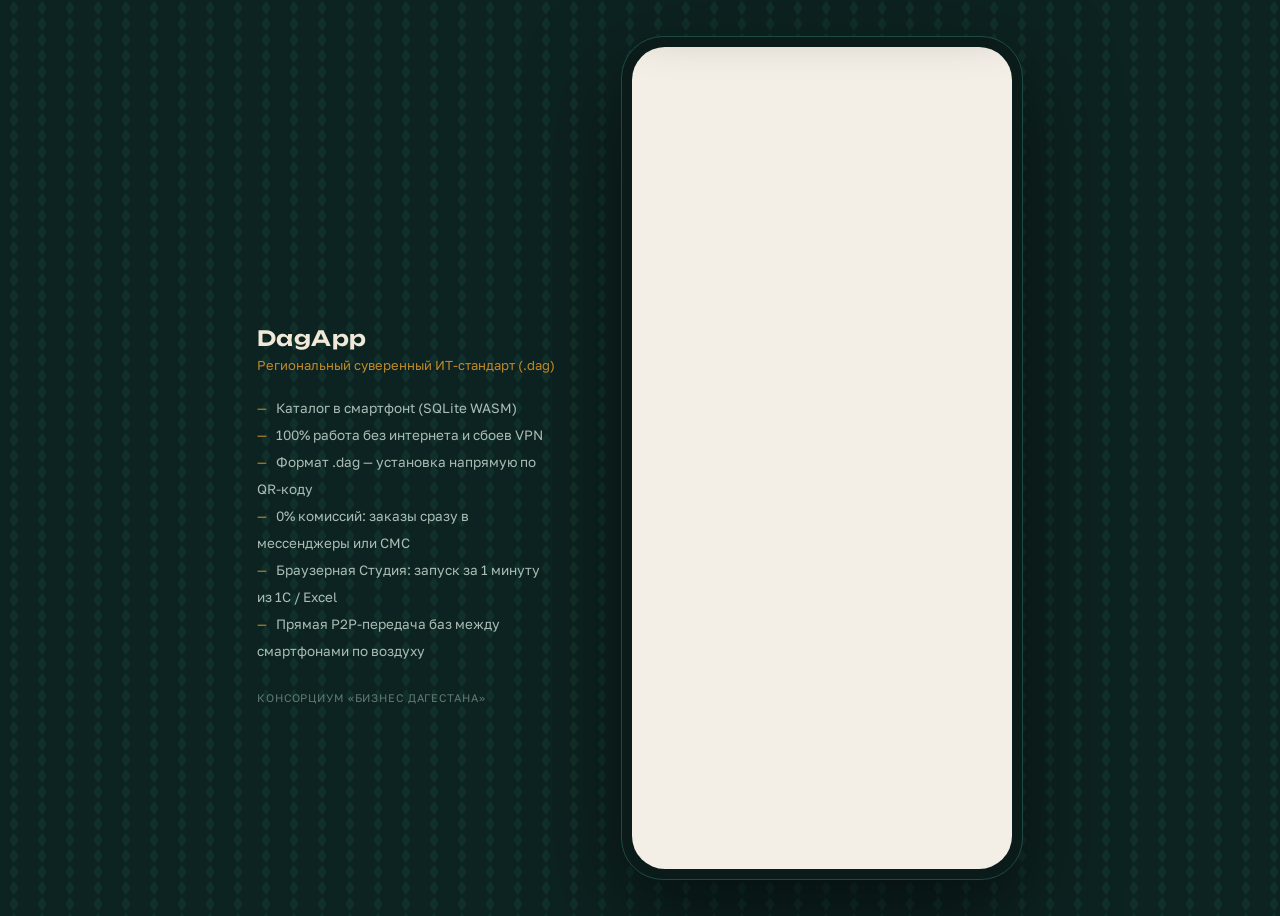
==== dagapp.html @ 2db1cb8d "Add files via upload" ====
<!DOCTYPE html><html lang=ru><head><meta charset=UTF-8><meta name=viewport content="width=device-width,initial-scale=1,viewport-fit=cover"><meta name=theme-color content=#123736><title>ДагМаркет · Приложения</title><link rel=preconnect href=https://fonts.googleapis.com><link rel=preconnect href=https://fonts.gstatic.com crossorigin><link href="https://fonts.googleapis.com/css2?family=Unbounded:wght@500;600;700&family=Golos+Text:wght@400;500;600&display=swap" rel=stylesheet><style>*{box-sizing:border-box;margin:0;padding:0}body,html{height:100%}body{font-family:'Golos Text',system-ui,sans-serif;color:#1c2a26;background:#0d2321;-webkit-font-smoothing:antialiased;background-image:url("data:image/svg+xml,%3Csvg xmlns='http://www.w3.org/2000/svg' width='28' height='16'%3E%3Cpath d='M14 1 18.5 8 14 15 9.5 8Z' fill='%23174137' fill-opacity='.45'/%3E%3C/svg%3E")}button{font:inherit;color:inherit;background:0 0;border:none;cursor:pointer}input,select,textarea{font:inherit;color:inherit}.ic{width:20px;height:20px;flex:none;fill:none;stroke:currentColor;stroke-width:1.7;stroke-linecap:round;stroke-linejoin:round;vertical-align:-4px}.ic.s{width:16px;height:16px}.ic.xs{width:14px;height:14px}.stage{min-height:100dvh;display:flex;align-items:center;justify-content:center;gap:64px;padding:36px}.stage-brand{max-width:300px;color:#8fa79f}.stage-brand .crest{width:86px;height:86px;margin-bottom:22px}.stage-brand h2{font-family:Unbounded;font-weight:600;font-size:21px;color:#f0e9d8;letter-spacing:.02em;margin-bottom:6px}.stage-brand .sub{font-size:13px;color:#c08a28;margin-bottom:22px}.stage-brand ul{list-style:none;font-size:13.5px;line-height:2;color:#a9bdb5}.stage-brand li::before{content:"—";color:#c08a28;margin-right:9px}.stage-brand .foot{margin-top:26px;font-size:11px;color:#5f7a72;letter-spacing:.08em;text-transform:uppercase}.phone{width:402px;height:856px;max-height:calc(100dvh - 56px);border-radius:42px;padding:10px;background:#0a1b19;border:1px solid #1e4a44;box-shadow:0 34px 90px rgba(0,0,0,.55);flex:none}#app{position:relative;height:100%;border-radius:33px;overflow:hidden;display:flex;flex-direction:column;background:var(--bg);transition:background .35s}@media (max-width:1080px){.stage-brand{display:none}}@media (max-width:560px){.stage{padding:0}.phone{width:100%;height:100dvh;max-height:none;border-radius:0;padding:0;border:none;box-shadow:none}#app{border-radius:0}}#app[data-theme=teal_gold]{--hd:#123736;--hd-ink:#F2ECDC;--hd-sub:#9DB8AF;--hd-line:rgba(255,255,255,.14);--accent:#C08A28;--accent-ink:#231607;--bg:#F3EFE6;--surface:#fffdf7;--ink:#1C2A26;--muted:#71807A;--line:#E4DFD2;--chip:#fffdf7;--accent-dim:#a85a2a;--accent-glow:rgba(255,138,61,0.35)}#app[data-theme=dark_amber]{--hd:#0E1318;--hd-ink:#F5F3EF;--hd-sub:#8E9BAE;--hd-line:rgba(255,255,255,.12);--accent:#E58C43;--accent-ink:#1A0D02;--bg:#141920;--surface:#1D242E;--ink:#F1F3F5;--muted:#8B97A8;--line:#2B3543;--chip:#252E3B;--accent-dim:#964b18;--accent-glow:rgba(229,140,67,0.35)}#app[data-theme=clean_white]{--hd:#FFFFFF;--hd-ink:#111827;--hd-sub:#6B7280;--hd-line:#E5E7EB;--accent:#2563EB;--accent-ink:#FFFFFF;--bg:#F9FAFB;--surface:#FFFFFF;--ink:#111827;--muted:#6B7280;--line:#E5E7EB;--chip:#F3F4F6;--accent-dim:#1d4ed8;--accent-glow:rgba(37,99,235,0.35)}#app[data-theme=stone_nord]{--hd:#2D251E;--hd-ink:#FAF5ED;--hd-sub:#A89B8C;--hd-line:rgba(255,255,255,.14);--accent:#C45A33;--accent-ink:#FFFFFF;--bg:#F5EFEB;--surface:#FFFFFF;--ink:#2A2018;--muted:#827364;--line:#E3D8CE;--chip:#EAE1D7;--accent-dim:#8b3b1e;--accent-glow:rgba(196,90,51,0.35)}.scr{position:absolute;inset:0;display:flex;flex-direction:column;opacity:0;pointer-events:none;transform:translateY(10px);transition:opacity .3s,transform .3s}.scr.on{opacity:1;pointer-events:auto;transform:none}#scr-connect{background:#123736;color:#ede6d2;padding:30px 22px;overflow-y:auto}.crest-wrap{display:flex;flex-direction:column;align-items:center;text-align:center;margin:14px 0 26px}.crest-wrap .crest{width:92px;height:92px}.crest-wrap h1{font-family:Unbounded;font-weight:600;font-size:22px;color:#f0e9d8;margin-top:16px;letter-spacing:.02em}.crest-wrap .tag{font-size:12px;color:#c08a28;letter-spacing:.14em;text-transform:uppercase;margin-top:7px}.crest-wrap p{font-size:13px;color:#9db8af;margin-top:12px;line-height:1.55;max-width:290px}.dom-row{display:flex;align-items:center;background:rgba(255,255,255,.06);border:1px solid rgba(192,138,40,.28);border-radius:14px;padding:10px 12px;margin-top:12px;transition:.18s}.dom-row:active{transform:scale(.985);background:rgba(255,255,255,.11)}.dom-row .mini{width:44px;height:44px;flex:none;margin-right:12px}.dom-row b{display:block;font-size:14px;font-weight:600;color:#f0e9d8}.dom-row span{display:block;font-size:11.5px;color:#9db8af;margin-top:2px}.dom-row .cnt{margin-left:auto;font-size:11.5px;color:#c08a28;white-space:nowrap}.dom-label{font-size:11px;letter-spacing:.12em;text-transform:uppercase;color:#7e9c92;margin-top:26px;margin-bottom:2px}.sub-input{display:flex;align-items:center;background:rgba(255,255,255,.07);border:1px solid rgba(192,138,40,.35);border-radius:13px;padding:0 14px;height:50px;margin-top:8px}.sub-input input{flex:1;min-width:0;background:0 0;border:none;outline:0;color:#f0e9d8;font-size:15px;font-weight:500}.sub-input input::placeholder{color:#6e8d84}.sub-input .zone{font-size:14px;color:#c08a28;white-space:nowrap}.sub-input .go{width:38px;height:38px;border-radius:10px;background:#c08a28;color:#231607;display:flex;align-items:center;justify-content:center;margin-left:10px}.sub-err{font-size:12px;color:#e8a65b;margin-top:7px;min-height:16px}.connect-foot{margin-top:auto;padding-top:26px;text-align:center;font-size:11px;color:#5f7a72}.orn-deco{height:5px;background:#c08a28;margin:4px 40px 0;-webkit-mask:url("data:image/svg+xml,%3Csvg xmlns='http://www.w3.org/2000/svg' width='10' height='6'%3E%3Cpath d='M5 0 7.2 3 5 6 2.8 3Z' fill='black'/%3E%3C/svg%3E") repeat-x center/10px 5px;mask:url("data:image/svg+xml,%3Csvg xmlns='http://www.w3.org/2000/svg' width='10' height='6'%3E%3Cpath d='M5 0 7.2 3 5 6 2.8 3Z' fill='black'/%3E%3C/svg%3E") repeat-x center/10px 5px}#scr-sync{background:#123736;color:#ede6d2;align-items:center;justify-content:center;padding:34px}.sync-card{width:100%;max-width:330px}.sync-card .mini{width:56px;height:56px;margin-bottom:18px}#sync-title{font-family:Unbounded;font-weight:600;font-size:17px;color:#f0e9d8}#sync-sub{font-size:12.5px;color:#c08a28;margin-top:5px;margin-bottom:22px}#synclog{display:flex;flex-direction:column;gap:11px}.srow{font-size:13px;color:#b9cbc3;display:flex;flex-direction:column;gap:5px;animation:fadein .3s}.srow .s-h{display:flex;justify-content:space-between;align-items:baseline;gap:12px}.srow .s-t{color:#c9d8d0}.srow .s-s{color:#c08a28;white-space:nowrap;font-size:12px}.pbar{height:4px;background:rgba(255,255,255,.12);border-radius:3px;overflow:hidden}.pbar i{display:block;height:100%;width:0;background:#c08a28;border-radius:3px;transition:width .1s linear}.pbytes{font-size:11px;color:#7e9c92;font-variant-numeric:tabular-nums}@keyframes fadein{from{opacity:0;transform:translateY(4px)}to{opacity:1}}#scr-main{background:var(--bg)}.hdr{background:var(--hd);color:var(--hd-ink);padding:12px 14px 10px;flex:none;transition:background .35s}.hdr-top{display:flex;align-items:center;gap:10px}.hdr .badge-svg{width:38px;height:38px;flex:none;display:flex;align-items:center;justify-content:center}.hdr-brand{min-width:0;flex:1}.hdr-brand h1{font-family:inherit;font-weight:800;font-size:15px;line-height:1.25;color:var(--hd-ink);white-space:nowrap;overflow:hidden;text-overflow:ellipsis;margin:0}.hdr-brand .dom{font-size:11px;color:var(--hd-sub);margin-top:2px;white-space:nowrap;overflow:hidden;text-overflow:ellipsis}.hdr-act{display:flex;align-items:center;gap:6px;flex:none}.hdr-meta{display:flex;align-items:center;gap:6px;font-size:10.5px;color:var(--hd-sub);margin-top:8px;opacity:.9}.hdr-meta .dot{width:6px;height:6px;border-radius:50%;background:#3da968;flex:none}.store-quick-actions{display:grid;grid-template-columns:repeat(4,1fr);gap:8px;margin-bottom:12px}.quick-action-btn{background:#fff;border:1px solid var(--line);border-radius:12px;padding:8px 4px;display:flex;flex-direction:column;align-items:center;gap:4px;color:#1c2a26;text-decoration:none;font-size:10px;font-weight:700;cursor:pointer;box-shadow:0 1px 4px rgba(0,0,0,.06);transition:transform .1s,border-color .15s}.quick-action-btn i{font-size:15px;color:var(--accent)}.quick-action-btn:active{transform:scale(.96);border-color:var(--accent)}.rbtn{width:38px;height:38px;border-radius:11px;background:rgba(255,255,255,.1);display:flex;align-items:center;justify-content:center;color:var(--hd-ink);transition:.18s;position:relative}#app[data-theme=clean_white] .rbtn,#app[data-theme=stone_nord] .rbtn{background:rgba(0,0,0,.06)}.rbtn:active{transform:scale(.92)}.rbtn.warn{background:var(--accent);color:var(--accent-ink)}.rbtn.spin .ic{animation:rot .8s linear infinite}@keyframes rot{to{transform:rotate(360deg)}}.hdr-meta{display:flex;align-items:center;gap:7px;font-size:11px;color:var(--hd-sub);margin-top:11px}.hdr-meta .dot{width:7px;height:7px;border-radius:50%;background:#3da968;flex:none}#app.off .hdr-meta .dot{background:#d89a3e}.ornament{height:5px;background:var(--accent);flex:none;-webkit-mask:url("data:image/svg+xml,%3Csvg xmlns='http://www.w3.org/2000/svg' width='10' height='6'%3E%3Cpath d='M5 0 7.2 3 5 6 2.8 3Z' fill='black'/%3E%3C/svg%3E") repeat-x center/10px 5px;mask:url("data:image/svg+xml,%3Csvg xmlns='http://www.w3.org/2000/svg' width='10' height='6'%3E%3Cpath d='M5 0 7.2 3 5 6 2.8 3Z' fill='black'/%3E%3C/svg%3E") repeat-x center/10px 5px}#netbar{display:none;align-items:center;gap:9px;background:#4a3a17;color:#f2d9a6;font-size:12px;padding:8px 16px;flex:none}#app.off #netbar{display:flex}#view{flex:1;overflow-y:auto;overscroll-behavior:contain;scrollbar-width:thin}#view::-webkit-scrollbar{width:0}.tabbar{flex:none;display:flex;background:var(--surface);border-top:1px solid var(--line);padding:7px 6px calc(9px + env(safe-area-inset-bottom))}.tb{flex:1;display:flex;flex-direction:column;align-items:center;gap:4px;padding:6px 0;color:var(--muted);font-size:10px;font-weight:500;position:relative;border-radius:10px;transition:.15s}.tb .ic{width:21px;height:21px}.tb.on{color:var(--ink)}.tb.on .ic{color:var(--accent)}.tb .n{position:absolute;top:1px;left:calc(50% + 8px);min-width:16px;height:16px;padding:0 4px;border-radius:8px;background:var(--accent);color:var(--accent-ink);font-size:10px;font-weight:600;display:flex;align-items:center;justify-content:center}.pad{padding:14px 14px 26px}.searchbar{display:flex;align-items:center;gap:9px;background:var(--surface);border:1px solid var(--line);border-radius:13px;height:46px;padding:0 13px}.searchbar .ic{color:var(--muted)}.searchbar input{flex:1;min-width:0;border:none;outline:0;background:0 0;font-size:14.5px}.searchbar input::placeholder{color:var(--muted)}.chips{display:flex;gap:7px;overflow-x:auto;padding:11px 2px 2px;scrollbar-width:none}.chips::-webkit-scrollbar{display:none}.chip{flex:none;height:32px;padding:0 13px;border-radius:16px;background:var(--chip);color:var(--ink);font-size:12.5px;font-weight:500;display:flex;align-items:center;gap:6px;transition:.15s}.chip b{font-weight:600;color:var(--muted);font-size:11px}.chip.on{background:var(--hd);color:var(--hd-ink)}.chip.on b{color:var(--hd-sub)}.toolbar{display:flex;align-items:center;gap:8px;margin-top:11px;position:relative}.pill{height:36px;padding:0 12px;border-radius:11px;border:1px solid var(--line);background:var(--surface);font-size:12.5px;font-weight:500;display:flex;align-items:center;gap:6px;transition:.15s}.pill:active{transform:scale(.96)}.pill.on{border-color:var(--accent);color:var(--accent)}.pill .n{min-width:16px;height:16px;padding:0 4px;border-radius:8px;background:var(--accent);color:var(--accent-ink);font-size:10px;font-weight:600;display:flex;align-items:center;justify-content:center}.seg{margin-left:auto;display:flex;background:var(--surface);border:1px solid var(--line);border-radius:11px;overflow:hidden}.seg button{width:40px;height:34px;display:flex;align-items:center;justify-content:center;color:var(--muted)}.seg button.on{background:var(--hd);color:var(--hd-ink)}.dropdown{position:absolute;top:42px;left:0;background:var(--surface);border:1px solid var(--line);border-radius:13px;box-shadow:0 14px 34px rgba(15,25,22,.16);padding:6px;min-width:170px;z-index:20;display:none}.dropdown.on{display:block;animation:fadein .15s}.dropdown button{width:100%;text-align:left;padding:10px 12px;border-radius:9px;font-size:13px;display:flex;align-items:center;gap:8px}.dropdown button:hover{background:var(--chip)}.dropdown button.on{color:var(--accent);font-weight:600}.fpanel{display:none;background:var(--surface);border:1px solid var(--line);border-radius:14px;padding:14px;margin-top:10px}.fpanel.on{display:block;animation:fadein .2s}.frow{display:flex;gap:9px;margin-bottom:10px}.frow .field{flex:1}.field{display:flex;flex-direction:column;gap:5px}.field label{font-size:11px;letter-spacing:.06em;text-transform:uppercase;color:var(--muted);font-weight:500}.field input,.field select,.field textarea{height:42px;border:1px solid var(--line);border-radius:11px;background:var(--bg);padding:0 11px;outline:0;font-size:14px;width:100%}.field textarea{height:auto;padding:10px 11px;resize:vertical;line-height:1.5}.field input:focus,.field select:focus,.field textarea:focus{border-color:var(--accent)}.fcheck{display:flex;align-items:center;gap:9px;font-size:13.5px;padding:4px 0 12px;color:var(--ink)}.fcheck input{width:17px;height:17px;accent-color:var(--accent)}.fbtns{display:flex;gap:9px}.fbtns .btn{flex:1;height:42px}.flist{margin-top:13px}.statline{font-size:12px;color:var(--muted);margin:11px 2px 0}.card{display:flex;gap:12px;background:var(--surface);border:1px solid var(--line);border-radius:15px;padding:11px;margin-bottom:10px;transition:.15s}.card:active{transform:scale(.985)}.card.top{border-color:var(--accent);box-shadow:inset 3px 0 0 var(--accent)}.card .thumb{width:92px;height:92px;border-radius:11px;overflow:hidden;flex:none;position:relative}.card .thumb .prev,.card .thumb img{width:100%;height:100%;object-fit:cover;display:flex}.card-add-btn{width:32px;height:32px;border-radius:9px;background:var(--chip);border:1px solid var(--line);color:var(--ink);display:inline-flex;align-items:center;justify-content:center;gap:2px;cursor:pointer;transition:transform .1s,background .15s;font-family:inherit;font-size:11px;font-weight:700;flex:none}.card-add-btn:active,.insta-btn:active,.tadd:active{transform:scale(.92)}.card-add-btn.in-cart,.insta-btn.in-cart,.tadd.in-cart{background:#164a3c!important;color:#fff!important;border-color:var(--accent)!important}.card-add-btn.in-cart .ic,.insta-btn.in-cart .ic,.tadd.in-cart .ic{color:var(--accent)}.insta-btn.tg{color:#2aabee}#app{--dm-card-radius:15px;--dm-card-gap:12px;--dm-card-pad:11px;--dm-thumb-size:92px;--dm-thumb-height:158px;--dm-title-size:14.5px;--dm-price-size:15px;--dm-card-bg:var(--surface)}#app[data-card-size=small]{--dm-card-radius:12px;--dm-card-gap:9px;--dm-card-pad:8px;--dm-thumb-size:76px;--dm-thumb-height:132px;--dm-title-size:13px;--dm-price-size:13.5px}#app[data-card-size=medium]{--dm-card-radius:15px;--dm-card-gap:12px;--dm-card-pad:11px;--dm-thumb-size:92px;--dm-thumb-height:158px;--dm-title-size:14.5px;--dm-price-size:15px}#app[data-card-size=large]{--dm-card-radius:18px;--dm-card-gap:14px;--dm-card-pad:14px;--dm-thumb-size:112px;--dm-thumb-height:190px;--dm-title-size:15.5px;--dm-price-size:16px}#app[data-density=compact]{--dm-card-gap:8px;--dm-card-pad:8px}#app[data-density=comfortable]{--dm-card-gap:12px;--dm-card-pad:11px}#app[data-density=spacious]{--dm-card-gap:15px;--dm-card-pad:14px}#app[data-image-ratio=square] .card .thumb{aspect-ratio:1/1;height:auto}#app[data-image-ratio=landscape] .card .thumb{aspect-ratio:4/3;height:auto}#app[data-image-ratio=portrait] .card .thumb{aspect-ratio:4/5;height:auto}#app[data-image-ratio=wide] .card .thumb{aspect-ratio:16/9;height:auto}#app .card{border-radius:var(--dm-radius);padding:var(--dm-card-pad);gap:var(--dm-card-gap)}#app .card .thumb{width:var(--dm-thumb-size);aspect-ratio:var(--dm-image-ratio);height:auto}#app .card-b h3{font-size:var(--dm-title-size)}#app .cprice{font-size:var(--dm-price-size)}#app[data-card-style=classic] .card{border:1px solid var(--line);box-shadow:none}#app[data-card-style=elevated] .card{border-color:transparent;box-shadow:0 6px 22px rgba(15,25,22,.09)}#app[data-card-style=soft] .card{border-color:transparent;background:var(--chip)}#app[data-card-style=accent] .card{border:1.5px solid var(--accent)}#app[data-card-style=soft] .card{border-color:transparent;background:var(--chip)}#app[data-card-style=soft] .card .thumb{border-radius:calc(var(--dm-card-radius) + 1px)}#app[data-card-style=bordered] .card{border:1.5px solid var(--accent);box-shadow:none}#app[data-card-style=bordered] .card.top{box-shadow:none}.design-editor{display:flex;flex-direction:column;gap:18px;padding-bottom:8px}.design-hero{padding:4px 0 2px}.design-hero h3{margin-bottom:5px;font-size:18px}.design-hero p{margin:0;font-size:12.5px;color:var(--muted);line-height:1.5}.design-section{border-top:1px solid var(--line);padding-top:15px}.design-section-title{font-size:10.5px;font-weight:800;letter-spacing:.1em;text-transform:uppercase;color:var(--muted);margin-bottom:10px}.design-options{display:grid;grid-template-columns:repeat(2,1fr);gap:8px}.design-option{display:flex;flex-direction:column;align-items:flex-start;gap:7px;border:1px solid var(--line);background:var(--surface);border-radius:13px;padding:10px;text-align:left;transition:.18s}.design-option:active{transform:scale(.98)}.design-option.on{border-color:var(--accent);box-shadow:inset 0 0 0 1px var(--accent)}.design-option b{font-size:12.5px}.design-option span{font-size:10.5px;color:var(--muted);line-height:1.35}.design-option-preview{width:100%;height:48px;border-radius:9px;background:var(--chip);position:relative;overflow:hidden}.design-option-preview .d-thumb{position:absolute;left:7px;top:7px;bottom:7px;width:34px;border-radius:7px;background:linear-gradient(135deg,var(--accent),var(--hd))}.design-option-preview .d-lines{position:absolute;left:49px;right:8px;top:11px}.design-option-preview .d-lines i{display:block;height:5px;border-radius:5px;background:var(--line);margin-bottom:5px}.design-option-preview .d-lines i:first-child{width:75%;background:var(--ink);opacity:.75}.design-option-preview .d-lines i:last-child{width:42%}.design-color-row{display:flex;align-items:center;gap:10px}.design-color-input{width:48px!important;height:42px!important;padding:3px!important;border-radius:11px!important;cursor:pointer}.design-color-value{flex:1;height:42px;display:flex;align-items:center;padding:0 11px;border:1px solid var(--line);border-radius:11px;background:var(--bg);font-family:ui-monospace,monospace;font-size:12px}.design-preview{border:1px solid var(--line);background:var(--bg);border-radius:15px;padding:10px}.design-preview-head{display:flex;justify-content:space-between;align-items:center;gap:8px;margin-bottom:9px}.design-preview-head b{font-size:11px}.design-preview-head span{font-size:10px;color:var(--muted)}.design-mini-card{display:flex;gap:9px;background:var(--surface);border:1px solid var(--line);border-radius:var(--dm-card-radius);padding:var(--dm-card-pad)}.design-mini-thumb{width:var(--dm-thumb-size);min-width:48px;aspect-ratio:1/1;border-radius:calc(var(--dm-card-radius) - 4px);background:linear-gradient(135deg,var(--accent),var(--hd))}.design-mini-body{min-width:0;flex:1}.design-mini-body strong{display:block;font-size:var(--dm-title-size);line-height:1.25;margin-bottom:8px}.design-mini-body div{font-family:Unbounded;font-size:var(--dm-price-size)}.design-actions{display:flex;gap:8px}.design-actions .btn{flex:1;height:43px}.card.big{flex-direction:column;padding:0;overflow:hidden}.card.big .thumb{width:100%;height:158px;border-radius:0}.badge-top{position:absolute;top:8px;left:8px;background:var(--accent);color:var(--accent-ink);font-size:10px;font-weight:700;letter-spacing:.08em;padding:4px 8px;border-radius:7px}.card-b{flex:1;min-width:0;display:flex;flex-direction:column;padding:2px 0}.card-b.big{padding:12px 13px}.cmeta{font-size:11px;color:var(--muted);display:flex;gap:5px;align-items:center;flex-wrap:wrap}.card-b h3{font-size:14.5px;font-weight:600;line-height:1.32;margin:4px 0 auto;display:-webkit-box;-webkit-line-clamp:3;-webkit-box-orient:vertical;overflow:hidden}.cprice{font-family:Unbounded;font-weight:600;font-size:15px;letter-spacing:.01em;margin-top:5px}.cprice .u{font-family:'Golos Text';font-size:11px;font-weight:500;color:var(--muted);margin-left:4px}.cfoot{display:flex;align-items:center;margin-top:7px}.cfoot .t{font-size:11px;color:var(--muted);display:flex;align-items:center;gap:4px}.favbtn{margin-left:auto;width:32px;height:32px;border-radius:9px;display:flex;align-items:center;justify-content:center;color:var(--muted)}.favbtn.on{color:var(--accent)}.favbtn.on .ic{fill:var(--accent)}.prev{background:#e9e0cb;align-items:center;justify-content:center;font-family:Unbounded;font-weight:600;font-size:14px;color:rgba(30,40,36,.4)}.thead{display:flex;font-size:10.5px;letter-spacing:.09em;text-transform:uppercase;color:var(--muted);padding:13px 4px 8px;gap:8px}.trow{display:flex;align-items:center;gap:11px;background:var(--surface);border:1px solid var(--line);border-radius:13px;padding:9px 11px;margin-bottom:8px}.trow.top{border-color:var(--accent);box-shadow:inset 3px 0 0 var(--accent)}.trow .mini-th{width:42px;height:42px;border-radius:9px;overflow:hidden;flex:none}.trow .mini-th .prev,.trow .mini-th img{width:100%;height:100%;object-fit:cover;display:flex}.trow .t-main{flex:1;min-width:0;cursor:pointer}.trow b{display:block;font-size:13.5px;font-weight:600;white-space:nowrap;overflow:hidden;text-overflow:ellipsis}.trow .t-sub{font-size:11px;color:var(--muted);margin-top:2px;white-space:nowrap;overflow:hidden;text-overflow:ellipsis}.trow .t-price{font-family:Unbounded;font-weight:600;font-size:13px;text-align:right;white-space:nowrap}.trow .t-price .u{font-family:'Golos Text';font-size:10.5px;color:var(--muted);font-weight:500}.tadd{width:34px;height:34px;border-radius:10px;background:var(--accent);color:var(--accent-ink);display:flex;align-items:center;justify-content:center;flex:none}.tadd:active{transform:scale(.9)}.pager{text-align:center;margin-top:14px}.pager .cnt{font-size:12px;color:var(--muted);display:block;margin-bottom:10px}.btn{height:46px;border-radius:12px;font-weight:600;font-size:14.5px;display:flex;align-items:center;justify-content:center;gap:8px;transition:.15s;width:100%}.btn:active{transform:scale(.98)}.btn-acc{background:var(--accent);color:var(--accent-ink)}.btn-dark{background:var(--hd);color:var(--hd-ink)}.btn-line{border:1.5px solid var(--line);background:var(--surface);color:var(--ink)}.btn-wa{background:#1e9e52;color:#fff}.btn-tg{background:#2aabee;color:#fff}.btn-danger{background:#b3392b;color:#fff}.empty{text-align:center;padding:56px 20px;color:var(--muted)}.empty .ic{width:42px;height:42px;stroke-width:1.3;margin-bottom:14px;color:var(--line)}.empty b{display:block;color:var(--ink);font-size:15px;margin-bottom:6px}.empty p{font-size:13px;line-height:1.55}mark{background:0 0;color:var(--accent);font-weight:700}#sheet{position:absolute;inset:0;z-index:60;pointer-events:none}#sheet.on{pointer-events:auto}.sheet-ov{position:absolute;inset:0;background:rgba(9,19,17,.48);opacity:0;transition:.3s}#sheet.on .sheet-ov{opacity:1}.sheet{position:absolute;left:0;right:0;bottom:0;max-height:90%;transform:translateY(104%);transition:transform .34s cubic-bezier(.32,.72,.28,1);background:var(--surface);border-radius:22px 22px 0 0;display:flex;flex-direction:column}#sheet.on .sheet{transform:none}.grab{width:40px;height:4px;border-radius:3px;background:var(--line);margin:10px auto 0;flex:none}.sheet-in{overflow-y:auto;padding:0 17px 26px;scrollbar-width:thin;overscroll-behavior-y:contain}.gal{position:relative;height:auto;border-radius:15px;overflow:hidden;margin-top:10px;background:var(--chip)}.gal img{width:100%;height:100%;object-fit:contain;max-height:340px}.gal .prev{width:100%;height:100%;flex-direction:column;gap:10px;font-size:22px}.gal .prev small{font-family:'Golos Text';font-size:11.5px;color:rgba(30,40,36,.5);max-width:210px;text-align:center;line-height:1.45}.gal .garr{position:absolute;top:50%;transform:translateY(-50%);width:34px;height:34px;border-radius:50%;background:rgba(12,25,22,.55);color:#fff;display:flex;align-items:center;justify-content:center}.gal .gl{left:9px}.gal .gr{right:9px}.gal .gnum{position:absolute;bottom:9px;right:9px;background:rgba(12,25,22,.55);color:#fff;font-size:11px;padding:4px 9px;border-radius:8px}.sh-badges{display:flex;gap:7px;margin-top:14px}.sh-cat{font-size:11px;font-weight:600;letter-spacing:.07em;text-transform:uppercase;color:var(--accent)}.sh-top{font-size:10px;font-weight:700;letter-spacing:.08em;background:var(--accent);color:var(--accent-ink);padding:3px 8px;border-radius:6px}.sheet-in h2{font-size:19px;font-weight:600;line-height:1.3;margin-top:7px}.sh-price{font-family:Unbounded;font-weight:700;font-size:23px;margin-top:9px}.sh-price .u{font-family:'Golos Text';font-size:13px;font-weight:500;color:var(--muted)}.sh-price .deal{font-family:'Golos Text';font-size:14px;color:var(--muted);font-weight:500}.c-actions{display:inline-flex;gap:8px;margin-top:15px}.cbtn{flex:1;height:40px;width:40px;border-radius:12px;font-size:12.5px;font-weight:600;display:flex;align-items:center;justify-content:center;gap:6px;text-decoration:none;min-width:0}.cbtn .ic{width:17px;height:17px}.c-actions2{display:flex;gap:8px;margin-top:8px}.c-actions2 .btn{height:42px;font-size:13.5px}.c-actions2 .btn.onfav{border-color:var(--accent);color:var(--accent)}.kv-grid{display:grid;grid-template-columns:1fr 1fr;gap:8px;margin-top:15px}.kv{background:var(--bg);border:1px solid var(--line);border-radius:11px;padding:9px 11px}.kv span{display:block;font-size:10.5px;letter-spacing:.05em;text-transform:uppercase;color:var(--muted)}.kv b{display:block;font-size:13.5px;margin-top:3px;font-weight:600}.sh-desc{font-size:14px;line-height:1.6;color:var(--ink);margin-top:15px}.sh-foot{font-size:11.5px;color:var(--muted);margin-top:18px;padding-top:13px;border-top:1px dashed var(--line)}.sh-title-s{font-size:11px;letter-spacing:.1em;text-transform:uppercase;color:var(--muted);font-weight:600;margin-top:17px}.h-page{font-family:Unbounded;font-weight:600;font-size:18px;padding:18px 16px 4px}.h-page small{display:block;font-family:'Golos Text';font-weight:500;font-size:12px;color:var(--muted);margin-top:6px;letter-spacing:.01em}.statgrid{display:flex;margin:13px 16px 0;background:var(--surface);border:1px solid var(--line);border-radius:14px;padding:13px 0}.statgrid>div{flex:1;text-align:center;border-right:1px solid var(--line)}.statgrid>div:last-child{border:none}.statgrid b{display:block;font-family:Unbounded;font-weight:600;font-size:16px}.statgrid span{display:block;font-size:10.5px;color:var(--muted);margin-top:4px;letter-spacing:.04em}.lrow{display:flex;align-items:center;gap:12px;background:var(--surface);border:1px solid var(--line);border-radius:14px;padding:13px 14px;margin:0 14px 9px;transition:.15s}.lrow:active{transform:scale(.985)}.lrow .l-main{flex:1;min-width:0}.lrow b{font-size:14px;font-weight:600}.lrow .bar{height:4px;border-radius:3px;background:var(--chip);margin-top:8px;overflow:hidden}.lrow .bar i{display:block;height:100%;background:var(--accent);border-radius:3px}.lrow .cnt{font-family:Unbounded;font-weight:600;font-size:14px;flex:none}.lrow .cnt small{font-family:'Golos Text';font-size:10px;color:var(--muted);font-weight:500;display:block;text-align:right}.erow{background:var(--surface);border:1px solid var(--line);border-radius:14px;padding:12px 13px;margin:0 14px 9px}.erow .e-top{display:flex;justify-content:space-between;gap:10px}.erow b{font-size:13.5px;font-weight:600;line-height:1.35}.erow .e-p{font-size:12px;color:var(--muted);margin-top:3px}.erow .e-bot{display:flex;align-items:center;margin-top:11px}.step{display:flex;align-items:center;gap:2px}.step button{width:32px;height:32px;border-radius:9px;background:var(--chip);display:flex;align-items:center;justify-content:center}.step button:active{transform:scale(.9)}.step b{width:40px;text-align:center;font-family:Unbounded;font-weight:600;font-size:14px}.erow .e-sum{margin-left:auto;font-family:Unbounded;font-weight:600;font-size:14px}.etotal{display:flex;justify-content:space-between;align-items:baseline;margin:16px 16px 0;padding:15px 16px;background:var(--hd);color:var(--hd-ink);border-radius:15px}.etotal span{font-size:12.5px;opacity:.75}.etotal b{font-family:Unbounded;font-weight:700;font-size:20px}.eprev{margin:12px 14px 0;background:var(--hd);color:var(--hd-ink);border-radius:14px;padding:14px 15px;font-size:12.5px;line-height:1.6;white-space:pre-wrap;word-break:break-word;overflow-x:hidden}.eprev .cap{font-size:10px;letter-spacing:.12em;text-transform:uppercase;opacity:.6;display:block;margin-bottom:8px}.ebtns{display:flex;flex-direction:column;gap:9px;margin:13px 14px 0}.block{background:var(--surface);border:1px solid var(--line);border-radius:15px;padding:4px 14px;margin:13px 14px 0}.block-t{font-size:11px;letter-spacing:.11em;text-transform:uppercase;color:var(--muted);font-weight:600;padding:13px 0 4px}.brow{display:flex;align-items:center;gap:10px;padding:11px 0;border-bottom:1px solid var(--line);font-size:13.5px}.brow:last-child{border-bottom:none}.brow .bi{color:var(--muted);display:flex}.brow .b-main{flex:1;min-width:0}.brow .b-main small{display:block;font-size:11px;color:var(--muted);margin-top:2px}.brow b{font-weight:600}.brow .b-v{color:var(--muted);font-size:12.5px;text-align:right}.switch{width:44px;height:26px;border-radius:14px;background:var(--chip);position:relative;flex:none;transition:.2s}.switch::after{content:"";position:absolute;top:3px;left:3px;width:20px;height:20px;border-radius:50%;background:#fff;box-shadow:0 1px 4px rgba(0,0,0,.25);transition:.2s}.switch.on{background:var(--accent)}.switch.on::after{left:21px}.btn-sm{height:38px;border-radius:11px;font-size:13px;padding:0 15px;width:auto;display:inline-flex}.t-row{display:flex;align-items:center;gap:11px;padding:11px 0;border-bottom:1px solid var(--line);cursor:pointer}.t-row:last-child{border-bottom:none}.t-row .mini{width:40px;height:40px;flex:none}.t-row .tr-main{flex:1;min-width:0}.t-row b{font-size:13.5px;font-weight:600;display:block}.t-row span{font-size:11px;color:var(--muted)}.t-row .now{font-size:10.5px;font-weight:600;color:var(--accent);letter-spacing:.06em;text-transform:uppercase}.did{font-family:ui-monospace,Menlo,monospace;font-size:12px;background:var(--bg);border:1px solid var(--line);border-radius:10px;padding:9px 11px;margin:10px 0 12px;word-break:break-all}.adm-hdr{background:var(--hd);color:var(--hd-ink);padding:16px 16px 13px;flex:none;display:flex;align-items:center;gap:12px;margin-top:40px}.adm-hdr h2{font-family:Unbounded;font-size:15px;font-weight:600;flex:1}.adm-tabs{display:flex;gap:7px;padding:12px 14px 2px;flex:none}.atab{flex:none;height:34px;padding:0 13px;border-radius:17px;background:var(--chip);font-size:12.5px;font-weight:500;display:flex;align-items:center;gap:6px}.atab.on{background:var(--hd);color:var(--hd-ink)}.arow{display:flex;align-items:center;gap:10px;background:var(--surface);border:1px solid var(--line);border-radius:13px;padding:10px 11px;margin:0 14px 8px}.arow .a-main{flex:1;min-width:0}.arow b{display:block;font-size:13px;font-weight:600;white-space:nowrap;overflow:hidden;text-overflow:ellipsis}.arow .a-sub{font-size:11px;color:var(--muted);margin-top:2px}.arow .a-sub .st{color:#b3392b;font-weight:600}.arow .a-acts{display:flex;gap:6px}.abtn{width:32px;height:32px;border-radius:9px;border:1px solid var(--line);display:flex;align-items:center;justify-content:center;color:var(--muted)}.abtn.on{background:var(--accent);border-color:var(--accent);color:var(--accent-ink)}.abtn.ok{border-color:#3da968;color:#3da968}.abtn.no{border-color:#b3392b;color:#b3392b}.form-wrap{padding:12px 14px 30px}#modal{position:absolute;inset:0;z-index:80;display:none;align-items:flex-end;justify-content:center}#modal.on{display:flex}.m-ov{position:absolute;inset:0;background:rgba(9,19,17,.5)}.m-card{position:relative;width:100%;background:var(--surface);border-radius:20px 20px 0 0;padding:20px 18px calc(20px + env(safe-area-inset-bottom));animation:mup .28s cubic-bezier(.32,.72,.28,1);max-height:86%;overflow-y:auto}@keyframes mup{from{transform:translateY(40px);opacity:0}}.m-card h3{font-size:16.5px;font-weight:600;margin-bottom:7px}.m-card p{font-size:13.5px;color:var(--muted);line-height:1.55}.m-btns{display:flex;gap:9px;margin-top:17px}.m-btns .btn{flex:1;height:44px;font-size:14px}.m-close{position:absolute;top:14px;right:14px;width:32px;height:32px;border-radius:9px;display:flex;align-items:center;justify-content:center;color:var(--muted)}.pindots{display:flex;gap:12px;justify-content:center;margin:20px 0 6px}.pindots span{width:16px;height:16px;border-radius:50%;border:1.5px solid var(--line);background:var(--bg)}.pindots span.f{background:var(--accent);border-color:var(--accent)}.pinzone{position:relative;margin-top:14px}.pinzone input{position:absolute;inset:0;opacity:0;font-size:16px}.pinhint{text-align:center;font-size:12px;color:var(--muted);margin-top:8px}#toasts{position:absolute;left:0;right:0;bottom:78px;z-index:90;display:flex;flex-direction:column;align-items:center;gap:8px;pointer-events:none;padding:0 16px}.toast{pointer-events:auto;display:flex;align-items:center;gap:9px;background:#152723;color:#ede6d2;font-size:13px;padding:11px 15px;border-radius:13px;box-shadow:0 10px 30px rgba(0,0,0,.35);animation:fadein .2s;max-width:100%}.toast .ic{width:17px;height:17px;color:#c08a28;flex:none}.toast button{color:#c08a28;font-weight:600;font-size:13px;margin-left:6px;white-space:nowrap}.btn-scroll-top{position:absolute;right:16px;bottom:74px;width:42px;height:42px;border-radius:50%;background:var(--hd);color:var(--accent);border:1px solid var(--line);box-shadow:0 6px 20px rgba(0,0,0,.25);display:flex;align-items:center;justify-content:center;z-index:55;opacity:0;pointer-events:none;transform:translateY(12px) scale(.85);transition:opacity .25s cubic-bezier(.2, .8, .2, 1),transform .25s cubic-bezier(.2, .8, .2, 1);cursor:pointer}.btn-scroll-top.on{opacity:1;pointer-events:auto;transform:translateY(0) scale(1)}.btn-scroll-top:active{transform:scale(.9)}.btn-scroll-top .ic{width:20px;height:20px;stroke-width:2.2}.f-params-grid{display:grid;grid-template-columns:repeat(auto-fill,minmax(130px,1fr));gap:12px 10px;max-height:240px;overflow-y:auto;margin-bottom:14px;padding-right:6px;scrollbar-width:thin;scrollbar-color:var(--line) transparent}.f-params-grid::-webkit-scrollbar{width:5px}.f-params-grid::-webkit-scrollbar-thumb{background:var(--line);border-radius:3px}.f-params-grid .field{margin-bottom:0}.f-params-grid .field select{height:38px;font-size:13px}.store-discounts-section{padding:12px 14px 4px 0}.store-discounts-header{display:flex;justify-content:space-between;align-items:center;margin-bottom:8px}.store-discounts-title{font-size:11px;font-weight:800;text-transform:uppercase;letter-spacing:.06em;color:var(--muted);display:flex;align-items:center;gap:5px}.store-discounts-title i{color:var(--accent)}.store-discounts-slider{display:flex;gap:8px;overflow-x:auto;padding-bottom:6px;scrollbar-width:none;-webkit-overflow-scrolling:touch}.store-discounts-slider::-webkit-scrollbar{display:none}.store-discount-card{flex:0 0 auto;width:140px;background:var(--surface);border:1.5px solid var(--line);border-radius:13px;padding:9px 10px;display:flex;flex-direction:column;justify-content:space-between;gap:6px;cursor:pointer;transition:transform .15s,border-color .15s;box-shadow:0 2px 8px rgba(0,0,0,.03)}.store-discount-card:active{transform:scale(.96);border-color:var(--accent)}.sd-top{display:flex;align-items:center;justify-content:space-between;gap:4px}.sd-icon{font-size:16px}.sd-badge{background:var(--accent);color:var(--accent-ink);font-size:10px;font-weight:900;padding:2px 6px;border-radius:6px;font-family:monospace;letter-spacing:.02em}.sd-name{font-size:11.5px;font-weight:700;line-height:1.25;color:var(--ink);white-space:nowrap;overflow:hidden;text-overflow:ellipsis}.sd-sub{font-size:9.5px;color:var(--muted);display:flex;align-items:center;gap:3px}.cashier-active-bar{background:#27ae60;color:#fff;padding:7px 14px;font-size:11px;font-weight:800;display:none;justify-content:space-between;align-items:center;z-index:60;flex:none}.cashier-toggle-btn{background:rgba(255,255,255,.12);border:1px solid var(--hd-line);color:var(--hd-ink);padding:4px 8px;border-radius:8px;font-size:10px;font-weight:800;cursor:pointer;display:inline-flex;align-items:center;gap:4px;transition:.15s}.cashier-toggle-btn:active{transform:scale(.95);background:var(--accent);color:var(--accent-ink)}.store-quick-actions{display:grid;grid-template-columns:repeat(4,1fr);gap:6px;margin-top:10px}.quick-action-btn{border-radius:10px;padding:6px 4px;display:flex;flex-direction:column;align-items:center;background:var(--surface);border:1px solid var(--line);color:var(--ink);gap:3px;text-decoration:none;font-size:9.5px;font-weight:700;cursor:pointer}.quick-action-btn:active{background:rgba(255,255,255,.15)}.quick-action-btn i{font-size:12px;color:var(--accent)}.appstore-install-banner{background:linear-gradient(135deg,var(--hd),#081a17);color:var(--hd-ink);border:1.5px solid var(--accent);border-radius:16px;padding:14px;margin:12px 14px 4px;display:none;align-items:center;gap:12px;box-shadow:0 4px 16px rgba(0,0,0,.15)}.appstore-install-btn{background:var(--accent);color:var(--accent-ink);border:none;padding:8px 14px;border-radius:10px;font-size:11.5px;font-weight:800;cursor:pointer;white-space:nowrap}#pos-scanner-container{display:none;position:fixed;inset:0;background:rgba(0,0,0,.92);z-index:99999;flex-direction:column;align-items:center;justify-content:center}#pos-reader{width:min(300px,80vw)!important;height:min(300px,80vw)!important;background:#000;border-radius:20px;overflow:hidden;border:2px solid var(--accent)}#pos-reader video{width:100%!important;height:100%!important;object-fit:cover!important}@media print{body *{visibility:hidden!important}#printStickerArea,#printStickerArea *{visibility:visible!important}#printStickerArea{position:fixed;inset:0;background:#fff;display:flex!important}}#pos-scanner-container{display:none;position:fixed;inset:0;background:rgba(0,0,0,.94);z-index:99999;flex-direction:column;align-items:center;justify-content:center}#posManualInput{margin:0 0 0;background:#091513;border:1px solid rgba(255,255,255,.1);border-radius:12px;padding:10px 12px;font-family:ui-monospace,Menlo,monospace;font-size:10px;color:#27ae60;word-break:break-all;line-height:1.45}.studio-stage{display:none;animation:studioFadeIn .2s ease-out forwards}.studio-stage.active{display:block}@keyframes studioFadeIn{from{opacity:0;transform:translateY(4px)}to{opacity:1;transform:translateY(0)}}.studio-step{flex:1;min-width:0;border:none;background:0 0;padding:8px 4px;font-size:11px;font-weight:800;border-radius:8px;cursor:pointer;color:var(--muted);text-align:center;white-space:nowrap;transition:all .15s ease}.studio-step.active{background:var(--hd)!important;color:var(--hd-ink)!important;box-shadow:0 2px 8px rgba(0,0,0,.15)}.studio-step.done{color:#27ae60!important}.tablewrap{overflow-x:auto;border-radius:12px;border:1px solid var(--line);background:var(--surface);margin-bottom:12px;scrollbar-width:thin;-webkit-overflow-scrolling:touch}.tablewrap table{width:100%;border-collapse:collapse;font-size:12px}.tablewrap td,.tablewrap th{padding:10px 12px;border-bottom:1px solid var(--line);border-right:1px solid var(--line);white-space:nowrap;text-align:left}.tablewrap td:last-child,.tablewrap th:last-child{border-right:none}.tablewrap thead th{background:var(--chip);color:var(--ink);font-weight:800;text-transform:uppercase;font-size:10.5px;letter-spacing:.5px}.tablewrap tbody tr:hover{background:rgba(0,0,0,.02)}.tablewrap td{color:var(--ink);font-family:ui-monospace,Menlo,monospace;max-width:220px;overflow:hidden;text-overflow:ellipsis}.dropzone{border:2px dashed var(--line);border-radius:16px;padding:26px 14px;text-align:center;background:var(--surface);cursor:pointer;transition:border-color .2s,background .2s}.dropzone.drag,.dropzone:hover{border-color:var(--accent);background:var(--chip)}.filepill{display:inline-flex;align-items:center;gap:8px;background:var(--surface);border:1px solid var(--line);border-radius:10px;padding:8px 12px;font-family:monospace;font-size:11.5px;color:var(--ink);max-width:100%}.filepill .x{cursor:pointer;color:var(--muted);font-weight:700;padding:0 4px}.filepill .x:hover{color:#b3392b}.studio-tablewrap{overflow-x:auto;border-radius:12px;border:1px solid var(--line);background:var(--surface);scrollbar-width:thin;margin-bottom:10px}.studio-tablewrap table{width:100%;border-collapse:collapse;font-size:11.5px}.studio-tablewrap td,.studio-tablewrap th{padding:8px 10px;border-bottom:1px solid var(--line);border-right:1px solid var(--line);white-space:nowrap;text-align:left}.studio-tablewrap td:last-child,.studio-tablewrap th:last-child{border-right:none}.studio-tablewrap thead th{background:var(--chip);color:var(--muted);font-weight:700;text-transform:uppercase;font-size:10px;letter-spacing:.5px}.studio-tablewrap td{color:var(--ink);font-family:monospace;max-width:160px;overflow:hidden;text-overflow:ellipsis}select.mapsel{width:100%;min-width:130px;background:var(--bg);color:var(--ink);border:1.5px solid var(--line);border-radius:8px;padding:6px 8px;font-size:11.5px;font-weight:700;margin-top:6px;outline:0;cursor:pointer}select.mapsel:focus{border-color:var(--accent)}.statgrid,.studio-statgrid{display:grid;grid-template-columns:repeat(2,1fr);gap:8px;margin:12px 0}.statcard,.studio-statcard{border:1.5px solid var(--line);border-radius:14px;padding:12px 14px;background:var(--surface);text-align:left;box-shadow:0 2px 6px rgba(0,0,0,.02)}.statcard .val,.studio-statcard .val{font-family:Unbounded,monospace,sans-serif;font-size:18px;font-weight:800;color:var(--ink)}.statcard .lbl,.studio-statcard .lbl{font-size:10px;font-weight:700;color:var(--muted);text-transform:uppercase;margin-top:4px;letter-spacing:.5px}.statcard.good .val,.studio-statcard.good .val{color:#27ae60}.statcard.warn .val,.studio-statcard.warn .val{color:var(--accent)}.statcard.bad .val,.studio-statcard.bad .val{color:#b3392b}.studio-btn-row{display:flex;gap:10px;width:100%;margin-top:14px}.studio-btn-row .btn{height:46px;font-size:13.5px;font-weight:700;white-space:nowrap}.studio-btn-row .btn-back{width:100px;flex:none}.studio-btn-row .btn-next{flex:1;min-width:0}.studio-grid-header{outline:0;cursor:text;border-bottom:1.5px dashed var(--accent)!important;transition:background .15s ease,color .15s ease;user-select:text}.studio-grid-header:hover{background:rgba(200,149,47,.12)!important}.studio-grid-header:focus{background:#fff!important;color:#10251f!important;box-shadow:inset 0 0 0 2px var(--accent)!important;border-radius:4px}.studio-grid-cell{outline:0;min-width:80px;cursor:text;transition:background .15s ease,box-shadow .15s ease;padding:6px 8px!important}.studio-grid-cell:hover{background:rgba(200,149,47,.08)}.studio-grid-cell:focus{background:#fff!important;color:#10251f!important;box-shadow:inset 0 0 0 2px var(--accent)!important;border-radius:4px}.studio-del-row-btn{width:26px;height:26px;border-radius:6px;border:1px solid rgba(231,76,60,.25);background:rgba(231,76,60,.06);color:#e74c3c;display:inline-flex;align-items:center;justify-content:center;cursor:pointer;font-size:11px}.studio-del-row-btn:active{transform:scale(.9)}.buildlog{font-family:ui-monospace,Menlo,monospace;font-size:11px;background:#0d1615;color:#a9bdb5;border:1px solid var(--line);border-radius:10px;padding:10px;max-height:140px;overflow-y:auto;line-height:1.5}.buildlog .ln{margin-bottom:2px}.buildlog .ln.ok{color:#33d488;font-weight:600}.buildlog .ln.warn{color:var(--accent)}.buildlog .ln.err{color:#ff5c6c;font-weight:700}.buildlog .t{color:#5f7a72;margin-right:6px;font-size:10px}.resultcard{border:1.5px solid var(--line);border-radius:16px;padding:14px;background:var(--surface);display:flex;flex-direction:column;gap:12px;margin-bottom:10px;box-shadow:0 2px 8px rgba(0,0,0,.02)}.resultcard.public{border-color:#27ae60;box-shadow:0 4px 14px rgba(39,174,96,.12)}.resultcard .meta .name{font-family:inherit;font-weight:800;font-size:13.5px;color:var(--ink);word-break:break-word;line-height:1.35}.resultcard .meta .sub{font-size:11px;color:var(--muted);margin-top:4px;line-height:1.4}.resultcard-actions{display:flex;gap:8px;width:100%}.resultcard-actions .btn{height:42px;font-size:12.5px;white-space:nowrap}.resultcard-actions .btn-mount{flex:1.5;font-weight:800}.resultcard-actions .btn-dl{flex:1}.btn-primary{background:linear-gradient(180deg,var(--accent),var(--accent-dim));border-color:var(--accent-dim);color:#1a0f06;box-shadow:0 2px 14px -4px var(--accent-glow)}.badge{font-family:var(--mono);font-size:10px;padding:2px 7px;border-radius:20px;border:1px solid var(--border);color:var(--text-dim);text-transform:uppercase}.design-toggle-btn{background:rgba(36,129,204,.14);border:1px solid rgba(36,129,204,.38);color:var(--hd-ink);padding:4px 9px;border-radius:8px;font-size:10px;font-weight:800;cursor:pointer;display:inline-flex;align-items:center;gap:4px;transition:.18s;white-space:nowrap}.design-toggle-btn:hover{background:rgba(36,129,204,.24)}.design-toggle-btn:active{transform:scale(.95);background:var(--accent);color:var(--accent-ink)}#designDrawer{position:absolute;inset:0;z-index:150;pointer-events:none}#designDrawer.on{pointer-events:auto}.design-drawer-overlay{position:absolute;inset:0;background:rgba(8,18,17,.48);opacity:0;transition:opacity .25s ease}#designDrawer.on .design-drawer-overlay{opacity:1}.design-drawer-panel{position:absolute;top:0;left:0;right:0;max-height:92%;background:var(--surface);border-radius:0 0 22px 22px;transform:translateY(-105%);transition:transform .34s cubic-bezier(.32,.72,.28,1);box-shadow:0 18px 50px rgba(0,0,0,.28);display:flex;flex-direction:column;overflow:hidden}#designDrawer.on .design-drawer-panel{transform:translateY(0)}.design-drawer-head{display:flex;align-items:center;gap:11px;padding:14px 16px 12px;border-bottom:1px solid var(--line);flex:none}.design-drawer-head-main{flex:1;min-width:0}.design-drawer-head h3{font-size:16px;font-weight:700;margin:0}.design-drawer-head p{margin:4px 0 0;color:var(--muted);font-size:11px}.design-drawer-close{width:34px;height:34px;border-radius:10px;border:1px solid var(--line);display:flex;align-items:center;justify-content:center;background:var(--bg);color:var(--muted)}.design-drawer-scroll{flex:1;overflow-y:auto;padding:14px 14px 22px;overscroll-behavior:contain}.design-section-box{background:var(--surface);border:1px solid var(--line);border-radius:15px;padding:12px;margin-bottom:10px}.design-section-title{font-size:10px;font-weight:800;letter-spacing:.1em;text-transform:uppercase;color:var(--muted);margin-bottom:10px}.design-choice-grid{display:grid;grid-template-columns:repeat(2,1fr);gap:8px}.design-choice{position:relative;min-height:65px;padding:10px;text-align:left;background:var(--bg);border:1px solid var(--line);border-radius:12px;transition:.16s}.design-choice:active{transform:scale(.98)}.design-choice.active{border-color:var(--accent);box-shadow:inset 0 0 0 1px var(--accent);background:var(--surface)}.design-choice b{display:block;font-size:12.5px;margin-bottom:4px}.design-choice span{display:block;font-size:10.5px;line-height:1.35;color:var(--muted)}.design-choice-mark{position:absolute;top:8px;right:8px;width:18px;height:18px;border-radius:50%;background:var(--accent);color:var(--accent-ink);display:none;align-items:center;justify-content:center;font-size:10px;font-weight:800}.design-choice.active .design-choice-mark{display:flex}.design-color-row{display:flex;align-items:center;gap:9px}.design-color-input{width:48px;height:42px;padding:3px;border:1px solid var(--line);border-radius:10px;background:var(--bg);cursor:pointer}.design-color-text{flex:1;height:42px;display:flex;align-items:center;padding:0 11px;border:1px solid var(--line);border-radius:10px;background:var(--bg);font-family:ui-monospace,Menlo,monospace;font-size:12px}.design-preview{border:1px solid var(--line);background:var(--bg);border-radius:14px;overflow:hidden}.design-preview-header{padding:11px 12px;display:flex;align-items:center;background:var(--hd);color:var(--hd-ink)}.design-preview-logo{width:28px;height:28px;border-radius:8px;background:var(--accent);color:var(--accent-ink);display:flex;align-items:center;justify-content:center;font-size:11px;font-weight:800;margin-right:8px}.design-preview-title{font-size:11px;font-weight:700}.design-preview-body{padding:10px}.design-preview-card{display:flex;gap:9px;padding:9px;background:var(--surface);border:1px solid var(--line);border-radius:var(--dm-preview-radius,14px);box-shadow:var(--dm-preview-shadow,none)}.design-preview-thumb{width:58px;aspect-ratio:var(--dm-preview-ratio,1/1);flex:none;border-radius:10px;background:linear-gradient(135deg,var(--accent),var(--hd))}.design-preview-info{min-width:0;flex:1}.design-preview-info b{display:block;font-size:11.5px;line-height:1.3;margin-bottom:8px}.design-preview-price{font-family:Unbounded;font-size:12px;font-weight:600}.design-range-row{display:flex;align-items:center;gap:10px}.design-range-row input[type=range]{flex:1;accent-color:var(--accent)}.design-range-value{width:54px;text-align:right;font-size:11px;font-weight:700;color:var(--accent)}.design-drawer-footer{flex:none;padding:10px 14px calc(10px + env(safe-area-inset-bottom));border-top:1px solid var(--line);display:flex;gap:8px;background:var(--surface)}.design-drawer-footer .btn{flex:1;height:44px}.insta-card{background:var(--surface);border:1px solid var(--line);border-radius:var(--dm-radius,16px);margin-bottom:14px;overflow:hidden;display:flex;flex-direction:column;transition:transform .15s,box-shadow .15s}.insta-card:active{transform:scale(.99)}.insta-card.top{border-color:var(--accent)}.insta-header{display:flex;align-items:center;gap:10px;padding:10px 12px}.insta-avatar{width:32px;height:32px;border-radius:50%;background:var(--hd);color:var(--accent);display:flex;align-items:center;justify-content:center;font-family:Unbounded,sans-serif;font-weight:700;font-size:13px;border:1.5px solid var(--accent);flex:none}.insta-meta{flex:1;min-width:0}.insta-meta b{display:block;font-size:12.5px;font-weight:600;color:var(--ink);white-space:nowrap;overflow:hidden;text-overflow:ellipsis}.insta-meta span{display:block;font-size:10.5px;color:var(--muted)}.badge-top-insta{background:var(--accent);color:var(--accent-ink);font-size:9px;font-weight:800;padding:3px 7px;border-radius:6px;letter-spacing:.04em}.insta-media{width:100%;aspect-ratio:var(--dm-image-ratio,1/1);background:var(--chip);position:relative;overflow:hidden}.insta-media img{width:100%;height:100%;object-fit:cover;display:block}.insta-actions{display:flex;align-items:center;gap:8px;padding:10px 12px 4px}.insta-btn{width:36px;height:36px;border-radius:10px;display:flex;align-items:center;justify-content:center;color:var(--ink);background:var(--bg);border:1px solid var(--line);transition:transform .12s,color .12s;text-decoration:none}.insta-btn:active{transform:scale(.92)}.insta-btn.favbtn.on{color:var(--accent);border-color:var(--accent)}.insta-btn.favbtn.on .ic{fill:var(--accent)}.insta-btn.wa{color:#1e9e52}.insta-btn.tel{color:var(--accent)}.insta-price{margin-left:auto;font-family:Unbounded,sans-serif;font-weight:700;font-size:15px;color:var(--ink)}.insta-price .u{font-family:'Golos Text',sans-serif;font-size:11px;color:var(--muted);font-weight:500;margin-left:3px}.insta-body{padding:4px 12px 14px}.insta-body h3{font-size:14.5px;font-weight:600;color:var(--ink);line-height:1.35;margin-top:4px}.insta-desc{font-size:12px;color:var(--muted);line-height:1.45;margin-top:6px;display:-webkit-box;-webkit-line-clamp:2;-webkit-box-orient:vertical;overflow:hidden}:root{--store-gold:#c8952f;--store-gold-dark:#ab791c;--store-gold-text:#ffffff;--store-gold-glow:rgba(200, 149, 47, 0.28);--store-gold-gradient:linear-gradient(135deg, #d3a038 0%, #ab791c 100%);--store-green:#184b45;--store-green-dark:#0e2f2b;--store-green-text:#ffffff;--store-green-glow:rgba(24, 75, 69, 0.28);--store-green-gradient:linear-gradient(135deg, #205c55 0%, #0e2f2b 100%);--store-amber:#d97706;--store-amber-dark:#b45309;--store-amber-text:#ffffff;--store-amber-glow:rgba(217, 119, 6, 0.28);--store-amber-gradient:linear-gradient(135deg, #ea8a14 0%, #b45309 100%);--store-blue:#1472ea;--store-blue-dark:#122037;--store-blue-text:#ffffff;--store-blue-glow:rgba(6, 93, 217, 0.28);--store-blue-gradient:linear-gradient(135deg, #1472ea 0%, #122037 100%)}#scr-store{--store-bg:#f3efe4;--store-bg-top:#f8f4ea;--store-card:#ffffff;--store-card-subtle:#fbf9f4;--store-card-chip:#f3ead8;--store-line:rgba(22, 60, 54, 0.10);--store-line-strong:rgba(200, 149, 47, 0.35);--store-text:#10251f;--store-muted:#6e6556;--store-faint:#968c7c;--store-gold:#c8952f;--store-gold-dark:#ab791c;--store-gold-hover:#9e6e16;--store-gold-text:#ffffff;--store-gold-glow:rgba(200, 149, 47, 0.28);--store-gold-border:rgba(200, 149, 47, 0.50);--store-gold-gradient:linear-gradient(135deg, #d3a038 0%, #ab791c 100%);--store-green:#184b45;--store-green-dark:#0e2f2b;--store-green-hover:#0a2522;--store-green-text:#ffffff;--store-green-glow:rgba(24, 75, 69, 0.28);--store-green-gradient:linear-gradient(135deg, #205c55 0%, #0e2f2b 100%);--store-amber:#d97706;--store-amber-dark:#b45309;--store-amber-text:#ffffff;--store-amber-glow:rgba(217, 119, 6, 0.28);--store-amber-gradient:linear-gradient(135deg, #ea8a14 0%, #b45309 100%);--store-blue:#126fb9;--store-blue-hover:#0f5c9a;--store-blue-text:#ffffff;--store-blue-glow:rgba(18, 111, 185, 0.22);--store-shadow-sm:0 1px 3px rgba(40, 32, 18, 0.05),0 1px 2px rgba(40, 32, 18, 0.03);--store-shadow-md:0 4px 16px rgba(40, 32, 18, 0.07),0 1px 3px rgba(40, 32, 18, 0.04);--store-shadow-hero:0 12px 28px var(--store-green-glow);--store-brand-dark:#0d2523;--store-border-color:rgba(255, 255, 255, 0.16);background:radial-gradient(120% 80% at 90% -10%,rgba(200,149,47,.14) 0,transparent 60%),radial-gradient(90% 60% at 10% 0,rgba(20,56,52,.08) 0,transparent 50%),linear-gradient(180deg,#f9f6ee 0,var(--store-bg) 100%);color:var(--store-text);display:flex;flex-direction:column;overflow:hidden;height:100%}#scr-store .header{display:flex;justify-content:space-between;align-items:center;gap:12px;padding:14px 16px 10px;flex:none}#scr-store .hdr-left{display:flex;gap:12px;align-items:center;min-width:0}#scr-store .logo-box{width:44px;height:44px;border-radius:12px;background:var(--store-card);border:1px solid var(--store-line);display:grid;place-items:center;flex:none;box-shadow:var(--store-shadow-sm)}#scr-store .logo-box .ic{color:var(--store-gold)!important}#scr-store .hdr-left h1{font-family:Unbounded,system-ui,sans-serif;font-size:19px;margin:0;font-weight:800;letter-spacing:-.02em;color:var(--store-text);line-height:1.2}#scr-store .hdr-left p{margin:2px 0 0;font-size:11px;font-weight:500;color:var(--store-muted);white-space:nowrap;overflow:hidden;text-overflow:ellipsis}#scr-store .hdr-actions{display:flex;gap:6px;flex:none}#scr-store .icon-btn{border:1px solid var(--store-line);background:var(--store-card);width:38px;height:38px;border-radius:12px;display:grid;place-items:center;cursor:pointer;color:var(--store-blue);transition:all .15s ease;box-shadow:var(--store-shadow-sm)}#scr-store .icon-btn:hover{background:var(--store-card-subtle);border-color:var(--store-line-strong)}#scr-store .icon-btn:active{transform:scale(.94)}#scr-store .searchbar{padding:0 16px 10px;flex:none}#scr-store .searchbar input{width:100%;border:1px solid var(--store-line);border-radius:12px;padding:10px 14px;font-size:13.5px;background:var(--store-card);outline:0;color:var(--store-text);box-shadow:var(--store-shadow-sm);transition:border-color .15s ease,box-shadow .15s ease}#scr-store .searchbar input::placeholder{color:var(--store-faint)}#scr-store .searchbar input:focus{border-color:var(--store-gold);box-shadow:0 0 0 3px var(--store-gold-glow)}#scr-store .store-scroll-body{flex:1;overflow-y:auto;padding:4px 16px 20px;scrollbar-width:thin}#scr-store .hero{display:grid;grid-template-columns:1fr 1fr;gap:12px;margin:6px 0 18px}#scr-store .hero-primary,#scr-store .hero-secondary{display:flex;flex-direction:column;align-items:flex-start;gap:9px;border-radius:18px;padding:14px;cursor:pointer;text-align:left;min-height:80px;transition:transform .12s ease,box-shadow .15s ease}#scr-store .hero-primary:active,#scr-store .hero-secondary:active{transform:scale(.97)}#scr-store .hero-primary{border:1px solid transparent;color:var(--store-green-text);background:var(--store-green-gradient);box-shadow:var(--store-shadow-hero)}#scr-store .hero-secondary{background:var(--store-card);border:1px solid var(--store-line);color:var(--store-text);box-shadow:var(--store-shadow-sm)}#scr-store .hero-top{display:flex;align-items:center;justify-content:space-between;width:100%}#scr-store .dl-ico,#scr-store .plus{width:36px;height:36px;border-radius:50%;display:grid;place-items:center;flex:none}#scr-store .plus{background:var(--store-card-subtle);color:var(--store-blue);font-size:19px;font-weight:800;box-shadow:inset 0 0 0 1px var(--store-gold-border)}#scr-store .dl-ico{background:var(--store-card-subtle);color:var(--store-gold-hover);border:1.5px solid var(--store-gold)}#scr-store .hero-title{font-size:13.5px;font-weight:800;line-height:1.25}#scr-store .sec-head{display:flex;align-items:center;gap:8px;margin:16px 0 10px}#scr-store .sec-head h2{font-size:13.5px;margin:0;text-transform:uppercase;font-weight:800;color:var(--store-text);letter-spacing:.02em}#scr-store .sec-sub{font-size:11px;color:var(--store-muted)}#scr-store .sec-link{margin-left:auto;color:var(--store-gold-hover);font-size:12px;font-weight:800;border:0;background:0 0;cursor:pointer}#scr-store .shelf{display:flex;gap:12px;overflow-x:auto;padding:4px 2px 12px;scrollbar-width:none}#scr-store .shelf::-webkit-scrollbar{display:none}#scr-store .shelf-card{position:relative;flex:0 0 156px;background:var(--store-card);border:1px solid var(--store-line);border-radius:16px;padding:16px 12px;text-align:center;box-shadow:var(--store-shadow-sm);transition:transform .15s ease,box-shadow .15s ease}#scr-store .shelf-card:hover{transform:translateY(-2px);box-shadow:var(--store-shadow-md)}#scr-store .shelf-card .dot{position:absolute;top:10px;left:10px;width:8px;height:8px;border-radius:50%;background:#27ae60;box-shadow:0 0 0 3px rgba(39,174,96,.18)}#scr-store .shelf-card .kebab{position:absolute;top:6px;right:6px;border:0;background:0 0;color:var(--store-faint);width:26px;height:26px;cursor:pointer;border-radius:8px;display:grid;place-items:center}#scr-store .shelf-ico{width:56px;height:56px;border-radius:50%;display:grid;place-items:center;font-size:26px;margin:2px auto 8px;background:var(--store-card-subtle);border:1px solid var(--store-gold-border)}#scr-store .shelf-card h3{margin:0 0 4px;font-size:13px;font-weight:700;color:var(--store-text);white-space:nowrap;overflow:hidden;text-overflow:ellipsis}#scr-store .shelf-meta{font-size:10px;color:var(--store-muted);margin:0 0 3px;white-space:nowrap;overflow:hidden;text-overflow:ellipsis}#scr-store .add-card{flex:0 0 144px;border:1.5px dashed var(--store-line-strong);border-radius:16px;display:flex;flex-direction:column;align-items:center;justify-content:center;gap:8px;color:var(--store-muted);background:rgba(255,253,247,.55);padding:12px;cursor:pointer;text-align:center;transition:background .15s ease}#scr-store .add-card:hover{background:rgba(255,253,247,.85)}#scr-store .add-card .plus2{width:44px;height:44px;border-radius:50%;border:1.5px solid var(--store-line-strong);display:grid;place-items:center;font-size:20px;color:var(--store-gold-hover);background:var(--store-card-subtle)}#scr-store .add-card small{font-size:10px;line-height:1.4}#scr-store .btn-act,.btn-semantic{border:0;border-radius:10px;padding:9px 14px;font-size:12px;font-weight:800;cursor:pointer;display:inline-flex;align-items:center;gap:6px;justify-content:center;text-decoration:none;transition:transform 80ms ease,filter .15s ease,box-shadow .15s ease}#scr-store .btn-act:active,.btn-semantic:active{transform:scale(.96)}#scr-store .btn-act.green,.btn-semantic.btn-install{color:var(--store-green-text);background:var(--store-green-gradient);border:1px solid var(--store-border-color);box-shadow:0 4px 14px var(--store-green-glow)}#scr-store .btn-act.green:hover,.btn-semantic.btn-install:hover{filter:brightness(1.08)}#scr-store .btn-act.gold,.btn-semantic.btn-launch{color:var(--store-gold-text);background:var(--store-gold-gradient);border:1px solid rgba(255,255,255,.22);box-shadow:0 4px 14px var(--store-gold-glow)}#scr-store .btn-act.gold:hover,.btn-semantic.btn-launch:hover{filter:brightness(1.08)}#scr-store .btn-act.blue,.btn-semantic.btn-update{color:var(--store-blue-text);background:var(--store-blue-gradient);border:1px solid rgba(255,255,255,.2);box-shadow:0 4px 14px var(--store-blue-glow)}#scr-store .btn-act.amber{color:var(--store-amber-text);background:var(--store-amber-gradient);border:1px solid rgba(255,255,255,.2);box-shadow:0 4px 14px var(--store-amber-glow)}#scr-store .btn-act.amber:hover,.btn-semantic.btn-update:hover{filter:brightness(1.08)}#scr-store .btn-act.blue{background:var(--store-blue);color:var(--store-blue-text);box-shadow:0 4px 12px var(--store-blue-glow)}#scr-store .btn-act.blue:hover{background:var(--store-blue-hover)}#scr-store .chips{display:flex;gap:8px;overflow-x:auto;padding:2px 2px 12px;scrollbar-width:none}#scr-store .chips::-webkit-scrollbar{display:none}#scr-store .chip{flex:none;border:1px solid var(--store-line);background:var(--store-card);border-radius:999px;padding:8px 14px;font-size:12px;font-weight:700;cursor:pointer;display:flex;gap:6px;align-items:center;color:var(--store-text);box-shadow:var(--store-shadow-sm);transition:all .15s ease}#scr-store .chip.active{background:var(--store-brand-dark);border-color:var(--store-brand-dark);color:#fff;box-shadow:0 4px 14px var(--store-green-glow)}#scr-store .catalog{display:flex;flex-direction:column;gap:10px}#scr-store .cat-card{display:flex;gap:12px;align-items:center;background:var(--store-card);border:1px solid var(--store-line);border-radius:16px;padding:12px;box-shadow:var(--store-shadow-sm);transition:transform .12s ease,border-color .15s ease,box-shadow .15s ease}#scr-store .cat-card:hover{border-color:var(--store-line-strong);box-shadow:var(--store-shadow-md)}#scr-store .cat-card:active{transform:scale(.985)}#scr-store .cat-logo{width:58px;height:58px;border-radius:14px;flex:none;display:flex;align-items:center;justify-content:center;text-align:center;font-family:Unbounded,system-ui,sans-serif;font-weight:800;font-size:20px;background:var(--store-card-subtle);color:var(--store-gold-hover);border:1px solid var(--store-gold-border)}#scr-store .cat-body{flex:1;min-width:0}#scr-store .cat-title{display:flex;align-items:center;gap:6px;font-size:13.5px;font-weight:800;color:var(--store-text)}#scr-store .verify{color:var(--store-gold)!important;flex:none}#scr-store .cat-sub{font-size:11px;color:var(--store-muted);margin:3px 0 8px;white-space:nowrap;overflow:hidden;text-overflow:ellipsis}#scr-store .tags{display:flex;gap:6px;flex-wrap:wrap}#scr-store .tag{font-size:10px;color:var(--store-muted);background:var(--store-card-subtle);border:1px solid var(--store-line);border-radius:6px;padding:3px 7px;font-weight:600}#scr-store .cat-right{display:flex;flex-direction:column;align-items:flex-end;gap:5px;flex:none}#scr-store .cat-size{font-size:10px;color:var(--store-faint);font-weight:600}#scr-store .empty{padding:36px 20px;text-align:center;color:var(--store-muted);font-size:13px}#scr-store .store-tabbar{display:flex;background:var(--store-card);border-top:1px solid var(--store-line);padding:8px 6px calc(8px + env(safe-area-inset-bottom));box-shadow:0 -4px 16px rgba(40,32,18,.04);flex:none}#scr-store .tab{flex:1;border:0;background:0 0;display:flex;flex-direction:column;align-items:center;gap:4px;font-size:10px;color:var(--store-muted);cursor:pointer;padding:4px 0;font-weight:700;transition:color .15s ease}#scr-store .tab.active{color:var(--store-gold)}#scr-store .tab .ic{width:20px;height:20px}.sheet-close-btn{width:36px;height:36px;border-radius:50%;background:var(--chip);border:1px solid var(--line);color:var(--ink);display:flex;align-items:center;justify-content:center;cursor:pointer;transition:transform .12s,background .15s;flex:none}.sheet-close-btn:active{transform:scale(.92);background:var(--line)}.sheet-close-btn .ic{width:18px;height:18px;stroke-width:2.4}.btn.btn-in-cart{background:#164a3c!important;color:#fffaf0!important;border:1.5px solid var(--accent)!important;box-shadow:0 4px 14px rgba(22,74,60,.25)}.btn.btn-in-cart .ic{color:var(--accent)}#toasts{position:absolute;top:16px;bottom:auto!important;left:16px;right:16px;z-index:120;display:flex;flex-direction:column;align-items:center;gap:8px;pointer-events:none}#toasts .toast{background:#10251f;color:#fffaf0;font-size:12.5px;font-weight:600;padding:10px 18px;border-radius:20px;box-shadow:0 8px 24px rgba(0,0,0,.3);border:1px solid rgba(255,255,255,.1);animation:mup .25s cubic-bezier(.2,.8,.2,1)}</style><script type=module crossorigin src=./assets/main-bEeHfSXG.js></script><link rel=stylesheet crossorigin href=./assets/main-C_KfLGC2.css><link rel=manifest href=./manifest.webmanifest></head><body><svg width=0 height=0 style=position:absolute><symbol id=i-search viewBox="0 0 24 24"><circle cx=11 cy=11 r=7 /><path d="M16.6 16.6 21 21"/></symbol><symbol id=i-sliders viewBox="0 0 24 24"><path d="M4 7h2.8M11.2 7H20M4 12h8.8M17.2 12H20M4 17h.8M9.2 17H20"/><circle cx=9 cy=7 r=2.2 /><circle cx=15 cy=12 r=2.2 /><circle cx=7 cy=17 r=2.2 /></symbol><symbol id=i-heart viewBox="0 0 24 24"><path d="M12 20.5S3.5 15.4 3.5 9.6C3.5 6.5 5.9 4.5 8.3 4.5c1.6 0 3 .8 3.7 2.1.7-1.3 2.1-2.1 3.7-2.1 2.4 0 4.8 2 4.8 5.1 0 5.8-8.5 10.9-8.5 10.9z"/></symbol><symbol id=i-phone viewBox="0 0 24 24"><path d="M21 16.9v2.1a2 2 0 0 1-2.2 2 19.9 19.9 0 0 1-8.6-3.1 19.6 19.6 0 0 1-6-6A19.9 19.9 0 0 1 1.1 4.2 2 2 0 0 1 3.1 2h2.1a2 2 0 0 1 2 1.7c.1.9.4 1.8.7 2.6a2 2 0 0 1-.5 2.1L6.3 9.5a16 16 0 0 0 6 6l1.1-1.1a2 2 0 0 1 2.1-.5c.8.3 1.7.6 2.6.7a2 2 0 0 1 1.7 2z"/></symbol><symbol id=i-wa viewBox="0 0 24 24"><path d="M12 3a9 9 0 0 0-7.7 13.6L3 21l4.5-1.2A9 9 0 1 0 12 3z"/><path d="M9 8.5c.2-.6.8-1 1.4-.7l.9.5c.5.3.7.9.5 1.4l-.3.8c.5.7 1.1 1.3 1.8 1.8l.8-.3c.5-.2 1.1 0 1.4.5l.5.9c.3.6-.1 1.2-.7 1.4-1 .3-2.2 0-3.4-.9a8 8 0 0 1-2.4-3c-.4-1-.6-2-.5-2.8z"/></symbol><symbol id=i-tg viewBox="0 0 24 24"><path fill=currentColor stroke=none d="M21.9 3.4 2.9 10.7c-.9.4-.9 1.5 0 1.9l4.7 1.6 1.8 5.5c.3.8 1.3 1 1.9.4l2.5-2.8 4.8 3.5c.7.5 1.7.1 1.9-.7l3-14.5c.2-1-.8-1.8-1.6-1.2z"/></symbol><symbol id=i-clip viewBox="0 0 24 24"><rect x=8 y=3 width=8 height=5 rx=1.5 /><rect x=6 y=6 width=12 height=15 rx=2 /><path d="M12 10.5v6M9 13.5h6"/></symbol><symbol id=i-trash viewBox="0 0 24 24"><path d="M4 7h16M10 4h4M6.5 7l.8 12a2 2 0 0 0 2 1.9h5.4a2 2 0 0 0 2-1.9L17.5 7M10 11v6M14 11v6"/></symbol><symbol id=i-pin viewBox="0 0 24 24"><path d="M9 4h6l-.8 6 3.3 3H6.5l3.3-3L9 4zM12 13v7"/></symbol><symbol id=i-edit viewBox="0 0 24 24"><path d="M4 20h4L19.5 8.5a2.1 2.1 0 0 0-3-3L5 17v3zM13.5 6.5l3 3"/></symbol><symbol id=i-hide viewBox="0 0 24 24"><path d="M3 3l18 18M10.5 5.3c.5-.07.99-.1 1.5-.1 5 0 8.3 4 9.4 6.8a1.4 1.4 0 0 1 0 1c-.4 1-1.1 2.2-2.1 3.4M6.7 6.7C4.4 8.2 3 10.3 2.6 12a1.4 1.4 0 0 0 0 1C3.7 15.8 7 19.8 12 19.8c1.5 0 2.9-.4 4.1-1M9.9 9.9a3 3 0 0 0 4.2 4.2"/></symbol><symbol id=i-refresh viewBox="0 0 24 24"><path d="M21 12a9 9 0 1 1-9-9c2.5 0 4.9 1 6.7 2.7L21 8"/><path d="M21 3v5h-5"/></symbol><symbol id=i-wifi viewBox="0 0 24 24"><path d="M2.5 9.5a15 15 0 0 1 19 0M5.5 13a10 10 0 0 1 13 0M8.5 16.4a5 5 0 0 1 7 0"/><circle cx=12 cy=19.5 r=1.3 fill=currentColor stroke=none /></symbol><symbol id=i-offline viewBox="0 0 24 24"><path d="M17.5 17H7a4.5 4.5 0 1 1 .8-8.9A6.5 6.5 0 0 1 17.3 7a6 6 0 0 1 5.3 6M3 3l18 18"/></symbol><symbol id=i-chev-d viewBox="0 0 24 24"><path d="M6 9.5l6 6 6-6"/></symbol><symbol id=i-chev-r viewBox="0 0 24 24"><path d="M9.5 6l6 6-6 6"/></symbol><symbol id=i-back viewBox="0 0 24 24"><path d="M20 12H4M10 6l-6 6 6 6"/></symbol><symbol id=i-close viewBox="0 0 24 24"><path d="M6 6l12 12M18 6 6 18"/></symbol><symbol id=i-plus viewBox="0 0 24 24"><path d="M12 5v14M5 12h14"/></symbol><symbol id=i-minus viewBox="0 0 24 24"><path d="M5 12h14"/></symbol><symbol id=i-check viewBox="0 0 24 24"><path d="M4.5 12.5 10 18 19.5 7"/></symbol><symbol id=i-grid viewBox="0 0 24 24"><rect x=4 y=4 width=7 height=7 rx=1.5 /><rect x=13 y=4 width=7 height=7 rx=1.5 /><rect x=4 y=13 width=7 height=7 rx=1.5 /><rect x=13 y=13 width=7 height=7 rx=1.5 /></symbol><symbol id=i-list viewBox="0 0 24 24"><path d="M8.5 6H20M8.5 12H20M8.5 18H20"/><circle cx=4.5 cy=6 r=1.2 fill=currentColor stroke=none /><circle cx=4.5 cy=12 r=1.2 fill=currentColor stroke=none /><circle cx=4.5 cy=18 r=1.2 fill=currentColor stroke=none /></symbol><symbol id=i-layers viewBox="0 0 24 24"><path d="M12 3l9 5-9 5-9-5 9-5z"/><path d="M3 12.8l9 5 9-5"/></symbol><symbol id=i-shield viewBox="0 0 24 24"><path d="M12 3l7.5 3v5.5c0 4.8-3.2 7.8-7.5 9-4.3-1.2-7.5-4.2-7.5-9V6L12 3z"/><path d="M9 11.5l2 2 4-4"/></symbol><symbol id=i-copy viewBox="0 0 24 24"><rect x=9 y=9 width=11 height=11 rx=2 /><path d="M5 15V5a2 2 0 0 1 2-2h10"/></symbol><symbol id=i-send viewBox="0 0 24 24"><path d="M21.5 2.5 11 13M21.5 2.5l-6.8 19-3.7-8.5-8.5-3.7 19-6.8z"/></symbol><symbol id=i-tag viewBox="0 0 24 24"><path d="M3 12V5a2 2 0 0 1 2-2h7l9 9-9 9-9-9z"/><circle cx=7.5 cy=7.5 r=1.3 fill=currentColor stroke=none /></symbol><symbol id=i-geo viewBox="0 0 24 24"><path d="M12 21.5S5 15.8 5 10a7 7 0 0 1 14 0c0 5.8-7 11.5-7 11.5z"/><circle cx=12 cy=10 r=2.5 /></symbol><symbol id=i-clock viewBox="0 0 24 24"><circle cx=12 cy=12 r=9 /><path d="M12 7v5l3.2 2"/></symbol><symbol id=i-img viewBox="0 0 24 24"><rect x=3 y=5 width=18 height=14 rx=2 /><circle cx=8.5 cy=10 r=1.6 /><path d="M21 15.5 16 10.5 7 19.5"/></symbol><symbol id=i-box viewBox="0 0 24 24"><path d="M21 8l-9-5-9 5v8l9 5 9-5V8zM3 8l9 5 9-5M12 21v-8"/></symbol><symbol id=i-key viewBox="0 0 24 24"><circle cx=7.5 cy=14.5 r=3.5 /><path d="M10 12l9.5-9.5M17 4l2.5 2.5M13.5 7.5 16 10"/></symbol><symbol id=i-dots viewBox="0 0 24 24"><circle cx=5 cy=12 r=1.4 fill=currentColor stroke=none /><circle cx=12 cy=12 r=1.4 fill=currentColor stroke=none /><circle cx=19 cy=12 r=1.4 fill=currentColor stroke=none /></symbol><symbol id=i-info viewBox="0 0 24 24"><circle cx=12 cy=12 r=9 /><path d="M12 8h.01M12 11.5V16"/></symbol><symbol id=i-share viewBox="0 0 24 24"><path d="M12 15V3.5M7.5 8 12 3.5 16.5 8M5 12v7a2 2 0 0 0 2 2h10a2 2 0 0 0 2-2v-7"/></symbol><symbol id=i-feed viewBox="0 0 24 24"><rect x=3 y=3 width=18 height=18 rx=3 /><line x1=3 y1=13 x2=21 y2=13 /><line x1=3 y1=17 x2=14 y2=17 /></symbol></svg><div class=stage><div class=stage-brand><svg class=crest viewBox="0 0 64 64" id=crestBig></svg><h2>DagApp</h2><div class=sub>Региональный суверенный ИТ-стандарт (.dag)</div><ul><li>Каталог в смартфонt (SQLite WASM)</li><li>100% работа без интернета и сбоев VPN</li><li>Формат .dag — установка напрямую по QR-коду</li><li>0% комиссий: заказы сразу в мессенджеры или СМС</li><li>Браузерная Студия: запуск за 1 минуту из 1С / Excel</li><li>Прямая P2P-передача баз между смартфонами по воздуху</li></ul><div class=foot>Консорциум «Бизнес Дагестана»</div></div><div class=phone><div id=app data-theme=teal_gold><section class=scr id=scr-store><header class=header><div class=hdr-left><div class=logo-box><svg class=ic style=width:28px;height:28px;color:var(--gold,#c89a2f)><use href=#i-box /></svg></div><div><h1>DagApp Store</h1><p>Автономные приложения для бизнеса</p></div></div><div class=hdr-actions><button class=icon-btn id=storeSearchBtn aria-label=Поиск><svg class="ic s"><use href=#i-search /></svg></button></div></header><div class=searchbar id=storeSearchBar hidden><input id=storeSearchInput placeholder="Поиск: название, город, сфера…"></div><div class=store-scroll-body id=storeScrollBody><div id=dag-tab-home-view><section class=section id=shelfSection><div class=sec-head><h2>🗄️ 1. Мои приложения</h2><span class=sec-sub>Установленные на этом телефоне</span> <button type=button class=sec-link id=shelfAllBtn>Все ›</button></div><div class=shelf id=storeShelf></div></section><section class=section id=catalogSection><div class=sec-head><h2>👥 2. Каталог приложений</h2><span class=sec-sub>Доступные к установке</span></div><div class=chips id=storeChips></div><div class=catalog id=storeCatalog></div></section></div><div id=dag-tab-bases-view style=display:none><div style="background:var(--surface);border:1.5px solid var(--line);border-radius:16px;padding:12px 14px;margin-bottom:12px;display:flex;justify-content:space-between;align-items:center;box-shadow:var(--store-shadow-sm)"><div style=display:flex;align-items:center;gap:10px><div style=width:38px;height:38px;border-radius:10px;background:var(--hd);color:var(--accent);display:flex;align-items:center;justify-content:center;font-size:18px>📇</div><div><b style=font-size:13px;color:var(--ink);display:block>Карта Поставщика</b> <span style=font-size:10.5px;color:var(--muted)>Крипто-паспорт владения базами</span></div></div><button type=button class="btn btn-line btn-sm" onclick=dag_openSupplierCardModal() style=height:34px;font-size:11.5px;font-weight:700;border-color:var(--accent);color:var(--accent)>Открыть карту</button></div><section class=hero><button type=button class=hero-primary onclick=dag_openStudioNew()><span class=hero-top><span class=plus>+</span> <svg class="chev ic xs"><use href=#i-chev-r /></svg> </span><span class=hero-title>Создать приложение<i></i></span></button> <button type=button class=hero-secondary onclick='document.getElementById("constructorFile").click()'><span class=hero-top><span class=dl-ico><svg class="ic xs"><use href=#i-box /></svg></span><svg class="chev ic xs"><use href=#i-chev-r /></svg> </span><span class=hero-title>Загрузить файл (.dag)</span></button> <input type=file id=constructorFile accept=.sqlite,.gz,.dag,application/gzip,application/octet-stream hidden></section><div class=sec-head style=margin-top:10px><h2>🛠️ Мои разработки</h2><span class=sec-sub>Приложения, созданные вами на этом телефоне</span></div><div id=dag-my-created-apps-list style=display:flex;flex-direction:column;gap:12px;margin-top:10px></div></div></div><nav class=store-tabbar id=storeTabbar><button type=button class="tab active" data-store-tab=home><svg class=ic><use href=#i-geo /></svg> <span>Главная</span></button> <button type=button class=tab data-store-tab=bases><svg class=ic><use href=#i-layers /></svg> <span>Конструктор</span></button> <button type=button class=tab onclick='document.getElementById("bundleFile").click()'><svg class=ic><use href=#i-box /></svg> <span>Загрузки</span></button> <button type=button class=tab onclick='show("scr-studio"),goToStage(1)'><svg class=ic><use href=#i-edit /></svg> <span>Studio</span></button> <button type=button class=tab data-store-tab=info><svg class=ic><use href=#i-info /></svg> <span>О сети</span></button></nav></section><section class=scr id=scr-studio style="background:var(--bg);overflow-y:auto;padding:16px 14px 40px;display:flex;flex-direction:column;gap:12px"><div style="display:flex;justify-content:space-between;align-items:center;border-bottom:1px solid var(--line);padding-bottom:10px"><div style=display:flex;align-items:center;gap:8px><button type=button class=rbtn onclick='show("scr-store")' style=background:var(--chip);color:var(--ink)><svg class=ic><use href=#i-back /></svg></button><div><b style=font-size:14px;color:var(--ink)>DagApp Studio</b><div style=font-size:10px;color:var(--muted)>Сборщик офлайн-картриджей</div></div></div><div style="display:flex;align-items:center;gap:6px;background:var(--surface);border:1px solid var(--line);border-radius:8px;padding:4px 8px;font-size:10px;font-family:monospace"><span id=ledDot style=width:7px;height:7px;border-radius:50%;background:#27ae60></span> <span id=airgapLabel style=color:var(--muted)>Air-Gap</span> <span style=display:none id=statSent>0</span> <span style=display:none id=statRecv>0</span> <span style=display:none id=statBlocked>0</span></div></div><div style="display:flex;gap:4px;background:var(--surface);border:1px solid var(--line);border-radius:12px;padding:4px"><button type=button class="studio-step active" data-step=1>1. Файл</button> <button type=button class=studio-step data-step=2>2. Поля</button> <button type=button class=studio-step data-step=3>3. Бренд</button> <button type=button class=studio-step data-step=4>4. Фото</button> <button type=button class=studio-step data-step=5>5. Сборка</button></div><div class="studio-stage active" data-stage=1><div class=dropzone id=dropzone><div style=font-size:28px;margin-bottom:6px>📄</div><b style=font-size:13px;color:var(--ink);display:block>Выберите или перетащите прайс</b> <span style=font-size:11px;color:var(--muted)>Excel, CSV, JSON, YML или XML</span> <input type=file id=fileInput accept=.csv,.xlsx,.xls,.txt,.json,.gz,.dag,.zip,.xml,.yml style=display:none></div><div id=filepillWrap style=margin-top:8px></div><div id=previewRawPanel style=display:none;margin-top:10px><table id=rawPreviewTable style=display:none></table></div><button type=button class="btn btn-dark" id=toStage2 disabled=disabled style=margin-top:14px>Далее: Маппинг колонок →</button></div><div class=studio-stage data-stage=2><div style=font-size:11px;font-weight:800;text-transform:uppercase;color:var(--muted);margin-bottom:6px>Сопоставление колонок</div><div class=studio-tablewrap><table id=mapTable></table></div><div id=statGrid class=studio-statgrid></div><div id=layerList style=display:none></div><div style=display:flex;gap:8px><button type=button class="btn btn-line" data-goto=1>← Назад</button> <button type=button class="btn btn-dark" id=toStage3>Далее: Брендинг →</button></div></div><div class=studio-stage data-stage=3><div style="background:var(--surface);border:1px solid var(--line);border-radius:14px;padding:14px;display:flex;flex-direction:column;gap:10px"><div class=field><label>Название магазина / базы *</label> <input type=text id=brandName placeholder="Напр. СтройОпт Махачкала"></div><div class=field><label>ИНН поставщика (ИП или ЮЛ) *</label> <input type=text id=brandInn maxlength=12 inputmode=numeric placeholder="10 или 12 цифр (напр. 057101234567)"></div><div class=frow><div class=field><label>Телефон для заказов</label> <input type=tel id=brandPhone placeholder="+7 9XX XXX-XX-XX"></div><div class=field><label>WhatsApp / Telegram</label> <input type=url id=brandContact placeholder=https://wa.me/79...></div></div><div class=field><label>Адрес склада / базы</label> <input type=text id=brandAddress placeholder="г. Махачкала, ул. ..."></div><div class=frow><div class=field><label>Логотип</label><div style=display:flex;align-items:center;gap:8px><div id=logoPreview style="width:38px;height:38px;border-radius:8px;border:1px solid var(--line);display:flex;align-items:center;justify-content:center;font-size:10px;overflow:hidden">лого</div><input type=file id=logoInput accept=image/* style=display:none> <button type=button class="btn btn-line btn-sm" id=logoBtn>Выбрать</button></div></div></div><div id=studioDesignContainer style=margin-top:10px;display:flex;flex-direction:column;gap:8px></div></div><div style=display:flex;gap:8px;margin-top:12px><button type=button class="btn btn-line" data-goto=2>← Назад</button> <button type=button class="btn btn-dark" data-goto=4>Далее: Фотографии →</button></div></div><div class=studio-stage data-stage=4><div class=dropzone id=imgDropzone><div style=font-size:28px;margin-bottom:6px>🖼️</div><b style=font-size:13px;color:var(--ink);display:block>Перетащите папку с фото или выберите файлы</b> <span style=font-size:11px;color:var(--muted)>Имена файлов сопоставятся с прайсом</span> <input type=file id=imgInput accept=image/* multiple=multiple style=display:none></div><div id=imgStatGrid class=studio-statgrid></div><div id=url-img-processor-panel style="display:none;background:var(--surface);border:1px solid var(--line);border-radius:14px;padding:16px;margin-top:12px"><div style=font-size:11px;font-weight:800;text-transform:uppercase;color:var(--accent);margin-bottom:8px><i class="fa-solid fa-cloud-arrow-down"></i> Обнаружены ссылки на фото</div><p style="font-size:12px;color:var(--muted);margin:0 0 16px 0;line-height:1.4">Найдено <b id=url-img-count style=color:var(--ink)>0</b> товаров с фото по ссылкам. Для работы в оффлайне браузер скачает их и сожмет. Настройте качество:</p><div style=display:flex;flex-direction:column;gap:12px;margin-bottom:16px><div><div style=display:flex;justify-content:space-between;font-size:11px;font-weight:700;color:var(--ink);margin-bottom:4px><span>Размер (max 1200px)</span> <span id=lbl-img-size>600 px</span></div><input type=range id=cfg-img-size min=200 max=1200 step=50 value=600 style=width:100%;accent-color:var(--accent) oninput=dag_recalcImgWeight() onchange=dag_invalidateImageCache()></div><div><div style=display:flex;justify-content:space-between;font-size:11px;font-weight:700;color:var(--ink);margin-bottom:4px><span>Качество (WebP сжатие)</span> <span id=lbl-img-qual>70%</span></div><input type=range id=cfg-img-qual min=30 max=100 step=5 value=70 style=width:100%;accent-color:var(--accent) oninput=dag_recalcImgWeight() onchange=dag_invalidateImageCache()></div></div><div id=weight-indicator style="background:var(--bg);border:1px solid var(--line);border-radius:10px;padding:12px;display:flex;justify-content:space-between;align-items:center"><div><div style=font-size:10px;color:var(--muted);text-transform:uppercase;font-weight:700>Прогноз веса базы</div><div style=font-size:13px;font-weight:800;font-family:monospace;color:var(--ink);margin-top:2px>~<span id=est-total-mb>0.0</span> МБ</div><div style=font-size:10px;color:var(--muted);margin-top:2px>~<span id=est-single-kb>0</span> КБ на одно фото</div></div><div id=weight-status-icon style=font-size:24px>🟢</div></div><button type=button id=btn-start-fetch-urls class="btn btn-acc" style=width:100%;height:42px;font-size:13px;margin-top:16px onclick=dag_startFetchingUrls()><i class="fa-solid fa-download" style=margin-right:6px></i> Скачать и обработать фото</button><div id=fetch-progress-wrap style=display:none;margin-top:12px><div style=display:flex;justify-content:space-between;font-size:11px;font-weight:700;color:var(--ink);margin-bottom:4px><span id=fetch-status-text>Загрузка...</span> <span id=fetch-status-pct>0%</span></div><div style=height:6px;background:var(--chip);border-radius:3px;overflow:hidden><div id=fetch-progress-bar style="height:100%;width:0%;background:var(--accent);transition:width .2s"></div></div></div><div id=fetched-thumbnails-box style=display:none;margin-top:14px><div style=font-size:10.5px;font-weight:700;color:var(--muted);text-transform:uppercase;margin-bottom:6px>Превью обработки (последние 10):</div><div id=fetched-thumbnails-strip style=display:flex;gap:8px;overflow-x:auto;padding-bottom:4px;scrollbar-width:none></div></div></div><div style=display:flex;gap:8px;margin-top:12px><button type=button class="btn btn-line" data-goto=3>← Назад</button> <button type=button class="btn btn-dark" data-goto=5>Далее: Сборка базы →</button></div></div><div class=studio-stage data-stage=5><div id=finalStatGrid class=studio-statgrid></div><div style="background:var(--surface);border:1.5px solid var(--line);border-radius:14px;padding:14px;margin-bottom:14px"><div style=display:flex;justify-content:space-between;align-items:center;margin-bottom:6px><span style=font-size:11px;font-weight:800;color:var(--accent);text-transform:uppercase;letter-spacing:.05em>🔐 ПИН-код доступа к кассе и управлению </span><button type=button class="btn btn-line btn-sm" id=btnGenRandomPin style="height:26px;padding:0 8px;font-size:10.5px">Случайный</button></div><p style="font-size:11.5px;color:var(--muted);margin:0 0 10px 0;line-height:1.45">Задайте 4–6 цифр. Этот ПИН вы сможете передать своим продавцам или менеджерам для приёма заказов и кассы даже при 100% отключении интернета.</p><div style=display:flex;gap:8px;align-items:center><input type=text id=studioPinInput maxlength=6 inputmode=numeric placeholder="Например: 4200" value=4200 style="flex:1;height:44px;font-size:18px;font-weight:800;letter-spacing:4px;text-align:center;border:1.5px solid var(--line);border-radius:10px;background:var(--bg);font-family:monospace;outline:0"></div></div><div style="background:var(--surface);border:1.5px solid var(--line);border-radius:14px;padding:14px;margin-bottom:14px;text-align:left"><label style="display:flex;align-items:center;gap:10px;margin:0 0 6px 0;cursor:pointer"><input type=checkbox id=chkSignAuthor checked=checked style=width:18px;height:18px;accent-color:var(--accent);flex:none> <b style=font-size:12.5px;color:var(--ink);line-height:1.3>Защитить авторские права (Подписать Картой DagApp)</b></label><p style="font-size:11px;color:var(--muted);margin:0 0 10px 0;line-height:1.45">Если включено — редактирование цен и структуры будет доступно только вам. Если снять галочку — база будет открытым шаблоном для свободного редактирования кем угодно.</p><button type=button class="btn btn-line btn-sm" onclick=dag_openSupplierCardModal() style=height:32px;font-size:11px;font-weight:700;border-color:var(--accent);color:var(--accent);width:100%;justify-content:center>📇 Открыть / Сохранить Карту Поставщика</button></div><div style=display:flex;gap:8px;margin-top:12px><button type=button class="btn btn-line" data-goto=4 style=flex:1;height:48px>← Назад</button> <button type=button class="btn btn-acc" id=compileBtn style="flex:2;height:48px;font-size:15px;transition:opacity .2s">⚡ Скомпилировать .dag</button></div><div id=buildProgressPanel style="display:none;margin-top:12px;background:var(--surface);border:1px solid var(--line);border-radius:12px;padding:12px"><div style=display:flex;justify-content:space-between;font-size:11.5px;margin-bottom:6px><span id=progressText>Ожидание...</span> <b id=progressPct>0%</b></div><div style=height:6px;background:var(--chip);border-radius:3px;overflow:hidden;margin-bottom:10px><div id=progressFill style="height:100%;width:0%;background:var(--accent);transition:width .2s"></div></div><div id=buildLog class=buildlog></div></div><div id=resultsPanel style=display:none;margin-top:12px><div id=resultsList></div></div></div></section><section class=scr id=scr-sync><div class=sync-card><svg class=mini id=syncCrest viewBox="0 0 64 64"></svg><div id=sync-title>Синхронизация</div><div id=sync-sub></div><div id=synclog></div></div></section><section class=scr id=scr-main><header class=hdr><div class=hdr-top><button type=button class=rbtn data-act=backToStore title="В витрину маркетов"><svg class="ic s"><use href=#i-back /></svg></button> <span class=badge-svg id=hdrBadge></span><div class=hdr-brand><h1 id=hdrTitle>Загрузка маркета…</h1><div class=dom id=hdrDom></div></div><div class=hdr-act><button type=button class=rbtn id=btnNet data-act=net title="Сеть / Офлайн"></button> <button type=button class=rbtn onclick=openDesignDrawer() title=Оформление><svg class="ic s"><use href=#i-sliders /></svg></button></div></div></header><div class=ornament></div><div id=netbar><svg class="ic s"><use href=#i-offline /></svg><span>Офлайн-режим · каталог работает из локальной базы устройства</span></div><main id=view><div class=appstore-install-banner id=appStoreInstallBanner><div style=font-size:26px>📦</div><div style=flex:1;min-width:0><div style=font-size:12.5px;font-weight:800 id=appStoreTitle>Офлайн-приложение магазина</div><div style=font-size:10px;color:var(--hd-sub) id=appStoreSub>База товаров, поиск без сети и смета</div></div><button type=button class=appstore-install-btn id=btnDownloadCartridge onclick=installCurrentStoreApp()>Загрузить</button></div></main><nav class=tabbar id=tabbar></nav><button id=btnScrollTop class=btn-scroll-top data-act=scrollTop title=Наверх><svg class=ic viewBox="0 0 24 24"><path d="M12 19V5M5 12l7-7 7 7"/></svg></button></section><div id=designDrawer><div class=design-drawer-overlay onclick=closeDesignDrawer()></div><section class=design-drawer-panel><div class=design-drawer-head><div class=design-drawer-head-main><h3>Дизайн магазина</h3><p>Настройте внешний вид вашего Market</p></div><button class=design-drawer-close onclick=closeDesignDrawer() title=Закрыть><svg class="ic s"><use href=#i-close /></svg></button></div><div class=design-drawer-scroll><div class=design-section-box><div class=design-section-title>Базовая тема</div><div class=design-choice-grid><button class=design-choice data-design-key=theme data-design-value=teal_gold><b>Каспийский тил</b> <span>Фирменный DagMarket</span> <i class=design-choice-mark>✓</i></button> <button class=design-choice data-design-key=theme data-design-value=dark_amber><b>Тёмный обсидиан</b> <span>Технологичный тёмный стиль</span> <i class=design-choice-mark>✓</i></button> <button class=design-choice data-design-key=theme data-design-value=clean_white><b>Чистый минимализм</b> <span>Светлый нейтральный интерфейс</span> <i class=design-choice-mark>✓</i></button> <button class=design-choice data-design-key=theme data-design-value=stone_nord><b>Горный базальт</b> <span>Тёплый премиальный стиль</span> <i class=design-choice-mark>✓</i></button></div></div><div class=design-section-box><div class=design-section-title>Фирменный цвет</div><div class=design-color-row><input id=designAccentColor class=design-color-input type=color value=#C08A28><div id=designAccentText class=design-color-text>#C08A28</div></div></div><div class=design-section-box><div class=design-section-title>Карточки товаров</div><div class=design-choice-grid><button class=design-choice data-design-key=cardStyle data-design-value=classic><b>Классические</b> <span>Рамка и чистая структура</span> <i class=design-choice-mark>✓</i></button> <button class=design-choice data-design-key=cardStyle data-design-value=elevated><b>С тенью</b> <span>Более презентабельная витрина</span> <i class=design-choice-mark>✓</i></button> <button class=design-choice data-design-key=cardStyle data-design-value=soft><b>Мягкие</b> <span>Лёгкие поверхности без жёстких рамок</span> <i class=design-choice-mark>✓</i></button> <button class=design-choice data-design-key=cardStyle data-design-value=accent><b>Акцентные</b> <span>Фирменная цветная рамка</span> <i class=design-choice-mark>✓</i></button></div></div><div class=design-section-box><div class=design-section-title>Размер карточек</div><div class=design-choice-grid><button class=design-choice data-design-key=cardSize data-design-value=small><b>Компактный</b> <span>Максимум товаров на экране</span> <i class=design-choice-mark>✓</i></button> <button class=design-choice data-design-key=cardSize data-design-value=medium><b>Стандартный</b> <span>Оптимальный баланс</span> <i class=design-choice-mark>✓</i></button> <button class=design-choice data-design-key=cardSize data-design-value=large><b>Крупный</b> <span>Визуальная презентация товара</span> <i class=design-choice-mark>✓</i></button></div></div><div class=design-section-box><div class=design-section-title>Формат фотографий</div><div class=design-choice-grid><button class=design-choice data-design-key=imageRatio data-design-value=square><b>Квадрат 1:1</b> <span>Универсальный каталог</span> <i class=design-choice-mark>✓</i></button> <button class=design-choice data-design-key=imageRatio data-design-value=landscape><b>4:3</b> <span>Стандартная товарная фотография</span> <i class=design-choice-mark>✓</i></button> <button class=design-choice data-design-key=imageRatio data-design-value=portrait><b>4:5</b> <span>Высокая карточка</span> <i class=design-choice-mark>✓</i></button> <button class=design-choice data-design-key=imageRatio data-design-value=wide><b>16:9</b> <span>Широкая витрина</span> <i class=design-choice-mark>✓</i></button></div></div><div class=design-section-box><div class=design-section-title>Скругление</div><div class=design-choice-grid><button class=design-choice data-design-key=radius data-design-value=small><b>Маленькое</b> <span>Более строгий интерфейс</span> <i class=design-choice-mark>✓</i></button> <button class=design-choice data-design-key=radius data-design-value=medium><b>Среднее</b> <span>Современный стандарт</span> <i class=design-choice-mark>✓</i></button> <button class=design-choice data-design-key=radius data-design-value=large><b>Большое</b> <span>Более мягкий визуальный язык</span> <i class=design-choice-mark>✓</i></button></div></div><div class=design-section-box><div class=design-section-title>Плотность каталога</div><div class=design-choice-grid><button class=design-choice data-design-key=density data-design-value=compact><b>Плотно</b> <span>Для большого каталога</span> <i class=design-choice-mark>✓</i></button> <button class=design-choice data-design-key=density data-design-value=comfortable><b>Комфортно</b> <span>Оптимальный режим</span> <i class=design-choice-mark>✓</i></button> <button class=design-choice data-design-key=density data-design-value=spacious><b>Просторно</b> <span>Максимум воздуха</span> <i class=design-choice-mark>✓</i></button></div></div><div class=design-section-box><div class=design-section-title>Предпросмотр</div><div class=design-preview><div class=design-preview-header><div class=design-preview-logo id=designPreviewLogo>М</div><div class=design-preview-title id=designPreviewTitle>Ваш магазин</div></div><div class=design-preview-body><div class=design-preview-card><div class=design-preview-thumb></div><div class=design-preview-info><b>Строительный инструмент</b><div class=design-preview-price>8 490 ₽</div></div></div></div></div></div></div><div class=design-drawer-footer><button class="btn btn-line" onclick=resetMarketDesign()>Сбросить</button> <button class="btn btn-acc" onclick=saveMarketDesign()>Сохранить</button></div></section></div><div id=sheet><div class=sheet-ov data-act=closeSheet></div><div class=sheet><div class=grab></div><div class=sheet-in id=sheetIn></div></div></div><div id=modal><div class=m-ov data-act=closeModal></div><div class=m-card id=modalCard></div></div><div id=toasts></div></div></div></div><div id=pos-scanner-container><div id=pos-reader></div><button type=button onclick=stopPosScanner() style="margin-top:20px;padding:12px 28px;background:#fff;border:none;border-radius:12px;font-weight:800;color:#b3392b;cursor:pointer">ЗАКРЫТЬ КАМЕРУ</button></div><script src=./vendor/studio/sql-wasm.js></script><script src=./vendor/qrcode/qrcode.min.js></script><script src=./vendor/qrcode/html5-qrcode.min.js></script><script src=./vendor/studio/papaparse.min.js></script><script src=./vendor/studio/xlsx.full.min.js></script><script src=./vendor/studio/pako.min.js></script></body></html>
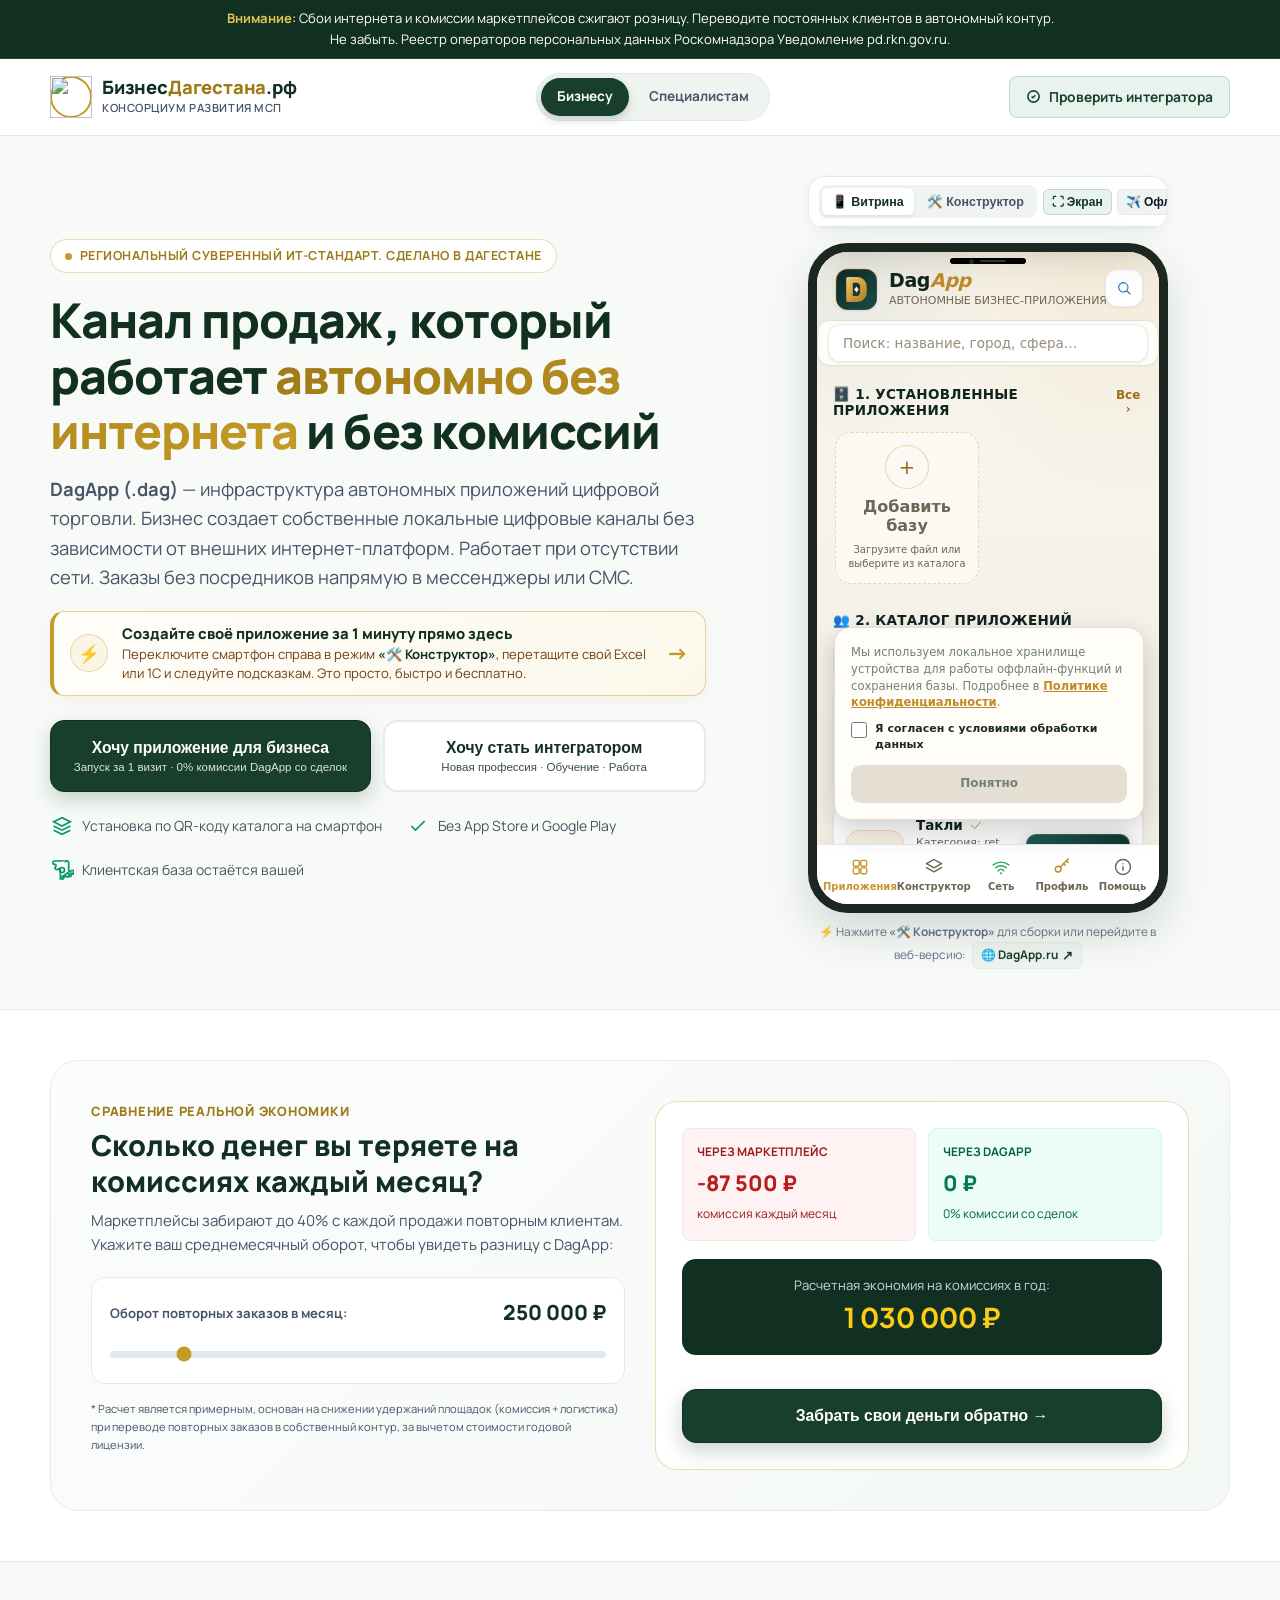
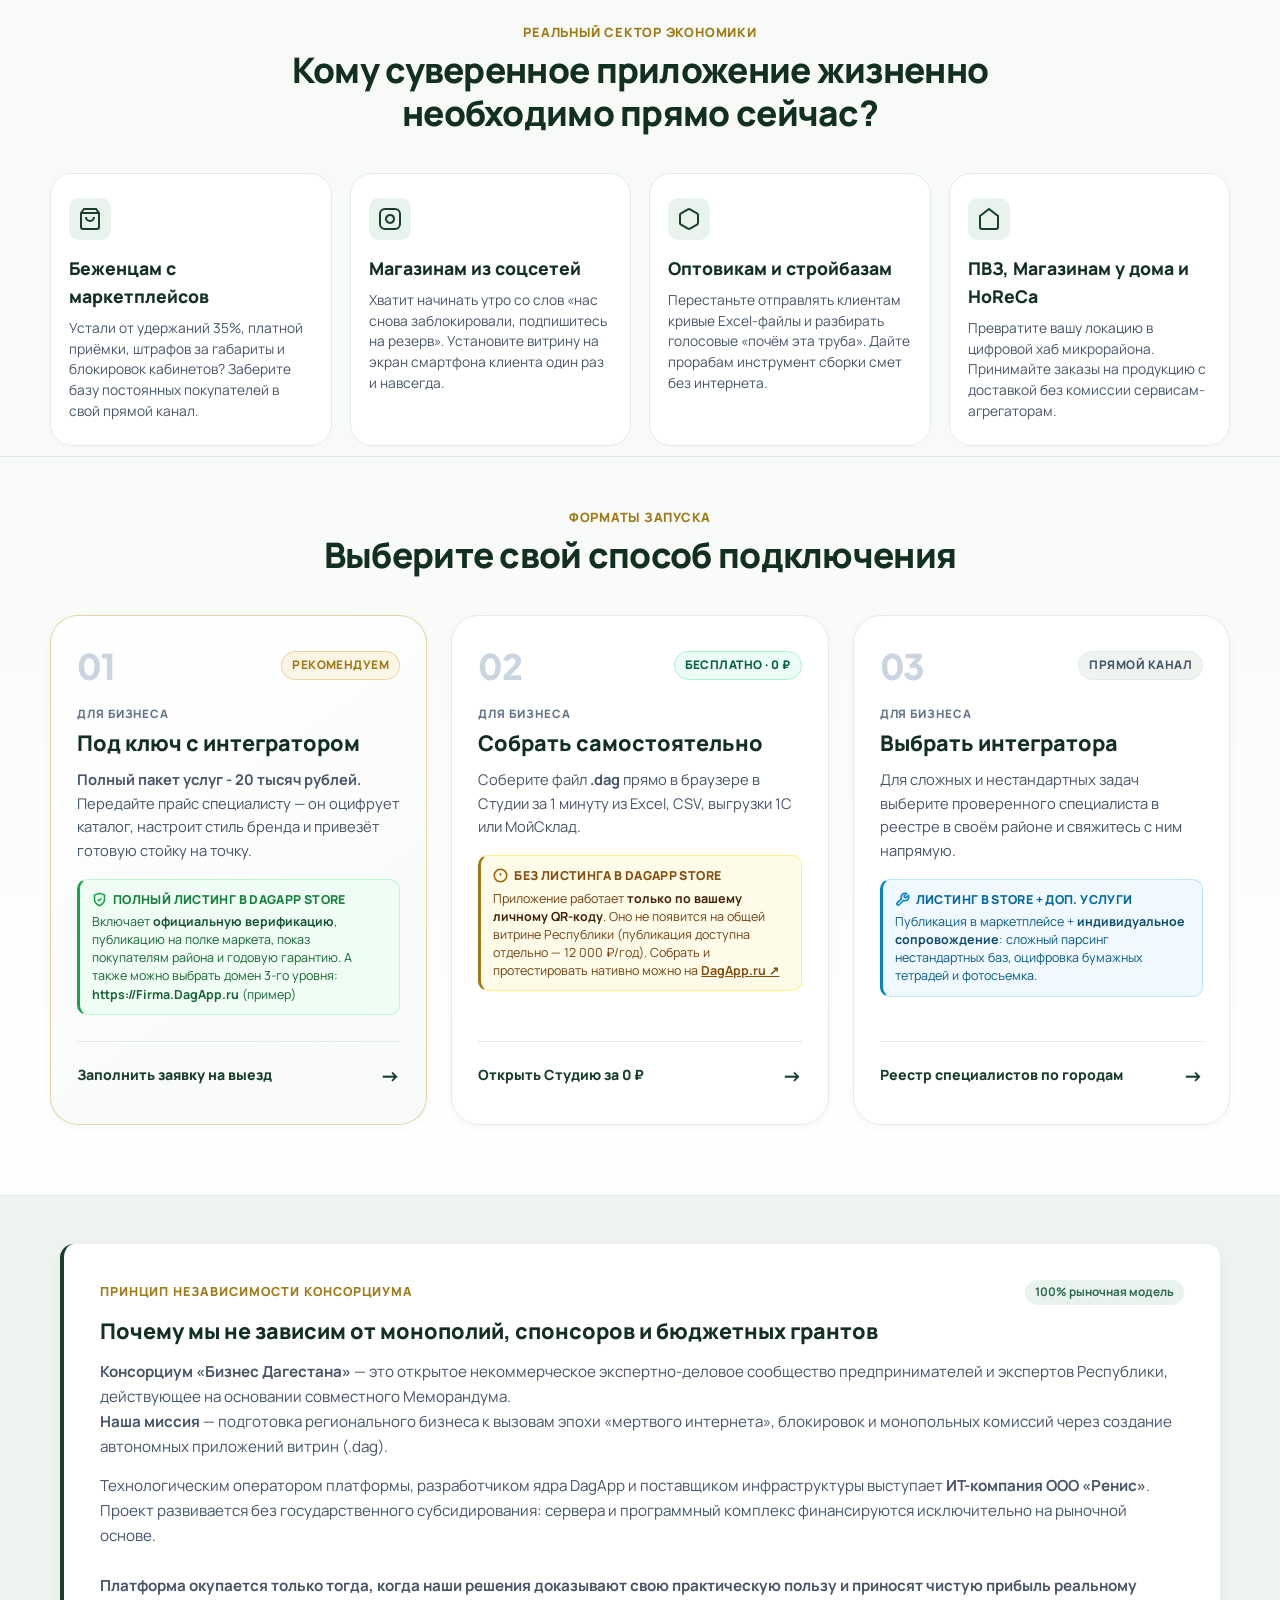
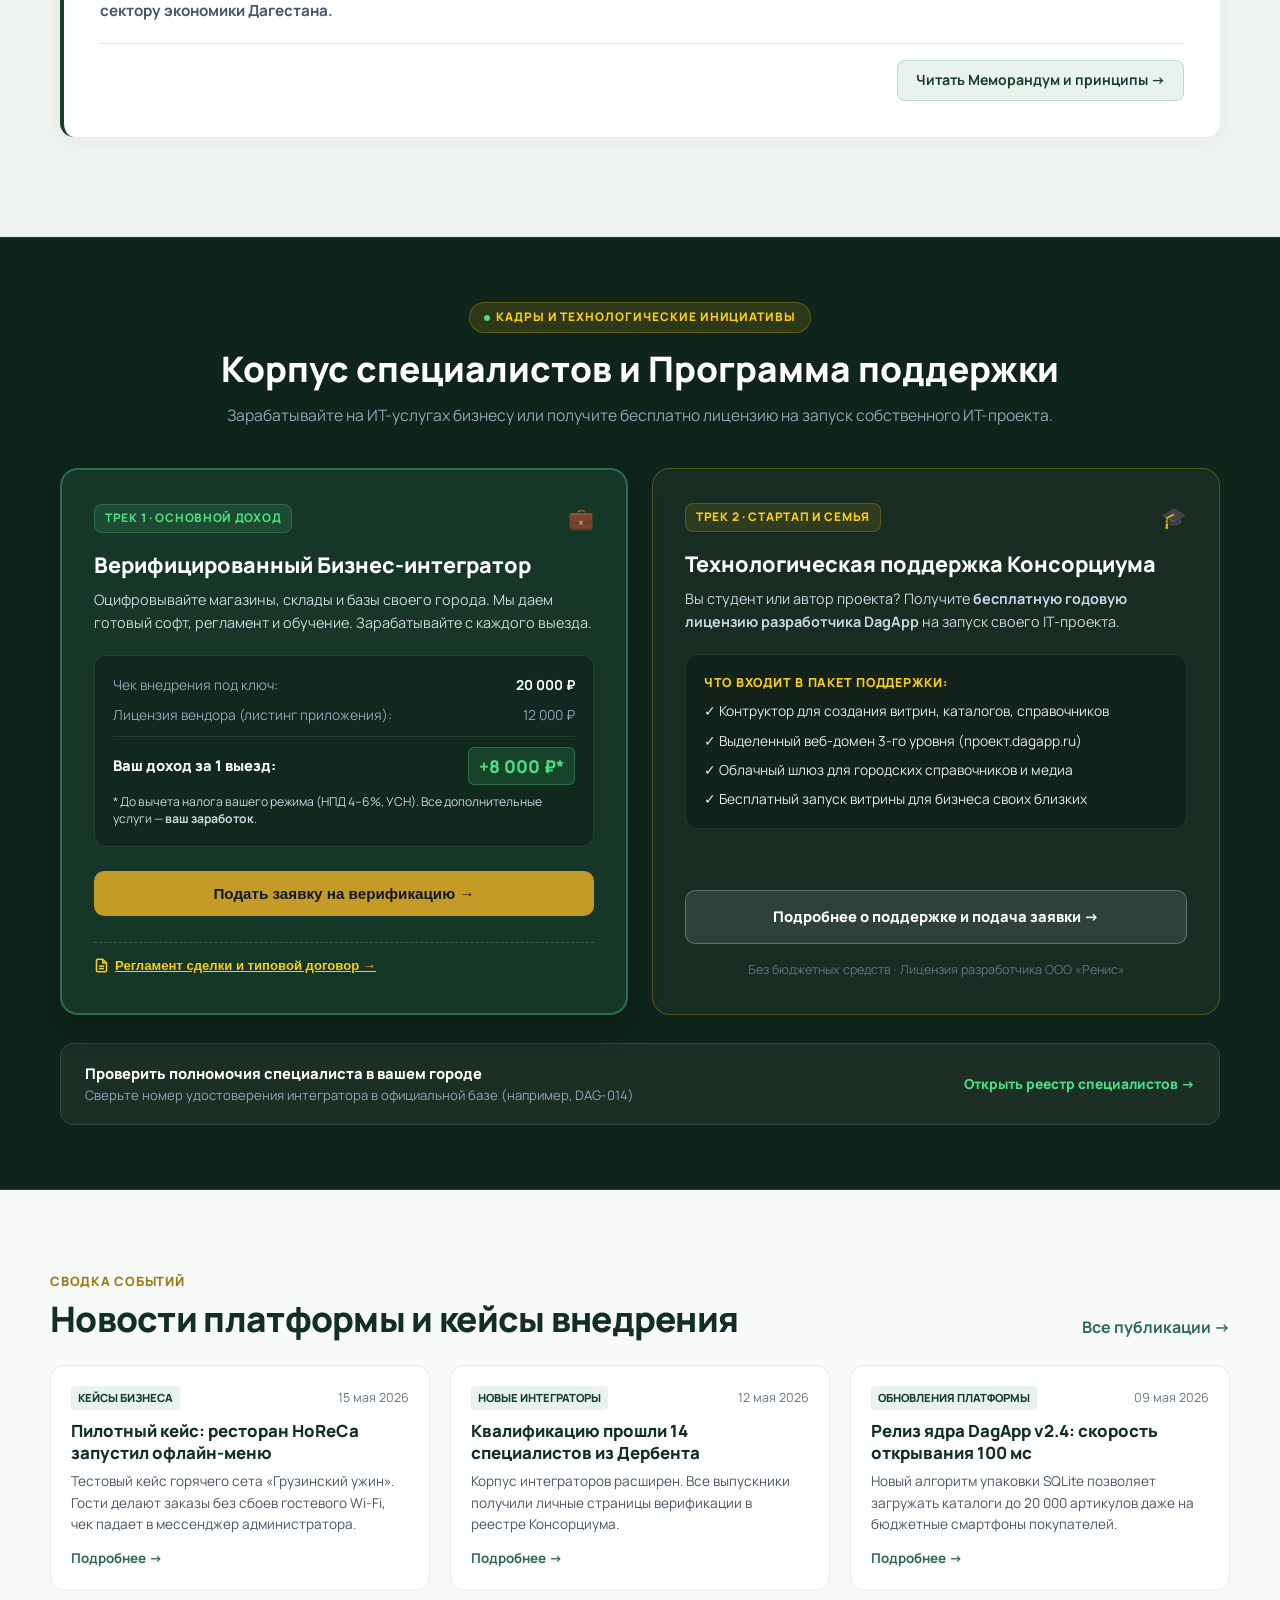
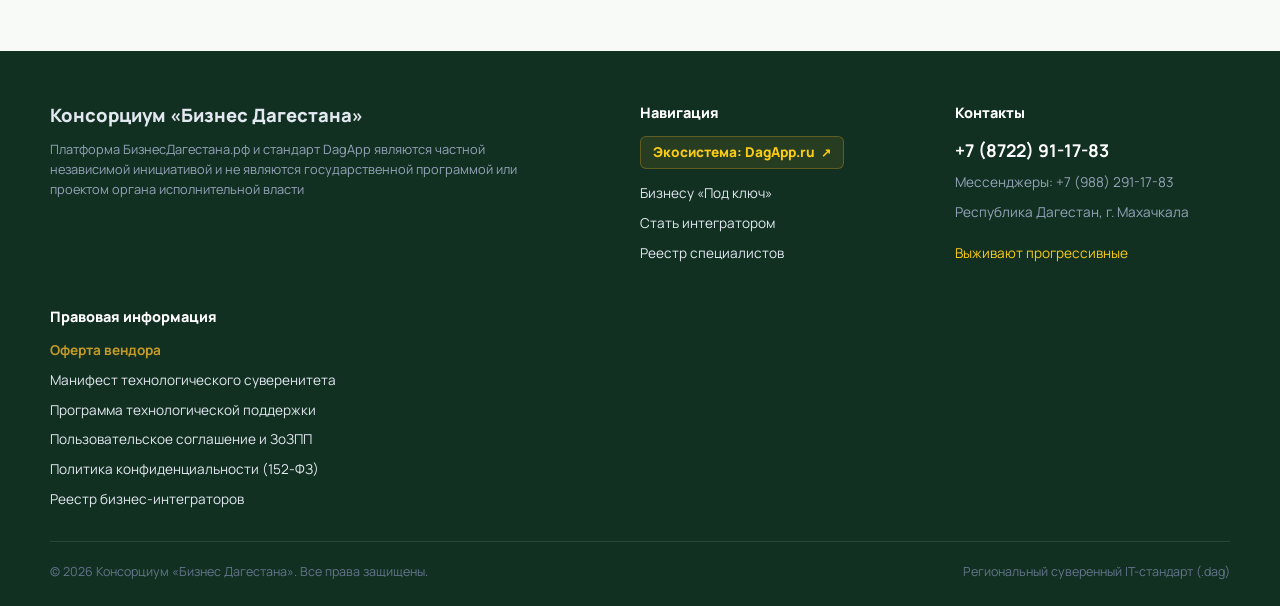
==== commit 79f0fa71: "Lemding" ====
--- a/dagapp.html
+++ b/dagapp.html
@@ -1 +1,3699 @@
-<!DOCTYPE html><html lang=ru><head><meta charset=UTF-8><meta name=viewport content="width=device-width,initial-scale=1,viewport-fit=cover"><meta name=theme-color content=#123736><title>ДагМаркет · Приложения</title><link rel=preconnect href=https://fonts.googleapis.com><link rel=preconnect href=https://fonts.gstatic.com crossorigin><link href="https://fonts.googleapis.com/css2?family=Unbounded:wght@500;600;700&family=Golos+Text:wght@400;500;600&display=swap" rel=stylesheet><style>*{box-sizing:border-box;margin:0;padding:0}body,html{height:100%}body{font-family:'Golos Text',system-ui,sans-serif;color:#1c2a26;background:#0d2321;-webkit-font-smoothing:antialiased;background-image:url("data:image/svg+xml,%3Csvg xmlns='http://www.w3.org/2000/svg' width='28' height='16'%3E%3Cpath d='M14 1 18.5 8 14 15 9.5 8Z' fill='%23174137' fill-opacity='.45'/%3E%3C/svg%3E")}button{font:inherit;color:inherit;background:0 0;border:none;cursor:pointer}input,select,textarea{font:inherit;color:inherit}.ic{width:20px;height:20px;flex:none;fill:none;stroke:currentColor;stroke-width:1.7;stroke-linecap:round;stroke-linejoin:round;vertical-align:-4px}.ic.s{width:16px;height:16px}.ic.xs{width:14px;height:14px}.stage{min-height:100dvh;display:flex;align-items:center;justify-content:center;gap:64px;padding:36px}.stage-brand{max-width:300px;color:#8fa79f}.stage-brand .crest{width:86px;height:86px;margin-bottom:22px}.stage-brand h2{font-family:Unbounded;font-weight:600;font-size:21px;color:#f0e9d8;letter-spacing:.02em;margin-bottom:6px}.stage-brand .sub{font-size:13px;color:#c08a28;margin-bottom:22px}.stage-brand ul{list-style:none;font-size:13.5px;line-height:2;color:#a9bdb5}.stage-brand li::before{content:"—";color:#c08a28;margin-right:9px}.stage-brand .foot{margin-top:26px;font-size:11px;color:#5f7a72;letter-spacing:.08em;text-transform:uppercase}.phone{width:402px;height:856px;max-height:calc(100dvh - 56px);border-radius:42px;padding:10px;background:#0a1b19;border:1px solid #1e4a44;box-shadow:0 34px 90px rgba(0,0,0,.55);flex:none}#app{position:relative;height:100%;border-radius:33px;overflow:hidden;display:flex;flex-direction:column;background:var(--bg);transition:background .35s}@media (max-width:1080px){.stage-brand{display:none}}@media (max-width:560px){.stage{padding:0}.phone{width:100%;height:100dvh;max-height:none;border-radius:0;padding:0;border:none;box-shadow:none}#app{border-radius:0}}#app[data-theme=teal_gold]{--hd:#123736;--hd-ink:#F2ECDC;--hd-sub:#9DB8AF;--hd-line:rgba(255,255,255,.14);--accent:#C08A28;--accent-ink:#231607;--bg:#F3EFE6;--surface:#fffdf7;--ink:#1C2A26;--muted:#71807A;--line:#E4DFD2;--chip:#fffdf7;--accent-dim:#a85a2a;--accent-glow:rgba(255,138,61,0.35)}#app[data-theme=dark_amber]{--hd:#0E1318;--hd-ink:#F5F3EF;--hd-sub:#8E9BAE;--hd-line:rgba(255,255,255,.12);--accent:#E58C43;--accent-ink:#1A0D02;--bg:#141920;--surface:#1D242E;--ink:#F1F3F5;--muted:#8B97A8;--line:#2B3543;--chip:#252E3B;--accent-dim:#964b18;--accent-glow:rgba(229,140,67,0.35)}#app[data-theme=clean_white]{--hd:#FFFFFF;--hd-ink:#111827;--hd-sub:#6B7280;--hd-line:#E5E7EB;--accent:#2563EB;--accent-ink:#FFFFFF;--bg:#F9FAFB;--surface:#FFFFFF;--ink:#111827;--muted:#6B7280;--line:#E5E7EB;--chip:#F3F4F6;--accent-dim:#1d4ed8;--accent-glow:rgba(37,99,235,0.35)}#app[data-theme=stone_nord]{--hd:#2D251E;--hd-ink:#FAF5ED;--hd-sub:#A89B8C;--hd-line:rgba(255,255,255,.14);--accent:#C45A33;--accent-ink:#FFFFFF;--bg:#F5EFEB;--surface:#FFFFFF;--ink:#2A2018;--muted:#827364;--line:#E3D8CE;--chip:#EAE1D7;--accent-dim:#8b3b1e;--accent-glow:rgba(196,90,51,0.35)}.scr{position:absolute;inset:0;display:flex;flex-direction:column;opacity:0;pointer-events:none;transform:translateY(10px);transition:opacity .3s,transform .3s}.scr.on{opacity:1;pointer-events:auto;transform:none}#scr-connect{background:#123736;color:#ede6d2;padding:30px 22px;overflow-y:auto}.crest-wrap{display:flex;flex-direction:column;align-items:center;text-align:center;margin:14px 0 26px}.crest-wrap .crest{width:92px;height:92px}.crest-wrap h1{font-family:Unbounded;font-weight:600;font-size:22px;color:#f0e9d8;margin-top:16px;letter-spacing:.02em}.crest-wrap .tag{font-size:12px;color:#c08a28;letter-spacing:.14em;text-transform:uppercase;margin-top:7px}.crest-wrap p{font-size:13px;color:#9db8af;margin-top:12px;line-height:1.55;max-width:290px}.dom-row{display:flex;align-items:center;background:rgba(255,255,255,.06);border:1px solid rgba(192,138,40,.28);border-radius:14px;padding:10px 12px;margin-top:12px;transition:.18s}.dom-row:active{transform:scale(.985);background:rgba(255,255,255,.11)}.dom-row .mini{width:44px;height:44px;flex:none;margin-right:12px}.dom-row b{display:block;font-size:14px;font-weight:600;color:#f0e9d8}.dom-row span{display:block;font-size:11.5px;color:#9db8af;margin-top:2px}.dom-row .cnt{margin-left:auto;font-size:11.5px;color:#c08a28;white-space:nowrap}.dom-label{font-size:11px;letter-spacing:.12em;text-transform:uppercase;color:#7e9c92;margin-top:26px;margin-bottom:2px}.sub-input{display:flex;align-items:center;background:rgba(255,255,255,.07);border:1px solid rgba(192,138,40,.35);border-radius:13px;padding:0 14px;height:50px;margin-top:8px}.sub-input input{flex:1;min-width:0;background:0 0;border:none;outline:0;color:#f0e9d8;font-size:15px;font-weight:500}.sub-input input::placeholder{color:#6e8d84}.sub-input .zone{font-size:14px;color:#c08a28;white-space:nowrap}.sub-input .go{width:38px;height:38px;border-radius:10px;background:#c08a28;color:#231607;display:flex;align-items:center;justify-content:center;margin-left:10px}.sub-err{font-size:12px;color:#e8a65b;margin-top:7px;min-height:16px}.connect-foot{margin-top:auto;padding-top:26px;text-align:center;font-size:11px;color:#5f7a72}.orn-deco{height:5px;background:#c08a28;margin:4px 40px 0;-webkit-mask:url("data:image/svg+xml,%3Csvg xmlns='http://www.w3.org/2000/svg' width='10' height='6'%3E%3Cpath d='M5 0 7.2 3 5 6 2.8 3Z' fill='black'/%3E%3C/svg%3E") repeat-x center/10px 5px;mask:url("data:image/svg+xml,%3Csvg xmlns='http://www.w3.org/2000/svg' width='10' height='6'%3E%3Cpath d='M5 0 7.2 3 5 6 2.8 3Z' fill='black'/%3E%3C/svg%3E") repeat-x center/10px 5px}#scr-sync{background:#123736;color:#ede6d2;align-items:center;justify-content:center;padding:34px}.sync-card{width:100%;max-width:330px}.sync-card .mini{width:56px;height:56px;margin-bottom:18px}#sync-title{font-family:Unbounded;font-weight:600;font-size:17px;color:#f0e9d8}#sync-sub{font-size:12.5px;color:#c08a28;margin-top:5px;margin-bottom:22px}#synclog{display:flex;flex-direction:column;gap:11px}.srow{font-size:13px;color:#b9cbc3;display:flex;flex-direction:column;gap:5px;animation:fadein .3s}.srow .s-h{display:flex;justify-content:space-between;align-items:baseline;gap:12px}.srow .s-t{color:#c9d8d0}.srow .s-s{color:#c08a28;white-space:nowrap;font-size:12px}.pbar{height:4px;background:rgba(255,255,255,.12);border-radius:3px;overflow:hidden}.pbar i{display:block;height:100%;width:0;background:#c08a28;border-radius:3px;transition:width .1s linear}.pbytes{font-size:11px;color:#7e9c92;font-variant-numeric:tabular-nums}@keyframes fadein{from{opacity:0;transform:translateY(4px)}to{opacity:1}}#scr-main{background:var(--bg)}.hdr{background:var(--hd);color:var(--hd-ink);padding:12px 14px 10px;flex:none;transition:background .35s}.hdr-top{display:flex;align-items:center;gap:10px}.hdr .badge-svg{width:38px;height:38px;flex:none;display:flex;align-items:center;justify-content:center}.hdr-brand{min-width:0;flex:1}.hdr-brand h1{font-family:inherit;font-weight:800;font-size:15px;line-height:1.25;color:var(--hd-ink);white-space:nowrap;overflow:hidden;text-overflow:ellipsis;margin:0}.hdr-brand .dom{font-size:11px;color:var(--hd-sub);margin-top:2px;white-space:nowrap;overflow:hidden;text-overflow:ellipsis}.hdr-act{display:flex;align-items:center;gap:6px;flex:none}.hdr-meta{display:flex;align-items:center;gap:6px;font-size:10.5px;color:var(--hd-sub);margin-top:8px;opacity:.9}.hdr-meta .dot{width:6px;height:6px;border-radius:50%;background:#3da968;flex:none}.store-quick-actions{display:grid;grid-template-columns:repeat(4,1fr);gap:8px;margin-bottom:12px}.quick-action-btn{background:#fff;border:1px solid var(--line);border-radius:12px;padding:8px 4px;display:flex;flex-direction:column;align-items:center;gap:4px;color:#1c2a26;text-decoration:none;font-size:10px;font-weight:700;cursor:pointer;box-shadow:0 1px 4px rgba(0,0,0,.06);transition:transform .1s,border-color .15s}.quick-action-btn i{font-size:15px;color:var(--accent)}.quick-action-btn:active{transform:scale(.96);border-color:var(--accent)}.rbtn{width:38px;height:38px;border-radius:11px;background:rgba(255,255,255,.1);display:flex;align-items:center;justify-content:center;color:var(--hd-ink);transition:.18s;position:relative}#app[data-theme=clean_white] .rbtn,#app[data-theme=stone_nord] .rbtn{background:rgba(0,0,0,.06)}.rbtn:active{transform:scale(.92)}.rbtn.warn{background:var(--accent);color:var(--accent-ink)}.rbtn.spin .ic{animation:rot .8s linear infinite}@keyframes rot{to{transform:rotate(360deg)}}.hdr-meta{display:flex;align-items:center;gap:7px;font-size:11px;color:var(--hd-sub);margin-top:11px}.hdr-meta .dot{width:7px;height:7px;border-radius:50%;background:#3da968;flex:none}#app.off .hdr-meta .dot{background:#d89a3e}.ornament{height:5px;background:var(--accent);flex:none;-webkit-mask:url("data:image/svg+xml,%3Csvg xmlns='http://www.w3.org/2000/svg' width='10' height='6'%3E%3Cpath d='M5 0 7.2 3 5 6 2.8 3Z' fill='black'/%3E%3C/svg%3E") repeat-x center/10px 5px;mask:url("data:image/svg+xml,%3Csvg xmlns='http://www.w3.org/2000/svg' width='10' height='6'%3E%3Cpath d='M5 0 7.2 3 5 6 2.8 3Z' fill='black'/%3E%3C/svg%3E") repeat-x center/10px 5px}#netbar{display:none;align-items:center;gap:9px;background:#4a3a17;color:#f2d9a6;font-size:12px;padding:8px 16px;flex:none}#app.off #netbar{display:flex}#view{flex:1;overflow-y:auto;overscroll-behavior:contain;scrollbar-width:thin}#view::-webkit-scrollbar{width:0}.tabbar{flex:none;display:flex;background:var(--surface);border-top:1px solid var(--line);padding:7px 6px calc(9px + env(safe-area-inset-bottom))}.tb{flex:1;display:flex;flex-direction:column;align-items:center;gap:4px;padding:6px 0;color:var(--muted);font-size:10px;font-weight:500;position:relative;border-radius:10px;transition:.15s}.tb .ic{width:21px;height:21px}.tb.on{color:var(--ink)}.tb.on .ic{color:var(--accent)}.tb .n{position:absolute;top:1px;left:calc(50% + 8px);min-width:16px;height:16px;padding:0 4px;border-radius:8px;background:var(--accent);color:var(--accent-ink);font-size:10px;font-weight:600;display:flex;align-items:center;justify-content:center}.pad{padding:14px 14px 26px}.searchbar{display:flex;align-items:center;gap:9px;background:var(--surface);border:1px solid var(--line);border-radius:13px;height:46px;padding:0 13px}.searchbar .ic{color:var(--muted)}.searchbar input{flex:1;min-width:0;border:none;outline:0;background:0 0;font-size:14.5px}.searchbar input::placeholder{color:var(--muted)}.chips{display:flex;gap:7px;overflow-x:auto;padding:11px 2px 2px;scrollbar-width:none}.chips::-webkit-scrollbar{display:none}.chip{flex:none;height:32px;padding:0 13px;border-radius:16px;background:var(--chip);color:var(--ink);font-size:12.5px;font-weight:500;display:flex;align-items:center;gap:6px;transition:.15s}.chip b{font-weight:600;color:var(--muted);font-size:11px}.chip.on{background:var(--hd);color:var(--hd-ink)}.chip.on b{color:var(--hd-sub)}.toolbar{display:flex;align-items:center;gap:8px;margin-top:11px;position:relative}.pill{height:36px;padding:0 12px;border-radius:11px;border:1px solid var(--line);background:var(--surface);font-size:12.5px;font-weight:500;display:flex;align-items:center;gap:6px;transition:.15s}.pill:active{transform:scale(.96)}.pill.on{border-color:var(--accent);color:var(--accent)}.pill .n{min-width:16px;height:16px;padding:0 4px;border-radius:8px;background:var(--accent);color:var(--accent-ink);font-size:10px;font-weight:600;display:flex;align-items:center;justify-content:center}.seg{margin-left:auto;display:flex;background:var(--surface);border:1px solid var(--line);border-radius:11px;overflow:hidden}.seg button{width:40px;height:34px;display:flex;align-items:center;justify-content:center;color:var(--muted)}.seg button.on{background:var(--hd);color:var(--hd-ink)}.dropdown{position:absolute;top:42px;left:0;background:var(--surface);border:1px solid var(--line);border-radius:13px;box-shadow:0 14px 34px rgba(15,25,22,.16);padding:6px;min-width:170px;z-index:20;display:none}.dropdown.on{display:block;animation:fadein .15s}.dropdown button{width:100%;text-align:left;padding:10px 12px;border-radius:9px;font-size:13px;display:flex;align-items:center;gap:8px}.dropdown button:hover{background:var(--chip)}.dropdown button.on{color:var(--accent);font-weight:600}.fpanel{display:none;background:var(--surface);border:1px solid var(--line);border-radius:14px;padding:14px;margin-top:10px}.fpanel.on{display:block;animation:fadein .2s}.frow{display:flex;gap:9px;margin-bottom:10px}.frow .field{flex:1}.field{display:flex;flex-direction:column;gap:5px}.field label{font-size:11px;letter-spacing:.06em;text-transform:uppercase;color:var(--muted);font-weight:500}.field input,.field select,.field textarea{height:42px;border:1px solid var(--line);border-radius:11px;background:var(--bg);padding:0 11px;outline:0;font-size:14px;width:100%}.field textarea{height:auto;padding:10px 11px;resize:vertical;line-height:1.5}.field input:focus,.field select:focus,.field textarea:focus{border-color:var(--accent)}.fcheck{display:flex;align-items:center;gap:9px;font-size:13.5px;padding:4px 0 12px;color:var(--ink)}.fcheck input{width:17px;height:17px;accent-color:var(--accent)}.fbtns{display:flex;gap:9px}.fbtns .btn{flex:1;height:42px}.flist{margin-top:13px}.statline{font-size:12px;color:var(--muted);margin:11px 2px 0}.card{display:flex;gap:12px;background:var(--surface);border:1px solid var(--line);border-radius:15px;padding:11px;margin-bottom:10px;transition:.15s}.card:active{transform:scale(.985)}.card.top{border-color:var(--accent);box-shadow:inset 3px 0 0 var(--accent)}.card .thumb{width:92px;height:92px;border-radius:11px;overflow:hidden;flex:none;position:relative}.card .thumb .prev,.card .thumb img{width:100%;height:100%;object-fit:cover;display:flex}.card-add-btn{width:32px;height:32px;border-radius:9px;background:var(--chip);border:1px solid var(--line);color:var(--ink);display:inline-flex;align-items:center;justify-content:center;gap:2px;cursor:pointer;transition:transform .1s,background .15s;font-family:inherit;font-size:11px;font-weight:700;flex:none}.card-add-btn:active,.insta-btn:active,.tadd:active{transform:scale(.92)}.card-add-btn.in-cart,.insta-btn.in-cart,.tadd.in-cart{background:#164a3c!important;color:#fff!important;border-color:var(--accent)!important}.card-add-btn.in-cart .ic,.insta-btn.in-cart .ic,.tadd.in-cart .ic{color:var(--accent)}.insta-btn.tg{color:#2aabee}#app{--dm-card-radius:15px;--dm-card-gap:12px;--dm-card-pad:11px;--dm-thumb-size:92px;--dm-thumb-height:158px;--dm-title-size:14.5px;--dm-price-size:15px;--dm-card-bg:var(--surface)}#app[data-card-size=small]{--dm-card-radius:12px;--dm-card-gap:9px;--dm-card-pad:8px;--dm-thumb-size:76px;--dm-thumb-height:132px;--dm-title-size:13px;--dm-price-size:13.5px}#app[data-card-size=medium]{--dm-card-radius:15px;--dm-card-gap:12px;--dm-card-pad:11px;--dm-thumb-size:92px;--dm-thumb-height:158px;--dm-title-size:14.5px;--dm-price-size:15px}#app[data-card-size=large]{--dm-card-radius:18px;--dm-card-gap:14px;--dm-card-pad:14px;--dm-thumb-size:112px;--dm-thumb-height:190px;--dm-title-size:15.5px;--dm-price-size:16px}#app[data-density=compact]{--dm-card-gap:8px;--dm-card-pad:8px}#app[data-density=comfortable]{--dm-card-gap:12px;--dm-card-pad:11px}#app[data-density=spacious]{--dm-card-gap:15px;--dm-card-pad:14px}#app[data-image-ratio=square] .card .thumb{aspect-ratio:1/1;height:auto}#app[data-image-ratio=landscape] .card .thumb{aspect-ratio:4/3;height:auto}#app[data-image-ratio=portrait] .card .thumb{aspect-ratio:4/5;height:auto}#app[data-image-ratio=wide] .card .thumb{aspect-ratio:16/9;height:auto}#app .card{border-radius:var(--dm-radius);padding:var(--dm-card-pad);gap:var(--dm-card-gap)}#app .card .thumb{width:var(--dm-thumb-size);aspect-ratio:var(--dm-image-ratio);height:auto}#app .card-b h3{font-size:var(--dm-title-size)}#app .cprice{font-size:var(--dm-price-size)}#app[data-card-style=classic] .card{border:1px solid var(--line);box-shadow:none}#app[data-card-style=elevated] .card{border-color:transparent;box-shadow:0 6px 22px rgba(15,25,22,.09)}#app[data-card-style=soft] .card{border-color:transparent;background:var(--chip)}#app[data-card-style=accent] .card{border:1.5px solid var(--accent)}#app[data-card-style=soft] .card{border-color:transparent;background:var(--chip)}#app[data-card-style=soft] .card .thumb{border-radius:calc(var(--dm-card-radius) + 1px)}#app[data-card-style=bordered] .card{border:1.5px solid var(--accent);box-shadow:none}#app[data-card-style=bordered] .card.top{box-shadow:none}.design-editor{display:flex;flex-direction:column;gap:18px;padding-bottom:8px}.design-hero{padding:4px 0 2px}.design-hero h3{margin-bottom:5px;font-size:18px}.design-hero p{margin:0;font-size:12.5px;color:var(--muted);line-height:1.5}.design-section{border-top:1px solid var(--line);padding-top:15px}.design-section-title{font-size:10.5px;font-weight:800;letter-spacing:.1em;text-transform:uppercase;color:var(--muted);margin-bottom:10px}.design-options{display:grid;grid-template-columns:repeat(2,1fr);gap:8px}.design-option{display:flex;flex-direction:column;align-items:flex-start;gap:7px;border:1px solid var(--line);background:var(--surface);border-radius:13px;padding:10px;text-align:left;transition:.18s}.design-option:active{transform:scale(.98)}.design-option.on{border-color:var(--accent);box-shadow:inset 0 0 0 1px var(--accent)}.design-option b{font-size:12.5px}.design-option span{font-size:10.5px;color:var(--muted);line-height:1.35}.design-option-preview{width:100%;height:48px;border-radius:9px;background:var(--chip);position:relative;overflow:hidden}.design-option-preview .d-thumb{position:absolute;left:7px;top:7px;bottom:7px;width:34px;border-radius:7px;background:linear-gradient(135deg,var(--accent),var(--hd))}.design-option-preview .d-lines{position:absolute;left:49px;right:8px;top:11px}.design-option-preview .d-lines i{display:block;height:5px;border-radius:5px;background:var(--line);margin-bottom:5px}.design-option-preview .d-lines i:first-child{width:75%;background:var(--ink);opacity:.75}.design-option-preview .d-lines i:last-child{width:42%}.design-color-row{display:flex;align-items:center;gap:10px}.design-color-input{width:48px!important;height:42px!important;padding:3px!important;border-radius:11px!important;cursor:pointer}.design-color-value{flex:1;height:42px;display:flex;align-items:center;padding:0 11px;border:1px solid var(--line);border-radius:11px;background:var(--bg);font-family:ui-monospace,monospace;font-size:12px}.design-preview{border:1px solid var(--line);background:var(--bg);border-radius:15px;padding:10px}.design-preview-head{display:flex;justify-content:space-between;align-items:center;gap:8px;margin-bottom:9px}.design-preview-head b{font-size:11px}.design-preview-head span{font-size:10px;color:var(--muted)}.design-mini-card{display:flex;gap:9px;background:var(--surface);border:1px solid var(--line);border-radius:var(--dm-card-radius);padding:var(--dm-card-pad)}.design-mini-thumb{width:var(--dm-thumb-size);min-width:48px;aspect-ratio:1/1;border-radius:calc(var(--dm-card-radius) - 4px);background:linear-gradient(135deg,var(--accent),var(--hd))}.design-mini-body{min-width:0;flex:1}.design-mini-body strong{display:block;font-size:var(--dm-title-size);line-height:1.25;margin-bottom:8px}.design-mini-body div{font-family:Unbounded;font-size:var(--dm-price-size)}.design-actions{display:flex;gap:8px}.design-actions .btn{flex:1;height:43px}.card.big{flex-direction:column;padding:0;overflow:hidden}.card.big .thumb{width:100%;height:158px;border-radius:0}.badge-top{position:absolute;top:8px;left:8px;background:var(--accent);color:var(--accent-ink);font-size:10px;font-weight:700;letter-spacing:.08em;padding:4px 8px;border-radius:7px}.card-b{flex:1;min-width:0;display:flex;flex-direction:column;padding:2px 0}.card-b.big{padding:12px 13px}.cmeta{font-size:11px;color:var(--muted);display:flex;gap:5px;align-items:center;flex-wrap:wrap}.card-b h3{font-size:14.5px;font-weight:600;line-height:1.32;margin:4px 0 auto;display:-webkit-box;-webkit-line-clamp:3;-webkit-box-orient:vertical;overflow:hidden}.cprice{font-family:Unbounded;font-weight:600;font-size:15px;letter-spacing:.01em;margin-top:5px}.cprice .u{font-family:'Golos Text';font-size:11px;font-weight:500;color:var(--muted);margin-left:4px}.cfoot{display:flex;align-items:center;margin-top:7px}.cfoot .t{font-size:11px;color:var(--muted);display:flex;align-items:center;gap:4px}.favbtn{margin-left:auto;width:32px;height:32px;border-radius:9px;display:flex;align-items:center;justify-content:center;color:var(--muted)}.favbtn.on{color:var(--accent)}.favbtn.on .ic{fill:var(--accent)}.prev{background:#e9e0cb;align-items:center;justify-content:center;font-family:Unbounded;font-weight:600;font-size:14px;color:rgba(30,40,36,.4)}.thead{display:flex;font-size:10.5px;letter-spacing:.09em;text-transform:uppercase;color:var(--muted);padding:13px 4px 8px;gap:8px}.trow{display:flex;align-items:center;gap:11px;background:var(--surface);border:1px solid var(--line);border-radius:13px;padding:9px 11px;margin-bottom:8px}.trow.top{border-color:var(--accent);box-shadow:inset 3px 0 0 var(--accent)}.trow .mini-th{width:42px;height:42px;border-radius:9px;overflow:hidden;flex:none}.trow .mini-th .prev,.trow .mini-th img{width:100%;height:100%;object-fit:cover;display:flex}.trow .t-main{flex:1;min-width:0;cursor:pointer}.trow b{display:block;font-size:13.5px;font-weight:600;white-space:nowrap;overflow:hidden;text-overflow:ellipsis}.trow .t-sub{font-size:11px;color:var(--muted);margin-top:2px;white-space:nowrap;overflow:hidden;text-overflow:ellipsis}.trow .t-price{font-family:Unbounded;font-weight:600;font-size:13px;text-align:right;white-space:nowrap}.trow .t-price .u{font-family:'Golos Text';font-size:10.5px;color:var(--muted);font-weight:500}.tadd{width:34px;height:34px;border-radius:10px;background:var(--accent);color:var(--accent-ink);display:flex;align-items:center;justify-content:center;flex:none}.tadd:active{transform:scale(.9)}.pager{text-align:center;margin-top:14px}.pager .cnt{font-size:12px;color:var(--muted);display:block;margin-bottom:10px}.btn{height:46px;border-radius:12px;font-weight:600;font-size:14.5px;display:flex;align-items:center;justify-content:center;gap:8px;transition:.15s;width:100%}.btn:active{transform:scale(.98)}.btn-acc{background:var(--accent);color:var(--accent-ink)}.btn-dark{background:var(--hd);color:var(--hd-ink)}.btn-line{border:1.5px solid var(--line);background:var(--surface);color:var(--ink)}.btn-wa{background:#1e9e52;color:#fff}.btn-tg{background:#2aabee;color:#fff}.btn-danger{background:#b3392b;color:#fff}.empty{text-align:center;padding:56px 20px;color:var(--muted)}.empty .ic{width:42px;height:42px;stroke-width:1.3;margin-bottom:14px;color:var(--line)}.empty b{display:block;color:var(--ink);font-size:15px;margin-bottom:6px}.empty p{font-size:13px;line-height:1.55}mark{background:0 0;color:var(--accent);font-weight:700}#sheet{position:absolute;inset:0;z-index:60;pointer-events:none}#sheet.on{pointer-events:auto}.sheet-ov{position:absolute;inset:0;background:rgba(9,19,17,.48);opacity:0;transition:.3s}#sheet.on .sheet-ov{opacity:1}.sheet{position:absolute;left:0;right:0;bottom:0;max-height:90%;transform:translateY(104%);transition:transform .34s cubic-bezier(.32,.72,.28,1);background:var(--surface);border-radius:22px 22px 0 0;display:flex;flex-direction:column}#sheet.on .sheet{transform:none}.grab{width:40px;height:4px;border-radius:3px;background:var(--line);margin:10px auto 0;flex:none}.sheet-in{overflow-y:auto;padding:0 17px 26px;scrollbar-width:thin;overscroll-behavior-y:contain}.gal{position:relative;height:auto;border-radius:15px;overflow:hidden;margin-top:10px;background:var(--chip)}.gal img{width:100%;height:100%;object-fit:contain;max-height:340px}.gal .prev{width:100%;height:100%;flex-direction:column;gap:10px;font-size:22px}.gal .prev small{font-family:'Golos Text';font-size:11.5px;color:rgba(30,40,36,.5);max-width:210px;text-align:center;line-height:1.45}.gal .garr{position:absolute;top:50%;transform:translateY(-50%);width:34px;height:34px;border-radius:50%;background:rgba(12,25,22,.55);color:#fff;display:flex;align-items:center;justify-content:center}.gal .gl{left:9px}.gal .gr{right:9px}.gal .gnum{position:absolute;bottom:9px;right:9px;background:rgba(12,25,22,.55);color:#fff;font-size:11px;padding:4px 9px;border-radius:8px}.sh-badges{display:flex;gap:7px;margin-top:14px}.sh-cat{font-size:11px;font-weight:600;letter-spacing:.07em;text-transform:uppercase;color:var(--accent)}.sh-top{font-size:10px;font-weight:700;letter-spacing:.08em;background:var(--accent);color:var(--accent-ink);padding:3px 8px;border-radius:6px}.sheet-in h2{font-size:19px;font-weight:600;line-height:1.3;margin-top:7px}.sh-price{font-family:Unbounded;font-weight:700;font-size:23px;margin-top:9px}.sh-price .u{font-family:'Golos Text';font-size:13px;font-weight:500;color:var(--muted)}.sh-price .deal{font-family:'Golos Text';font-size:14px;color:var(--muted);font-weight:500}.c-actions{display:inline-flex;gap:8px;margin-top:15px}.cbtn{flex:1;height:40px;width:40px;border-radius:12px;font-size:12.5px;font-weight:600;display:flex;align-items:center;justify-content:center;gap:6px;text-decoration:none;min-width:0}.cbtn .ic{width:17px;height:17px}.c-actions2{display:flex;gap:8px;margin-top:8px}.c-actions2 .btn{height:42px;font-size:13.5px}.c-actions2 .btn.onfav{border-color:var(--accent);color:var(--accent)}.kv-grid{display:grid;grid-template-columns:1fr 1fr;gap:8px;margin-top:15px}.kv{background:var(--bg);border:1px solid var(--line);border-radius:11px;padding:9px 11px}.kv span{display:block;font-size:10.5px;letter-spacing:.05em;text-transform:uppercase;color:var(--muted)}.kv b{display:block;font-size:13.5px;margin-top:3px;font-weight:600}.sh-desc{font-size:14px;line-height:1.6;color:var(--ink);margin-top:15px}.sh-foot{font-size:11.5px;color:var(--muted);margin-top:18px;padding-top:13px;border-top:1px dashed var(--line)}.sh-title-s{font-size:11px;letter-spacing:.1em;text-transform:uppercase;color:var(--muted);font-weight:600;margin-top:17px}.h-page{font-family:Unbounded;font-weight:600;font-size:18px;padding:18px 16px 4px}.h-page small{display:block;font-family:'Golos Text';font-weight:500;font-size:12px;color:var(--muted);margin-top:6px;letter-spacing:.01em}.statgrid{display:flex;margin:13px 16px 0;background:var(--surface);border:1px solid var(--line);border-radius:14px;padding:13px 0}.statgrid>div{flex:1;text-align:center;border-right:1px solid var(--line)}.statgrid>div:last-child{border:none}.statgrid b{display:block;font-family:Unbounded;font-weight:600;font-size:16px}.statgrid span{display:block;font-size:10.5px;color:var(--muted);margin-top:4px;letter-spacing:.04em}.lrow{display:flex;align-items:center;gap:12px;background:var(--surface);border:1px solid var(--line);border-radius:14px;padding:13px 14px;margin:0 14px 9px;transition:.15s}.lrow:active{transform:scale(.985)}.lrow .l-main{flex:1;min-width:0}.lrow b{font-size:14px;font-weight:600}.lrow .bar{height:4px;border-radius:3px;background:var(--chip);margin-top:8px;overflow:hidden}.lrow .bar i{display:block;height:100%;background:var(--accent);border-radius:3px}.lrow .cnt{font-family:Unbounded;font-weight:600;font-size:14px;flex:none}.lrow .cnt small{font-family:'Golos Text';font-size:10px;color:var(--muted);font-weight:500;display:block;text-align:right}.erow{background:var(--surface);border:1px solid var(--line);border-radius:14px;padding:12px 13px;margin:0 14px 9px}.erow .e-top{display:flex;justify-content:space-between;gap:10px}.erow b{font-size:13.5px;font-weight:600;line-height:1.35}.erow .e-p{font-size:12px;color:var(--muted);margin-top:3px}.erow .e-bot{display:flex;align-items:center;margin-top:11px}.step{display:flex;align-items:center;gap:2px}.step button{width:32px;height:32px;border-radius:9px;background:var(--chip);display:flex;align-items:center;justify-content:center}.step button:active{transform:scale(.9)}.step b{width:40px;text-align:center;font-family:Unbounded;font-weight:600;font-size:14px}.erow .e-sum{margin-left:auto;font-family:Unbounded;font-weight:600;font-size:14px}.etotal{display:flex;justify-content:space-between;align-items:baseline;margin:16px 16px 0;padding:15px 16px;background:var(--hd);color:var(--hd-ink);border-radius:15px}.etotal span{font-size:12.5px;opacity:.75}.etotal b{font-family:Unbounded;font-weight:700;font-size:20px}.eprev{margin:12px 14px 0;background:var(--hd);color:var(--hd-ink);border-radius:14px;padding:14px 15px;font-size:12.5px;line-height:1.6;white-space:pre-wrap;word-break:break-word;overflow-x:hidden}.eprev .cap{font-size:10px;letter-spacing:.12em;text-transform:uppercase;opacity:.6;display:block;margin-bottom:8px}.ebtns{display:flex;flex-direction:column;gap:9px;margin:13px 14px 0}.block{background:var(--surface);border:1px solid var(--line);border-radius:15px;padding:4px 14px;margin:13px 14px 0}.block-t{font-size:11px;letter-spacing:.11em;text-transform:uppercase;color:var(--muted);font-weight:600;padding:13px 0 4px}.brow{display:flex;align-items:center;gap:10px;padding:11px 0;border-bottom:1px solid var(--line);font-size:13.5px}.brow:last-child{border-bottom:none}.brow .bi{color:var(--muted);display:flex}.brow .b-main{flex:1;min-width:0}.brow .b-main small{display:block;font-size:11px;color:var(--muted);margin-top:2px}.brow b{font-weight:600}.brow .b-v{color:var(--muted);font-size:12.5px;text-align:right}.switch{width:44px;height:26px;border-radius:14px;background:var(--chip);position:relative;flex:none;transition:.2s}.switch::after{content:"";position:absolute;top:3px;left:3px;width:20px;height:20px;border-radius:50%;background:#fff;box-shadow:0 1px 4px rgba(0,0,0,.25);transition:.2s}.switch.on{background:var(--accent)}.switch.on::after{left:21px}.btn-sm{height:38px;border-radius:11px;font-size:13px;padding:0 15px;width:auto;display:inline-flex}.t-row{display:flex;align-items:center;gap:11px;padding:11px 0;border-bottom:1px solid var(--line);cursor:pointer}.t-row:last-child{border-bottom:none}.t-row .mini{width:40px;height:40px;flex:none}.t-row .tr-main{flex:1;min-width:0}.t-row b{font-size:13.5px;font-weight:600;display:block}.t-row span{font-size:11px;color:var(--muted)}.t-row .now{font-size:10.5px;font-weight:600;color:var(--accent);letter-spacing:.06em;text-transform:uppercase}.did{font-family:ui-monospace,Menlo,monospace;font-size:12px;background:var(--bg);border:1px solid var(--line);border-radius:10px;padding:9px 11px;margin:10px 0 12px;word-break:break-all}.adm-hdr{background:var(--hd);color:var(--hd-ink);padding:16px 16px 13px;flex:none;display:flex;align-items:center;gap:12px;margin-top:40px}.adm-hdr h2{font-family:Unbounded;font-size:15px;font-weight:600;flex:1}.adm-tabs{display:flex;gap:7px;padding:12px 14px 2px;flex:none}.atab{flex:none;height:34px;padding:0 13px;border-radius:17px;background:var(--chip);font-size:12.5px;font-weight:500;display:flex;align-items:center;gap:6px}.atab.on{background:var(--hd);color:var(--hd-ink)}.arow{display:flex;align-items:center;gap:10px;background:var(--surface);border:1px solid var(--line);border-radius:13px;padding:10px 11px;margin:0 14px 8px}.arow .a-main{flex:1;min-width:0}.arow b{display:block;font-size:13px;font-weight:600;white-space:nowrap;overflow:hidden;text-overflow:ellipsis}.arow .a-sub{font-size:11px;color:var(--muted);margin-top:2px}.arow .a-sub .st{color:#b3392b;font-weight:600}.arow .a-acts{display:flex;gap:6px}.abtn{width:32px;height:32px;border-radius:9px;border:1px solid var(--line);display:flex;align-items:center;justify-content:center;color:var(--muted)}.abtn.on{background:var(--accent);border-color:var(--accent);color:var(--accent-ink)}.abtn.ok{border-color:#3da968;color:#3da968}.abtn.no{border-color:#b3392b;color:#b3392b}.form-wrap{padding:12px 14px 30px}#modal{position:absolute;inset:0;z-index:80;display:none;align-items:flex-end;justify-content:center}#modal.on{display:flex}.m-ov{position:absolute;inset:0;background:rgba(9,19,17,.5)}.m-card{position:relative;width:100%;background:var(--surface);border-radius:20px 20px 0 0;padding:20px 18px calc(20px + env(safe-area-inset-bottom));animation:mup .28s cubic-bezier(.32,.72,.28,1);max-height:86%;overflow-y:auto}@keyframes mup{from{transform:translateY(40px);opacity:0}}.m-card h3{font-size:16.5px;font-weight:600;margin-bottom:7px}.m-card p{font-size:13.5px;color:var(--muted);line-height:1.55}.m-btns{display:flex;gap:9px;margin-top:17px}.m-btns .btn{flex:1;height:44px;font-size:14px}.m-close{position:absolute;top:14px;right:14px;width:32px;height:32px;border-radius:9px;display:flex;align-items:center;justify-content:center;color:var(--muted)}.pindots{display:flex;gap:12px;justify-content:center;margin:20px 0 6px}.pindots span{width:16px;height:16px;border-radius:50%;border:1.5px solid var(--line);background:var(--bg)}.pindots span.f{background:var(--accent);border-color:var(--accent)}.pinzone{position:relative;margin-top:14px}.pinzone input{position:absolute;inset:0;opacity:0;font-size:16px}.pinhint{text-align:center;font-size:12px;color:var(--muted);margin-top:8px}#toasts{position:absolute;left:0;right:0;bottom:78px;z-index:90;display:flex;flex-direction:column;align-items:center;gap:8px;pointer-events:none;padding:0 16px}.toast{pointer-events:auto;display:flex;align-items:center;gap:9px;background:#152723;color:#ede6d2;font-size:13px;padding:11px 15px;border-radius:13px;box-shadow:0 10px 30px rgba(0,0,0,.35);animation:fadein .2s;max-width:100%}.toast .ic{width:17px;height:17px;color:#c08a28;flex:none}.toast button{color:#c08a28;font-weight:600;font-size:13px;margin-left:6px;white-space:nowrap}.btn-scroll-top{position:absolute;right:16px;bottom:74px;width:42px;height:42px;border-radius:50%;background:var(--hd);color:var(--accent);border:1px solid var(--line);box-shadow:0 6px 20px rgba(0,0,0,.25);display:flex;align-items:center;justify-content:center;z-index:55;opacity:0;pointer-events:none;transform:translateY(12px) scale(.85);transition:opacity .25s cubic-bezier(.2, .8, .2, 1),transform .25s cubic-bezier(.2, .8, .2, 1);cursor:pointer}.btn-scroll-top.on{opacity:1;pointer-events:auto;transform:translateY(0) scale(1)}.btn-scroll-top:active{transform:scale(.9)}.btn-scroll-top .ic{width:20px;height:20px;stroke-width:2.2}.f-params-grid{display:grid;grid-template-columns:repeat(auto-fill,minmax(130px,1fr));gap:12px 10px;max-height:240px;overflow-y:auto;margin-bottom:14px;padding-right:6px;scrollbar-width:thin;scrollbar-color:var(--line) transparent}.f-params-grid::-webkit-scrollbar{width:5px}.f-params-grid::-webkit-scrollbar-thumb{background:var(--line);border-radius:3px}.f-params-grid .field{margin-bottom:0}.f-params-grid .field select{height:38px;font-size:13px}.store-discounts-section{padding:12px 14px 4px 0}.store-discounts-header{display:flex;justify-content:space-between;align-items:center;margin-bottom:8px}.store-discounts-title{font-size:11px;font-weight:800;text-transform:uppercase;letter-spacing:.06em;color:var(--muted);display:flex;align-items:center;gap:5px}.store-discounts-title i{color:var(--accent)}.store-discounts-slider{display:flex;gap:8px;overflow-x:auto;padding-bottom:6px;scrollbar-width:none;-webkit-overflow-scrolling:touch}.store-discounts-slider::-webkit-scrollbar{display:none}.store-discount-card{flex:0 0 auto;width:140px;background:var(--surface);border:1.5px solid var(--line);border-radius:13px;padding:9px 10px;display:flex;flex-direction:column;justify-content:space-between;gap:6px;cursor:pointer;transition:transform .15s,border-color .15s;box-shadow:0 2px 8px rgba(0,0,0,.03)}.store-discount-card:active{transform:scale(.96);border-color:var(--accent)}.sd-top{display:flex;align-items:center;justify-content:space-between;gap:4px}.sd-icon{font-size:16px}.sd-badge{background:var(--accent);color:var(--accent-ink);font-size:10px;font-weight:900;padding:2px 6px;border-radius:6px;font-family:monospace;letter-spacing:.02em}.sd-name{font-size:11.5px;font-weight:700;line-height:1.25;color:var(--ink);white-space:nowrap;overflow:hidden;text-overflow:ellipsis}.sd-sub{font-size:9.5px;color:var(--muted);display:flex;align-items:center;gap:3px}.cashier-active-bar{background:#27ae60;color:#fff;padding:7px 14px;font-size:11px;font-weight:800;display:none;justify-content:space-between;align-items:center;z-index:60;flex:none}.cashier-toggle-btn{background:rgba(255,255,255,.12);border:1px solid var(--hd-line);color:var(--hd-ink);padding:4px 8px;border-radius:8px;font-size:10px;font-weight:800;cursor:pointer;display:inline-flex;align-items:center;gap:4px;transition:.15s}.cashier-toggle-btn:active{transform:scale(.95);background:var(--accent);color:var(--accent-ink)}.store-quick-actions{display:grid;grid-template-columns:repeat(4,1fr);gap:6px;margin-top:10px}.quick-action-btn{border-radius:10px;padding:6px 4px;display:flex;flex-direction:column;align-items:center;background:var(--surface);border:1px solid var(--line);color:var(--ink);gap:3px;text-decoration:none;font-size:9.5px;font-weight:700;cursor:pointer}.quick-action-btn:active{background:rgba(255,255,255,.15)}.quick-action-btn i{font-size:12px;color:var(--accent)}.appstore-install-banner{background:linear-gradient(135deg,var(--hd),#081a17);color:var(--hd-ink);border:1.5px solid var(--accent);border-radius:16px;padding:14px;margin:12px 14px 4px;display:none;align-items:center;gap:12px;box-shadow:0 4px 16px rgba(0,0,0,.15)}.appstore-install-btn{background:var(--accent);color:var(--accent-ink);border:none;padding:8px 14px;border-radius:10px;font-size:11.5px;font-weight:800;cursor:pointer;white-space:nowrap}#pos-scanner-container{display:none;position:fixed;inset:0;background:rgba(0,0,0,.92);z-index:99999;flex-direction:column;align-items:center;justify-content:center}#pos-reader{width:min(300px,80vw)!important;height:min(300px,80vw)!important;background:#000;border-radius:20px;overflow:hidden;border:2px solid var(--accent)}#pos-reader video{width:100%!important;height:100%!important;object-fit:cover!important}@media print{body *{visibility:hidden!important}#printStickerArea,#printStickerArea *{visibility:visible!important}#printStickerArea{position:fixed;inset:0;background:#fff;display:flex!important}}#pos-scanner-container{display:none;position:fixed;inset:0;background:rgba(0,0,0,.94);z-index:99999;flex-direction:column;align-items:center;justify-content:center}#posManualInput{margin:0 0 0;background:#091513;border:1px solid rgba(255,255,255,.1);border-radius:12px;padding:10px 12px;font-family:ui-monospace,Menlo,monospace;font-size:10px;color:#27ae60;word-break:break-all;line-height:1.45}.studio-stage{display:none;animation:studioFadeIn .2s ease-out forwards}.studio-stage.active{display:block}@keyframes studioFadeIn{from{opacity:0;transform:translateY(4px)}to{opacity:1;transform:translateY(0)}}.studio-step{flex:1;min-width:0;border:none;background:0 0;padding:8px 4px;font-size:11px;font-weight:800;border-radius:8px;cursor:pointer;color:var(--muted);text-align:center;white-space:nowrap;transition:all .15s ease}.studio-step.active{background:var(--hd)!important;color:var(--hd-ink)!important;box-shadow:0 2px 8px rgba(0,0,0,.15)}.studio-step.done{color:#27ae60!important}.tablewrap{overflow-x:auto;border-radius:12px;border:1px solid var(--line);background:var(--surface);margin-bottom:12px;scrollbar-width:thin;-webkit-overflow-scrolling:touch}.tablewrap table{width:100%;border-collapse:collapse;font-size:12px}.tablewrap td,.tablewrap th{padding:10px 12px;border-bottom:1px solid var(--line);border-right:1px solid var(--line);white-space:nowrap;text-align:left}.tablewrap td:last-child,.tablewrap th:last-child{border-right:none}.tablewrap thead th{background:var(--chip);color:var(--ink);font-weight:800;text-transform:uppercase;font-size:10.5px;letter-spacing:.5px}.tablewrap tbody tr:hover{background:rgba(0,0,0,.02)}.tablewrap td{color:var(--ink);font-family:ui-monospace,Menlo,monospace;max-width:220px;overflow:hidden;text-overflow:ellipsis}.dropzone{border:2px dashed var(--line);border-radius:16px;padding:26px 14px;text-align:center;background:var(--surface);cursor:pointer;transition:border-color .2s,background .2s}.dropzone.drag,.dropzone:hover{border-color:var(--accent);background:var(--chip)}.filepill{display:inline-flex;align-items:center;gap:8px;background:var(--surface);border:1px solid var(--line);border-radius:10px;padding:8px 12px;font-family:monospace;font-size:11.5px;color:var(--ink);max-width:100%}.filepill .x{cursor:pointer;color:var(--muted);font-weight:700;padding:0 4px}.filepill .x:hover{color:#b3392b}.studio-tablewrap{overflow-x:auto;border-radius:12px;border:1px solid var(--line);background:var(--surface);scrollbar-width:thin;margin-bottom:10px}.studio-tablewrap table{width:100%;border-collapse:collapse;font-size:11.5px}.studio-tablewrap td,.studio-tablewrap th{padding:8px 10px;border-bottom:1px solid var(--line);border-right:1px solid var(--line);white-space:nowrap;text-align:left}.studio-tablewrap td:last-child,.studio-tablewrap th:last-child{border-right:none}.studio-tablewrap thead th{background:var(--chip);color:var(--muted);font-weight:700;text-transform:uppercase;font-size:10px;letter-spacing:.5px}.studio-tablewrap td{color:var(--ink);font-family:monospace;max-width:160px;overflow:hidden;text-overflow:ellipsis}select.mapsel{width:100%;min-width:130px;background:var(--bg);color:var(--ink);border:1.5px solid var(--line);border-radius:8px;padding:6px 8px;font-size:11.5px;font-weight:700;margin-top:6px;outline:0;cursor:pointer}select.mapsel:focus{border-color:var(--accent)}.statgrid,.studio-statgrid{display:grid;grid-template-columns:repeat(2,1fr);gap:8px;margin:12px 0}.statcard,.studio-statcard{border:1.5px solid var(--line);border-radius:14px;padding:12px 14px;background:var(--surface);text-align:left;box-shadow:0 2px 6px rgba(0,0,0,.02)}.statcard .val,.studio-statcard .val{font-family:Unbounded,monospace,sans-serif;font-size:18px;font-weight:800;color:var(--ink)}.statcard .lbl,.studio-statcard .lbl{font-size:10px;font-weight:700;color:var(--muted);text-transform:uppercase;margin-top:4px;letter-spacing:.5px}.statcard.good .val,.studio-statcard.good .val{color:#27ae60}.statcard.warn .val,.studio-statcard.warn .val{color:var(--accent)}.statcard.bad .val,.studio-statcard.bad .val{color:#b3392b}.studio-btn-row{display:flex;gap:10px;width:100%;margin-top:14px}.studio-btn-row .btn{height:46px;font-size:13.5px;font-weight:700;white-space:nowrap}.studio-btn-row .btn-back{width:100px;flex:none}.studio-btn-row .btn-next{flex:1;min-width:0}.studio-grid-header{outline:0;cursor:text;border-bottom:1.5px dashed var(--accent)!important;transition:background .15s ease,color .15s ease;user-select:text}.studio-grid-header:hover{background:rgba(200,149,47,.12)!important}.studio-grid-header:focus{background:#fff!important;color:#10251f!important;box-shadow:inset 0 0 0 2px var(--accent)!important;border-radius:4px}.studio-grid-cell{outline:0;min-width:80px;cursor:text;transition:background .15s ease,box-shadow .15s ease;padding:6px 8px!important}.studio-grid-cell:hover{background:rgba(200,149,47,.08)}.studio-grid-cell:focus{background:#fff!important;color:#10251f!important;box-shadow:inset 0 0 0 2px var(--accent)!important;border-radius:4px}.studio-del-row-btn{width:26px;height:26px;border-radius:6px;border:1px solid rgba(231,76,60,.25);background:rgba(231,76,60,.06);color:#e74c3c;display:inline-flex;align-items:center;justify-content:center;cursor:pointer;font-size:11px}.studio-del-row-btn:active{transform:scale(.9)}.buildlog{font-family:ui-monospace,Menlo,monospace;font-size:11px;background:#0d1615;color:#a9bdb5;border:1px solid var(--line);border-radius:10px;padding:10px;max-height:140px;overflow-y:auto;line-height:1.5}.buildlog .ln{margin-bottom:2px}.buildlog .ln.ok{color:#33d488;font-weight:600}.buildlog .ln.warn{color:var(--accent)}.buildlog .ln.err{color:#ff5c6c;font-weight:700}.buildlog .t{color:#5f7a72;margin-right:6px;font-size:10px}.resultcard{border:1.5px solid var(--line);border-radius:16px;padding:14px;background:var(--surface);display:flex;flex-direction:column;gap:12px;margin-bottom:10px;box-shadow:0 2px 8px rgba(0,0,0,.02)}.resultcard.public{border-color:#27ae60;box-shadow:0 4px 14px rgba(39,174,96,.12)}.resultcard .meta .name{font-family:inherit;font-weight:800;font-size:13.5px;color:var(--ink);word-break:break-word;line-height:1.35}.resultcard .meta .sub{font-size:11px;color:var(--muted);margin-top:4px;line-height:1.4}.resultcard-actions{display:flex;gap:8px;width:100%}.resultcard-actions .btn{height:42px;font-size:12.5px;white-space:nowrap}.resultcard-actions .btn-mount{flex:1.5;font-weight:800}.resultcard-actions .btn-dl{flex:1}.btn-primary{background:linear-gradient(180deg,var(--accent),var(--accent-dim));border-color:var(--accent-dim);color:#1a0f06;box-shadow:0 2px 14px -4px var(--accent-glow)}.badge{font-family:var(--mono);font-size:10px;padding:2px 7px;border-radius:20px;border:1px solid var(--border);color:var(--text-dim);text-transform:uppercase}.design-toggle-btn{background:rgba(36,129,204,.14);border:1px solid rgba(36,129,204,.38);color:var(--hd-ink);padding:4px 9px;border-radius:8px;font-size:10px;font-weight:800;cursor:pointer;display:inline-flex;align-items:center;gap:4px;transition:.18s;white-space:nowrap}.design-toggle-btn:hover{background:rgba(36,129,204,.24)}.design-toggle-btn:active{transform:scale(.95);background:var(--accent);color:var(--accent-ink)}#designDrawer{position:absolute;inset:0;z-index:150;pointer-events:none}#designDrawer.on{pointer-events:auto}.design-drawer-overlay{position:absolute;inset:0;background:rgba(8,18,17,.48);opacity:0;transition:opacity .25s ease}#designDrawer.on .design-drawer-overlay{opacity:1}.design-drawer-panel{position:absolute;top:0;left:0;right:0;max-height:92%;background:var(--surface);border-radius:0 0 22px 22px;transform:translateY(-105%);transition:transform .34s cubic-bezier(.32,.72,.28,1);box-shadow:0 18px 50px rgba(0,0,0,.28);display:flex;flex-direction:column;overflow:hidden}#designDrawer.on .design-drawer-panel{transform:translateY(0)}.design-drawer-head{display:flex;align-items:center;gap:11px;padding:14px 16px 12px;border-bottom:1px solid var(--line);flex:none}.design-drawer-head-main{flex:1;min-width:0}.design-drawer-head h3{font-size:16px;font-weight:700;margin:0}.design-drawer-head p{margin:4px 0 0;color:var(--muted);font-size:11px}.design-drawer-close{width:34px;height:34px;border-radius:10px;border:1px solid var(--line);display:flex;align-items:center;justify-content:center;background:var(--bg);color:var(--muted)}.design-drawer-scroll{flex:1;overflow-y:auto;padding:14px 14px 22px;overscroll-behavior:contain}.design-section-box{background:var(--surface);border:1px solid var(--line);border-radius:15px;padding:12px;margin-bottom:10px}.design-section-title{font-size:10px;font-weight:800;letter-spacing:.1em;text-transform:uppercase;color:var(--muted);margin-bottom:10px}.design-choice-grid{display:grid;grid-template-columns:repeat(2,1fr);gap:8px}.design-choice{position:relative;min-height:65px;padding:10px;text-align:left;background:var(--bg);border:1px solid var(--line);border-radius:12px;transition:.16s}.design-choice:active{transform:scale(.98)}.design-choice.active{border-color:var(--accent);box-shadow:inset 0 0 0 1px var(--accent);background:var(--surface)}.design-choice b{display:block;font-size:12.5px;margin-bottom:4px}.design-choice span{display:block;font-size:10.5px;line-height:1.35;color:var(--muted)}.design-choice-mark{position:absolute;top:8px;right:8px;width:18px;height:18px;border-radius:50%;background:var(--accent);color:var(--accent-ink);display:none;align-items:center;justify-content:center;font-size:10px;font-weight:800}.design-choice.active .design-choice-mark{display:flex}.design-color-row{display:flex;align-items:center;gap:9px}.design-color-input{width:48px;height:42px;padding:3px;border:1px solid var(--line);border-radius:10px;background:var(--bg);cursor:pointer}.design-color-text{flex:1;height:42px;display:flex;align-items:center;padding:0 11px;border:1px solid var(--line);border-radius:10px;background:var(--bg);font-family:ui-monospace,Menlo,monospace;font-size:12px}.design-preview{border:1px solid var(--line);background:var(--bg);border-radius:14px;overflow:hidden}.design-preview-header{padding:11px 12px;display:flex;align-items:center;background:var(--hd);color:var(--hd-ink)}.design-preview-logo{width:28px;height:28px;border-radius:8px;background:var(--accent);color:var(--accent-ink);display:flex;align-items:center;justify-content:center;font-size:11px;font-weight:800;margin-right:8px}.design-preview-title{font-size:11px;font-weight:700}.design-preview-body{padding:10px}.design-preview-card{display:flex;gap:9px;padding:9px;background:var(--surface);border:1px solid var(--line);border-radius:var(--dm-preview-radius,14px);box-shadow:var(--dm-preview-shadow,none)}.design-preview-thumb{width:58px;aspect-ratio:var(--dm-preview-ratio,1/1);flex:none;border-radius:10px;background:linear-gradient(135deg,var(--accent),var(--hd))}.design-preview-info{min-width:0;flex:1}.design-preview-info b{display:block;font-size:11.5px;line-height:1.3;margin-bottom:8px}.design-preview-price{font-family:Unbounded;font-size:12px;font-weight:600}.design-range-row{display:flex;align-items:center;gap:10px}.design-range-row input[type=range]{flex:1;accent-color:var(--accent)}.design-range-value{width:54px;text-align:right;font-size:11px;font-weight:700;color:var(--accent)}.design-drawer-footer{flex:none;padding:10px 14px calc(10px + env(safe-area-inset-bottom));border-top:1px solid var(--line);display:flex;gap:8px;background:var(--surface)}.design-drawer-footer .btn{flex:1;height:44px}.insta-card{background:var(--surface);border:1px solid var(--line);border-radius:var(--dm-radius,16px);margin-bottom:14px;overflow:hidden;display:flex;flex-direction:column;transition:transform .15s,box-shadow .15s}.insta-card:active{transform:scale(.99)}.insta-card.top{border-color:var(--accent)}.insta-header{display:flex;align-items:center;gap:10px;padding:10px 12px}.insta-avatar{width:32px;height:32px;border-radius:50%;background:var(--hd);color:var(--accent);display:flex;align-items:center;justify-content:center;font-family:Unbounded,sans-serif;font-weight:700;font-size:13px;border:1.5px solid var(--accent);flex:none}.insta-meta{flex:1;min-width:0}.insta-meta b{display:block;font-size:12.5px;font-weight:600;color:var(--ink);white-space:nowrap;overflow:hidden;text-overflow:ellipsis}.insta-meta span{display:block;font-size:10.5px;color:var(--muted)}.badge-top-insta{background:var(--accent);color:var(--accent-ink);font-size:9px;font-weight:800;padding:3px 7px;border-radius:6px;letter-spacing:.04em}.insta-media{width:100%;aspect-ratio:var(--dm-image-ratio,1/1);background:var(--chip);position:relative;overflow:hidden}.insta-media img{width:100%;height:100%;object-fit:cover;display:block}.insta-actions{display:flex;align-items:center;gap:8px;padding:10px 12px 4px}.insta-btn{width:36px;height:36px;border-radius:10px;display:flex;align-items:center;justify-content:center;color:var(--ink);background:var(--bg);border:1px solid var(--line);transition:transform .12s,color .12s;text-decoration:none}.insta-btn:active{transform:scale(.92)}.insta-btn.favbtn.on{color:var(--accent);border-color:var(--accent)}.insta-btn.favbtn.on .ic{fill:var(--accent)}.insta-btn.wa{color:#1e9e52}.insta-btn.tel{color:var(--accent)}.insta-price{margin-left:auto;font-family:Unbounded,sans-serif;font-weight:700;font-size:15px;color:var(--ink)}.insta-price .u{font-family:'Golos Text',sans-serif;font-size:11px;color:var(--muted);font-weight:500;margin-left:3px}.insta-body{padding:4px 12px 14px}.insta-body h3{font-size:14.5px;font-weight:600;color:var(--ink);line-height:1.35;margin-top:4px}.insta-desc{font-size:12px;color:var(--muted);line-height:1.45;margin-top:6px;display:-webkit-box;-webkit-line-clamp:2;-webkit-box-orient:vertical;overflow:hidden}:root{--store-gold:#c8952f;--store-gold-dark:#ab791c;--store-gold-text:#ffffff;--store-gold-glow:rgba(200, 149, 47, 0.28);--store-gold-gradient:linear-gradient(135deg, #d3a038 0%, #ab791c 100%);--store-green:#184b45;--store-green-dark:#0e2f2b;--store-green-text:#ffffff;--store-green-glow:rgba(24, 75, 69, 0.28);--store-green-gradient:linear-gradient(135deg, #205c55 0%, #0e2f2b 100%);--store-amber:#d97706;--store-amber-dark:#b45309;--store-amber-text:#ffffff;--store-amber-glow:rgba(217, 119, 6, 0.28);--store-amber-gradient:linear-gradient(135deg, #ea8a14 0%, #b45309 100%);--store-blue:#1472ea;--store-blue-dark:#122037;--store-blue-text:#ffffff;--store-blue-glow:rgba(6, 93, 217, 0.28);--store-blue-gradient:linear-gradient(135deg, #1472ea 0%, #122037 100%)}#scr-store{--store-bg:#f3efe4;--store-bg-top:#f8f4ea;--store-card:#ffffff;--store-card-subtle:#fbf9f4;--store-card-chip:#f3ead8;--store-line:rgba(22, 60, 54, 0.10);--store-line-strong:rgba(200, 149, 47, 0.35);--store-text:#10251f;--store-muted:#6e6556;--store-faint:#968c7c;--store-gold:#c8952f;--store-gold-dark:#ab791c;--store-gold-hover:#9e6e16;--store-gold-text:#ffffff;--store-gold-glow:rgba(200, 149, 47, 0.28);--store-gold-border:rgba(200, 149, 47, 0.50);--store-gold-gradient:linear-gradient(135deg, #d3a038 0%, #ab791c 100%);--store-green:#184b45;--store-green-dark:#0e2f2b;--store-green-hover:#0a2522;--store-green-text:#ffffff;--store-green-glow:rgba(24, 75, 69, 0.28);--store-green-gradient:linear-gradient(135deg, #205c55 0%, #0e2f2b 100%);--store-amber:#d97706;--store-amber-dark:#b45309;--store-amber-text:#ffffff;--store-amber-glow:rgba(217, 119, 6, 0.28);--store-amber-gradient:linear-gradient(135deg, #ea8a14 0%, #b45309 100%);--store-blue:#126fb9;--store-blue-hover:#0f5c9a;--store-blue-text:#ffffff;--store-blue-glow:rgba(18, 111, 185, 0.22);--store-shadow-sm:0 1px 3px rgba(40, 32, 18, 0.05),0 1px 2px rgba(40, 32, 18, 0.03);--store-shadow-md:0 4px 16px rgba(40, 32, 18, 0.07),0 1px 3px rgba(40, 32, 18, 0.04);--store-shadow-hero:0 12px 28px var(--store-green-glow);--store-brand-dark:#0d2523;--store-border-color:rgba(255, 255, 255, 0.16);background:radial-gradient(120% 80% at 90% -10%,rgba(200,149,47,.14) 0,transparent 60%),radial-gradient(90% 60% at 10% 0,rgba(20,56,52,.08) 0,transparent 50%),linear-gradient(180deg,#f9f6ee 0,var(--store-bg) 100%);color:var(--store-text);display:flex;flex-direction:column;overflow:hidden;height:100%}#scr-store .header{display:flex;justify-content:space-between;align-items:center;gap:12px;padding:14px 16px 10px;flex:none}#scr-store .hdr-left{display:flex;gap:12px;align-items:center;min-width:0}#scr-store .logo-box{width:44px;height:44px;border-radius:12px;background:var(--store-card);border:1px solid var(--store-line);display:grid;place-items:center;flex:none;box-shadow:var(--store-shadow-sm)}#scr-store .logo-box .ic{color:var(--store-gold)!important}#scr-store .hdr-left h1{font-family:Unbounded,system-ui,sans-serif;font-size:19px;margin:0;font-weight:800;letter-spacing:-.02em;color:var(--store-text);line-height:1.2}#scr-store .hdr-left p{margin:2px 0 0;font-size:11px;font-weight:500;color:var(--store-muted);white-space:nowrap;overflow:hidden;text-overflow:ellipsis}#scr-store .hdr-actions{display:flex;gap:6px;flex:none}#scr-store .icon-btn{border:1px solid var(--store-line);background:var(--store-card);width:38px;height:38px;border-radius:12px;display:grid;place-items:center;cursor:pointer;color:var(--store-blue);transition:all .15s ease;box-shadow:var(--store-shadow-sm)}#scr-store .icon-btn:hover{background:var(--store-card-subtle);border-color:var(--store-line-strong)}#scr-store .icon-btn:active{transform:scale(.94)}#scr-store .searchbar{padding:0 16px 10px;flex:none}#scr-store .searchbar input{width:100%;border:1px solid var(--store-line);border-radius:12px;padding:10px 14px;font-size:13.5px;background:var(--store-card);outline:0;color:var(--store-text);box-shadow:var(--store-shadow-sm);transition:border-color .15s ease,box-shadow .15s ease}#scr-store .searchbar input::placeholder{color:var(--store-faint)}#scr-store .searchbar input:focus{border-color:var(--store-gold);box-shadow:0 0 0 3px var(--store-gold-glow)}#scr-store .store-scroll-body{flex:1;overflow-y:auto;padding:4px 16px 20px;scrollbar-width:thin}#scr-store .hero{display:grid;grid-template-columns:1fr 1fr;gap:12px;margin:6px 0 18px}#scr-store .hero-primary,#scr-store .hero-secondary{display:flex;flex-direction:column;align-items:flex-start;gap:9px;border-radius:18px;padding:14px;cursor:pointer;text-align:left;min-height:80px;transition:transform .12s ease,box-shadow .15s ease}#scr-store .hero-primary:active,#scr-store .hero-secondary:active{transform:scale(.97)}#scr-store .hero-primary{border:1px solid transparent;color:var(--store-green-text);background:var(--store-green-gradient);box-shadow:var(--store-shadow-hero)}#scr-store .hero-secondary{background:var(--store-card);border:1px solid var(--store-line);color:var(--store-text);box-shadow:var(--store-shadow-sm)}#scr-store .hero-top{display:flex;align-items:center;justify-content:space-between;width:100%}#scr-store .dl-ico,#scr-store .plus{width:36px;height:36px;border-radius:50%;display:grid;place-items:center;flex:none}#scr-store .plus{background:var(--store-card-subtle);color:var(--store-blue);font-size:19px;font-weight:800;box-shadow:inset 0 0 0 1px var(--store-gold-border)}#scr-store .dl-ico{background:var(--store-card-subtle);color:var(--store-gold-hover);border:1.5px solid var(--store-gold)}#scr-store .hero-title{font-size:13.5px;font-weight:800;line-height:1.25}#scr-store .sec-head{display:flex;align-items:center;gap:8px;margin:16px 0 10px}#scr-store .sec-head h2{font-size:13.5px;margin:0;text-transform:uppercase;font-weight:800;color:var(--store-text);letter-spacing:.02em}#scr-store .sec-sub{font-size:11px;color:var(--store-muted)}#scr-store .sec-link{margin-left:auto;color:var(--store-gold-hover);font-size:12px;font-weight:800;border:0;background:0 0;cursor:pointer}#scr-store .shelf{display:flex;gap:12px;overflow-x:auto;padding:4px 2px 12px;scrollbar-width:none}#scr-store .shelf::-webkit-scrollbar{display:none}#scr-store .shelf-card{position:relative;flex:0 0 156px;background:var(--store-card);border:1px solid var(--store-line);border-radius:16px;padding:16px 12px;text-align:center;box-shadow:var(--store-shadow-sm);transition:transform .15s ease,box-shadow .15s ease}#scr-store .shelf-card:hover{transform:translateY(-2px);box-shadow:var(--store-shadow-md)}#scr-store .shelf-card .dot{position:absolute;top:10px;left:10px;width:8px;height:8px;border-radius:50%;background:#27ae60;box-shadow:0 0 0 3px rgba(39,174,96,.18)}#scr-store .shelf-card .kebab{position:absolute;top:6px;right:6px;border:0;background:0 0;color:var(--store-faint);width:26px;height:26px;cursor:pointer;border-radius:8px;display:grid;place-items:center}#scr-store .shelf-ico{width:56px;height:56px;border-radius:50%;display:grid;place-items:center;font-size:26px;margin:2px auto 8px;background:var(--store-card-subtle);border:1px solid var(--store-gold-border)}#scr-store .shelf-card h3{margin:0 0 4px;font-size:13px;font-weight:700;color:var(--store-text);white-space:nowrap;overflow:hidden;text-overflow:ellipsis}#scr-store .shelf-meta{font-size:10px;color:var(--store-muted);margin:0 0 3px;white-space:nowrap;overflow:hidden;text-overflow:ellipsis}#scr-store .add-card{flex:0 0 144px;border:1.5px dashed var(--store-line-strong);border-radius:16px;display:flex;flex-direction:column;align-items:center;justify-content:center;gap:8px;color:var(--store-muted);background:rgba(255,253,247,.55);padding:12px;cursor:pointer;text-align:center;transition:background .15s ease}#scr-store .add-card:hover{background:rgba(255,253,247,.85)}#scr-store .add-card .plus2{width:44px;height:44px;border-radius:50%;border:1.5px solid var(--store-line-strong);display:grid;place-items:center;font-size:20px;color:var(--store-gold-hover);background:var(--store-card-subtle)}#scr-store .add-card small{font-size:10px;line-height:1.4}#scr-store .btn-act,.btn-semantic{border:0;border-radius:10px;padding:9px 14px;font-size:12px;font-weight:800;cursor:pointer;display:inline-flex;align-items:center;gap:6px;justify-content:center;text-decoration:none;transition:transform 80ms ease,filter .15s ease,box-shadow .15s ease}#scr-store .btn-act:active,.btn-semantic:active{transform:scale(.96)}#scr-store .btn-act.green,.btn-semantic.btn-install{color:var(--store-green-text);background:var(--store-green-gradient);border:1px solid var(--store-border-color);box-shadow:0 4px 14px var(--store-green-glow)}#scr-store .btn-act.green:hover,.btn-semantic.btn-install:hover{filter:brightness(1.08)}#scr-store .btn-act.gold,.btn-semantic.btn-launch{color:var(--store-gold-text);background:var(--store-gold-gradient);border:1px solid rgba(255,255,255,.22);box-shadow:0 4px 14px var(--store-gold-glow)}#scr-store .btn-act.gold:hover,.btn-semantic.btn-launch:hover{filter:brightness(1.08)}#scr-store .btn-act.blue,.btn-semantic.btn-update{color:var(--store-blue-text);background:var(--store-blue-gradient);border:1px solid rgba(255,255,255,.2);box-shadow:0 4px 14px var(--store-blue-glow)}#scr-store .btn-act.amber{color:var(--store-amber-text);background:var(--store-amber-gradient);border:1px solid rgba(255,255,255,.2);box-shadow:0 4px 14px var(--store-amber-glow)}#scr-store .btn-act.amber:hover,.btn-semantic.btn-update:hover{filter:brightness(1.08)}#scr-store .btn-act.blue{background:var(--store-blue);color:var(--store-blue-text);box-shadow:0 4px 12px var(--store-blue-glow)}#scr-store .btn-act.blue:hover{background:var(--store-blue-hover)}#scr-store .chips{display:flex;gap:8px;overflow-x:auto;padding:2px 2px 12px;scrollbar-width:none}#scr-store .chips::-webkit-scrollbar{display:none}#scr-store .chip{flex:none;border:1px solid var(--store-line);background:var(--store-card);border-radius:999px;padding:8px 14px;font-size:12px;font-weight:700;cursor:pointer;display:flex;gap:6px;align-items:center;color:var(--store-text);box-shadow:var(--store-shadow-sm);transition:all .15s ease}#scr-store .chip.active{background:var(--store-brand-dark);border-color:var(--store-brand-dark);color:#fff;box-shadow:0 4px 14px var(--store-green-glow)}#scr-store .catalog{display:flex;flex-direction:column;gap:10px}#scr-store .cat-card{display:flex;gap:12px;align-items:center;background:var(--store-card);border:1px solid var(--store-line);border-radius:16px;padding:12px;box-shadow:var(--store-shadow-sm);transition:transform .12s ease,border-color .15s ease,box-shadow .15s ease}#scr-store .cat-card:hover{border-color:var(--store-line-strong);box-shadow:var(--store-shadow-md)}#scr-store .cat-card:active{transform:scale(.985)}#scr-store .cat-logo{width:58px;height:58px;border-radius:14px;flex:none;display:flex;align-items:center;justify-content:center;text-align:center;font-family:Unbounded,system-ui,sans-serif;font-weight:800;font-size:20px;background:var(--store-card-subtle);color:var(--store-gold-hover);border:1px solid var(--store-gold-border)}#scr-store .cat-body{flex:1;min-width:0}#scr-store .cat-title{display:flex;align-items:center;gap:6px;font-size:13.5px;font-weight:800;color:var(--store-text)}#scr-store .verify{color:var(--store-gold)!important;flex:none}#scr-store .cat-sub{font-size:11px;color:var(--store-muted);margin:3px 0 8px;white-space:nowrap;overflow:hidden;text-overflow:ellipsis}#scr-store .tags{display:flex;gap:6px;flex-wrap:wrap}#scr-store .tag{font-size:10px;color:var(--store-muted);background:var(--store-card-subtle);border:1px solid var(--store-line);border-radius:6px;padding:3px 7px;font-weight:600}#scr-store .cat-right{display:flex;flex-direction:column;align-items:flex-end;gap:5px;flex:none}#scr-store .cat-size{font-size:10px;color:var(--store-faint);font-weight:600}#scr-store .empty{padding:36px 20px;text-align:center;color:var(--store-muted);font-size:13px}#scr-store .store-tabbar{display:flex;background:var(--store-card);border-top:1px solid var(--store-line);padding:8px 6px calc(8px + env(safe-area-inset-bottom));box-shadow:0 -4px 16px rgba(40,32,18,.04);flex:none}#scr-store .tab{flex:1;border:0;background:0 0;display:flex;flex-direction:column;align-items:center;gap:4px;font-size:10px;color:var(--store-muted);cursor:pointer;padding:4px 0;font-weight:700;transition:color .15s ease}#scr-store .tab.active{color:var(--store-gold)}#scr-store .tab .ic{width:20px;height:20px}.sheet-close-btn{width:36px;height:36px;border-radius:50%;background:var(--chip);border:1px solid var(--line);color:var(--ink);display:flex;align-items:center;justify-content:center;cursor:pointer;transition:transform .12s,background .15s;flex:none}.sheet-close-btn:active{transform:scale(.92);background:var(--line)}.sheet-close-btn .ic{width:18px;height:18px;stroke-width:2.4}.btn.btn-in-cart{background:#164a3c!important;color:#fffaf0!important;border:1.5px solid var(--accent)!important;box-shadow:0 4px 14px rgba(22,74,60,.25)}.btn.btn-in-cart .ic{color:var(--accent)}#toasts{position:absolute;top:16px;bottom:auto!important;left:16px;right:16px;z-index:120;display:flex;flex-direction:column;align-items:center;gap:8px;pointer-events:none}#toasts .toast{background:#10251f;color:#fffaf0;font-size:12.5px;font-weight:600;padding:10px 18px;border-radius:20px;box-shadow:0 8px 24px rgba(0,0,0,.3);border:1px solid rgba(255,255,255,.1);animation:mup .25s cubic-bezier(.2,.8,.2,1)}</style><script type=module crossorigin src=./assets/main-bEeHfSXG.js></script><link rel=stylesheet crossorigin href=./assets/main-C_KfLGC2.css><link rel=manifest href=./manifest.webmanifest></head><body><svg width=0 height=0 style=position:absolute><symbol id=i-search viewBox="0 0 24 24"><circle cx=11 cy=11 r=7 /><path d="M16.6 16.6 21 21"/></symbol><symbol id=i-sliders viewBox="0 0 24 24"><path d="M4 7h2.8M11.2 7H20M4 12h8.8M17.2 12H20M4 17h.8M9.2 17H20"/><circle cx=9 cy=7 r=2.2 /><circle cx=15 cy=12 r=2.2 /><circle cx=7 cy=17 r=2.2 /></symbol><symbol id=i-heart viewBox="0 0 24 24"><path d="M12 20.5S3.5 15.4 3.5 9.6C3.5 6.5 5.9 4.5 8.3 4.5c1.6 0 3 .8 3.7 2.1.7-1.3 2.1-2.1 3.7-2.1 2.4 0 4.8 2 4.8 5.1 0 5.8-8.5 10.9-8.5 10.9z"/></symbol><symbol id=i-phone viewBox="0 0 24 24"><path d="M21 16.9v2.1a2 2 0 0 1-2.2 2 19.9 19.9 0 0 1-8.6-3.1 19.6 19.6 0 0 1-6-6A19.9 19.9 0 0 1 1.1 4.2 2 2 0 0 1 3.1 2h2.1a2 2 0 0 1 2 1.7c.1.9.4 1.8.7 2.6a2 2 0 0 1-.5 2.1L6.3 9.5a16 16 0 0 0 6 6l1.1-1.1a2 2 0 0 1 2.1-.5c.8.3 1.7.6 2.6.7a2 2 0 0 1 1.7 2z"/></symbol><symbol id=i-wa viewBox="0 0 24 24"><path d="M12 3a9 9 0 0 0-7.7 13.6L3 21l4.5-1.2A9 9 0 1 0 12 3z"/><path d="M9 8.5c.2-.6.8-1 1.4-.7l.9.5c.5.3.7.9.5 1.4l-.3.8c.5.7 1.1 1.3 1.8 1.8l.8-.3c.5-.2 1.1 0 1.4.5l.5.9c.3.6-.1 1.2-.7 1.4-1 .3-2.2 0-3.4-.9a8 8 0 0 1-2.4-3c-.4-1-.6-2-.5-2.8z"/></symbol><symbol id=i-tg viewBox="0 0 24 24"><path fill=currentColor stroke=none d="M21.9 3.4 2.9 10.7c-.9.4-.9 1.5 0 1.9l4.7 1.6 1.8 5.5c.3.8 1.3 1 1.9.4l2.5-2.8 4.8 3.5c.7.5 1.7.1 1.9-.7l3-14.5c.2-1-.8-1.8-1.6-1.2z"/></symbol><symbol id=i-clip viewBox="0 0 24 24"><rect x=8 y=3 width=8 height=5 rx=1.5 /><rect x=6 y=6 width=12 height=15 rx=2 /><path d="M12 10.5v6M9 13.5h6"/></symbol><symbol id=i-trash viewBox="0 0 24 24"><path d="M4 7h16M10 4h4M6.5 7l.8 12a2 2 0 0 0 2 1.9h5.4a2 2 0 0 0 2-1.9L17.5 7M10 11v6M14 11v6"/></symbol><symbol id=i-pin viewBox="0 0 24 24"><path d="M9 4h6l-.8 6 3.3 3H6.5l3.3-3L9 4zM12 13v7"/></symbol><symbol id=i-edit viewBox="0 0 24 24"><path d="M4 20h4L19.5 8.5a2.1 2.1 0 0 0-3-3L5 17v3zM13.5 6.5l3 3"/></symbol><symbol id=i-hide viewBox="0 0 24 24"><path d="M3 3l18 18M10.5 5.3c.5-.07.99-.1 1.5-.1 5 0 8.3 4 9.4 6.8a1.4 1.4 0 0 1 0 1c-.4 1-1.1 2.2-2.1 3.4M6.7 6.7C4.4 8.2 3 10.3 2.6 12a1.4 1.4 0 0 0 0 1C3.7 15.8 7 19.8 12 19.8c1.5 0 2.9-.4 4.1-1M9.9 9.9a3 3 0 0 0 4.2 4.2"/></symbol><symbol id=i-refresh viewBox="0 0 24 24"><path d="M21 12a9 9 0 1 1-9-9c2.5 0 4.9 1 6.7 2.7L21 8"/><path d="M21 3v5h-5"/></symbol><symbol id=i-wifi viewBox="0 0 24 24"><path d="M2.5 9.5a15 15 0 0 1 19 0M5.5 13a10 10 0 0 1 13 0M8.5 16.4a5 5 0 0 1 7 0"/><circle cx=12 cy=19.5 r=1.3 fill=currentColor stroke=none /></symbol><symbol id=i-offline viewBox="0 0 24 24"><path d="M17.5 17H7a4.5 4.5 0 1 1 .8-8.9A6.5 6.5 0 0 1 17.3 7a6 6 0 0 1 5.3 6M3 3l18 18"/></symbol><symbol id=i-chev-d viewBox="0 0 24 24"><path d="M6 9.5l6 6 6-6"/></symbol><symbol id=i-chev-r viewBox="0 0 24 24"><path d="M9.5 6l6 6-6 6"/></symbol><symbol id=i-back viewBox="0 0 24 24"><path d="M20 12H4M10 6l-6 6 6 6"/></symbol><symbol id=i-close viewBox="0 0 24 24"><path d="M6 6l12 12M18 6 6 18"/></symbol><symbol id=i-plus viewBox="0 0 24 24"><path d="M12 5v14M5 12h14"/></symbol><symbol id=i-minus viewBox="0 0 24 24"><path d="M5 12h14"/></symbol><symbol id=i-check viewBox="0 0 24 24"><path d="M4.5 12.5 10 18 19.5 7"/></symbol><symbol id=i-grid viewBox="0 0 24 24"><rect x=4 y=4 width=7 height=7 rx=1.5 /><rect x=13 y=4 width=7 height=7 rx=1.5 /><rect x=4 y=13 width=7 height=7 rx=1.5 /><rect x=13 y=13 width=7 height=7 rx=1.5 /></symbol><symbol id=i-list viewBox="0 0 24 24"><path d="M8.5 6H20M8.5 12H20M8.5 18H20"/><circle cx=4.5 cy=6 r=1.2 fill=currentColor stroke=none /><circle cx=4.5 cy=12 r=1.2 fill=currentColor stroke=none /><circle cx=4.5 cy=18 r=1.2 fill=currentColor stroke=none /></symbol><symbol id=i-layers viewBox="0 0 24 24"><path d="M12 3l9 5-9 5-9-5 9-5z"/><path d="M3 12.8l9 5 9-5"/></symbol><symbol id=i-shield viewBox="0 0 24 24"><path d="M12 3l7.5 3v5.5c0 4.8-3.2 7.8-7.5 9-4.3-1.2-7.5-4.2-7.5-9V6L12 3z"/><path d="M9 11.5l2 2 4-4"/></symbol><symbol id=i-copy viewBox="0 0 24 24"><rect x=9 y=9 width=11 height=11 rx=2 /><path d="M5 15V5a2 2 0 0 1 2-2h10"/></symbol><symbol id=i-send viewBox="0 0 24 24"><path d="M21.5 2.5 11 13M21.5 2.5l-6.8 19-3.7-8.5-8.5-3.7 19-6.8z"/></symbol><symbol id=i-tag viewBox="0 0 24 24"><path d="M3 12V5a2 2 0 0 1 2-2h7l9 9-9 9-9-9z"/><circle cx=7.5 cy=7.5 r=1.3 fill=currentColor stroke=none /></symbol><symbol id=i-geo viewBox="0 0 24 24"><path d="M12 21.5S5 15.8 5 10a7 7 0 0 1 14 0c0 5.8-7 11.5-7 11.5z"/><circle cx=12 cy=10 r=2.5 /></symbol><symbol id=i-clock viewBox="0 0 24 24"><circle cx=12 cy=12 r=9 /><path d="M12 7v5l3.2 2"/></symbol><symbol id=i-img viewBox="0 0 24 24"><rect x=3 y=5 width=18 height=14 rx=2 /><circle cx=8.5 cy=10 r=1.6 /><path d="M21 15.5 16 10.5 7 19.5"/></symbol><symbol id=i-box viewBox="0 0 24 24"><path d="M21 8l-9-5-9 5v8l9 5 9-5V8zM3 8l9 5 9-5M12 21v-8"/></symbol><symbol id=i-key viewBox="0 0 24 24"><circle cx=7.5 cy=14.5 r=3.5 /><path d="M10 12l9.5-9.5M17 4l2.5 2.5M13.5 7.5 16 10"/></symbol><symbol id=i-dots viewBox="0 0 24 24"><circle cx=5 cy=12 r=1.4 fill=currentColor stroke=none /><circle cx=12 cy=12 r=1.4 fill=currentColor stroke=none /><circle cx=19 cy=12 r=1.4 fill=currentColor stroke=none /></symbol><symbol id=i-info viewBox="0 0 24 24"><circle cx=12 cy=12 r=9 /><path d="M12 8h.01M12 11.5V16"/></symbol><symbol id=i-share viewBox="0 0 24 24"><path d="M12 15V3.5M7.5 8 12 3.5 16.5 8M5 12v7a2 2 0 0 0 2 2h10a2 2 0 0 0 2-2v-7"/></symbol><symbol id=i-feed viewBox="0 0 24 24"><rect x=3 y=3 width=18 height=18 rx=3 /><line x1=3 y1=13 x2=21 y2=13 /><line x1=3 y1=17 x2=14 y2=17 /></symbol></svg><div class=stage><div class=stage-brand><svg class=crest viewBox="0 0 64 64" id=crestBig></svg><h2>DagApp</h2><div class=sub>Региональный суверенный ИТ-стандарт (.dag)</div><ul><li>Каталог в смартфонt (SQLite WASM)</li><li>100% работа без интернета и сбоев VPN</li><li>Формат .dag — установка напрямую по QR-коду</li><li>0% комиссий: заказы сразу в мессенджеры или СМС</li><li>Браузерная Студия: запуск за 1 минуту из 1С / Excel</li><li>Прямая P2P-передача баз между смартфонами по воздуху</li></ul><div class=foot>Консорциум «Бизнес Дагестана»</div></div><div class=phone><div id=app data-theme=teal_gold><section class=scr id=scr-store><header class=header><div class=hdr-left><div class=logo-box><svg class=ic style=width:28px;height:28px;color:var(--gold,#c89a2f)><use href=#i-box /></svg></div><div><h1>DagApp Store</h1><p>Автономные приложения для бизнеса</p></div></div><div class=hdr-actions><button class=icon-btn id=storeSearchBtn aria-label=Поиск><svg class="ic s"><use href=#i-search /></svg></button></div></header><div class=searchbar id=storeSearchBar hidden><input id=storeSearchInput placeholder="Поиск: название, город, сфера…"></div><div class=store-scroll-body id=storeScrollBody><div id=dag-tab-home-view><section class=section id=shelfSection><div class=sec-head><h2>🗄️ 1. Мои приложения</h2><span class=sec-sub>Установленные на этом телефоне</span> <button type=button class=sec-link id=shelfAllBtn>Все ›</button></div><div class=shelf id=storeShelf></div></section><section class=section id=catalogSection><div class=sec-head><h2>👥 2. Каталог приложений</h2><span class=sec-sub>Доступные к установке</span></div><div class=chips id=storeChips></div><div class=catalog id=storeCatalog></div></section></div><div id=dag-tab-bases-view style=display:none><div style="background:var(--surface);border:1.5px solid var(--line);border-radius:16px;padding:12px 14px;margin-bottom:12px;display:flex;justify-content:space-between;align-items:center;box-shadow:var(--store-shadow-sm)"><div style=display:flex;align-items:center;gap:10px><div style=width:38px;height:38px;border-radius:10px;background:var(--hd);color:var(--accent);display:flex;align-items:center;justify-content:center;font-size:18px>📇</div><div><b style=font-size:13px;color:var(--ink);display:block>Карта Поставщика</b> <span style=font-size:10.5px;color:var(--muted)>Крипто-паспорт владения базами</span></div></div><button type=button class="btn btn-line btn-sm" onclick=dag_openSupplierCardModal() style=height:34px;font-size:11.5px;font-weight:700;border-color:var(--accent);color:var(--accent)>Открыть карту</button></div><section class=hero><button type=button class=hero-primary onclick=dag_openStudioNew()><span class=hero-top><span class=plus>+</span> <svg class="chev ic xs"><use href=#i-chev-r /></svg> </span><span class=hero-title>Создать приложение<i></i></span></button> <button type=button class=hero-secondary onclick='document.getElementById("constructorFile").click()'><span class=hero-top><span class=dl-ico><svg class="ic xs"><use href=#i-box /></svg></span><svg class="chev ic xs"><use href=#i-chev-r /></svg> </span><span class=hero-title>Загрузить файл (.dag)</span></button> <input type=file id=constructorFile accept=.sqlite,.gz,.dag,application/gzip,application/octet-stream hidden></section><div class=sec-head style=margin-top:10px><h2>🛠️ Мои разработки</h2><span class=sec-sub>Приложения, созданные вами на этом телефоне</span></div><div id=dag-my-created-apps-list style=display:flex;flex-direction:column;gap:12px;margin-top:10px></div></div></div><nav class=store-tabbar id=storeTabbar><button type=button class="tab active" data-store-tab=home><svg class=ic><use href=#i-geo /></svg> <span>Главная</span></button> <button type=button class=tab data-store-tab=bases><svg class=ic><use href=#i-layers /></svg> <span>Конструктор</span></button> <button type=button class=tab onclick='document.getElementById("bundleFile").click()'><svg class=ic><use href=#i-box /></svg> <span>Загрузки</span></button> <button type=button class=tab onclick='show("scr-studio"),goToStage(1)'><svg class=ic><use href=#i-edit /></svg> <span>Studio</span></button> <button type=button class=tab data-store-tab=info><svg class=ic><use href=#i-info /></svg> <span>О сети</span></button></nav></section><section class=scr id=scr-studio style="background:var(--bg);overflow-y:auto;padding:16px 14px 40px;display:flex;flex-direction:column;gap:12px"><div style="display:flex;justify-content:space-between;align-items:center;border-bottom:1px solid var(--line);padding-bottom:10px"><div style=display:flex;align-items:center;gap:8px><button type=button class=rbtn onclick='show("scr-store")' style=background:var(--chip);color:var(--ink)><svg class=ic><use href=#i-back /></svg></button><div><b style=font-size:14px;color:var(--ink)>DagApp Studio</b><div style=font-size:10px;color:var(--muted)>Сборщик офлайн-картриджей</div></div></div><div style="display:flex;align-items:center;gap:6px;background:var(--surface);border:1px solid var(--line);border-radius:8px;padding:4px 8px;font-size:10px;font-family:monospace"><span id=ledDot style=width:7px;height:7px;border-radius:50%;background:#27ae60></span> <span id=airgapLabel style=color:var(--muted)>Air-Gap</span> <span style=display:none id=statSent>0</span> <span style=display:none id=statRecv>0</span> <span style=display:none id=statBlocked>0</span></div></div><div style="display:flex;gap:4px;background:var(--surface);border:1px solid var(--line);border-radius:12px;padding:4px"><button type=button class="studio-step active" data-step=1>1. Файл</button> <button type=button class=studio-step data-step=2>2. Поля</button> <button type=button class=studio-step data-step=3>3. Бренд</button> <button type=button class=studio-step data-step=4>4. Фото</button> <button type=button class=studio-step data-step=5>5. Сборка</button></div><div class="studio-stage active" data-stage=1><div class=dropzone id=dropzone><div style=font-size:28px;margin-bottom:6px>📄</div><b style=font-size:13px;color:var(--ink);display:block>Выберите или перетащите прайс</b> <span style=font-size:11px;color:var(--muted)>Excel, CSV, JSON, YML или XML</span> <input type=file id=fileInput accept=.csv,.xlsx,.xls,.txt,.json,.gz,.dag,.zip,.xml,.yml style=display:none></div><div id=filepillWrap style=margin-top:8px></div><div id=previewRawPanel style=display:none;margin-top:10px><table id=rawPreviewTable style=display:none></table></div><button type=button class="btn btn-dark" id=toStage2 disabled=disabled style=margin-top:14px>Далее: Маппинг колонок →</button></div><div class=studio-stage data-stage=2><div style=font-size:11px;font-weight:800;text-transform:uppercase;color:var(--muted);margin-bottom:6px>Сопоставление колонок</div><div class=studio-tablewrap><table id=mapTable></table></div><div id=statGrid class=studio-statgrid></div><div id=layerList style=display:none></div><div style=display:flex;gap:8px><button type=button class="btn btn-line" data-goto=1>← Назад</button> <button type=button class="btn btn-dark" id=toStage3>Далее: Брендинг →</button></div></div><div class=studio-stage data-stage=3><div style="background:var(--surface);border:1px solid var(--line);border-radius:14px;padding:14px;display:flex;flex-direction:column;gap:10px"><div class=field><label>Название магазина / базы *</label> <input type=text id=brandName placeholder="Напр. СтройОпт Махачкала"></div><div class=field><label>ИНН поставщика (ИП или ЮЛ) *</label> <input type=text id=brandInn maxlength=12 inputmode=numeric placeholder="10 или 12 цифр (напр. 057101234567)"></div><div class=frow><div class=field><label>Телефон для заказов</label> <input type=tel id=brandPhone placeholder="+7 9XX XXX-XX-XX"></div><div class=field><label>WhatsApp / Telegram</label> <input type=url id=brandContact placeholder=https://wa.me/79...></div></div><div class=field><label>Адрес склада / базы</label> <input type=text id=brandAddress placeholder="г. Махачкала, ул. ..."></div><div class=frow><div class=field><label>Логотип</label><div style=display:flex;align-items:center;gap:8px><div id=logoPreview style="width:38px;height:38px;border-radius:8px;border:1px solid var(--line);display:flex;align-items:center;justify-content:center;font-size:10px;overflow:hidden">лого</div><input type=file id=logoInput accept=image/* style=display:none> <button type=button class="btn btn-line btn-sm" id=logoBtn>Выбрать</button></div></div></div><div id=studioDesignContainer style=margin-top:10px;display:flex;flex-direction:column;gap:8px></div></div><div style=display:flex;gap:8px;margin-top:12px><button type=button class="btn btn-line" data-goto=2>← Назад</button> <button type=button class="btn btn-dark" data-goto=4>Далее: Фотографии →</button></div></div><div class=studio-stage data-stage=4><div class=dropzone id=imgDropzone><div style=font-size:28px;margin-bottom:6px>🖼️</div><b style=font-size:13px;color:var(--ink);display:block>Перетащите папку с фото или выберите файлы</b> <span style=font-size:11px;color:var(--muted)>Имена файлов сопоставятся с прайсом</span> <input type=file id=imgInput accept=image/* multiple=multiple style=display:none></div><div id=imgStatGrid class=studio-statgrid></div><div id=url-img-processor-panel style="display:none;background:var(--surface);border:1px solid var(--line);border-radius:14px;padding:16px;margin-top:12px"><div style=font-size:11px;font-weight:800;text-transform:uppercase;color:var(--accent);margin-bottom:8px><i class="fa-solid fa-cloud-arrow-down"></i> Обнаружены ссылки на фото</div><p style="font-size:12px;color:var(--muted);margin:0 0 16px 0;line-height:1.4">Найдено <b id=url-img-count style=color:var(--ink)>0</b> товаров с фото по ссылкам. Для работы в оффлайне браузер скачает их и сожмет. Настройте качество:</p><div style=display:flex;flex-direction:column;gap:12px;margin-bottom:16px><div><div style=display:flex;justify-content:space-between;font-size:11px;font-weight:700;color:var(--ink);margin-bottom:4px><span>Размер (max 1200px)</span> <span id=lbl-img-size>600 px</span></div><input type=range id=cfg-img-size min=200 max=1200 step=50 value=600 style=width:100%;accent-color:var(--accent) oninput=dag_recalcImgWeight() onchange=dag_invalidateImageCache()></div><div><div style=display:flex;justify-content:space-between;font-size:11px;font-weight:700;color:var(--ink);margin-bottom:4px><span>Качество (WebP сжатие)</span> <span id=lbl-img-qual>70%</span></div><input type=range id=cfg-img-qual min=30 max=100 step=5 value=70 style=width:100%;accent-color:var(--accent) oninput=dag_recalcImgWeight() onchange=dag_invalidateImageCache()></div></div><div id=weight-indicator style="background:var(--bg);border:1px solid var(--line);border-radius:10px;padding:12px;display:flex;justify-content:space-between;align-items:center"><div><div style=font-size:10px;color:var(--muted);text-transform:uppercase;font-weight:700>Прогноз веса базы</div><div style=font-size:13px;font-weight:800;font-family:monospace;color:var(--ink);margin-top:2px>~<span id=est-total-mb>0.0</span> МБ</div><div style=font-size:10px;color:var(--muted);margin-top:2px>~<span id=est-single-kb>0</span> КБ на одно фото</div></div><div id=weight-status-icon style=font-size:24px>🟢</div></div><button type=button id=btn-start-fetch-urls class="btn btn-acc" style=width:100%;height:42px;font-size:13px;margin-top:16px onclick=dag_startFetchingUrls()><i class="fa-solid fa-download" style=margin-right:6px></i> Скачать и обработать фото</button><div id=fetch-progress-wrap style=display:none;margin-top:12px><div style=display:flex;justify-content:space-between;font-size:11px;font-weight:700;color:var(--ink);margin-bottom:4px><span id=fetch-status-text>Загрузка...</span> <span id=fetch-status-pct>0%</span></div><div style=height:6px;background:var(--chip);border-radius:3px;overflow:hidden><div id=fetch-progress-bar style="height:100%;width:0%;background:var(--accent);transition:width .2s"></div></div></div><div id=fetched-thumbnails-box style=display:none;margin-top:14px><div style=font-size:10.5px;font-weight:700;color:var(--muted);text-transform:uppercase;margin-bottom:6px>Превью обработки (последние 10):</div><div id=fetched-thumbnails-strip style=display:flex;gap:8px;overflow-x:auto;padding-bottom:4px;scrollbar-width:none></div></div></div><div style=display:flex;gap:8px;margin-top:12px><button type=button class="btn btn-line" data-goto=3>← Назад</button> <button type=button class="btn btn-dark" data-goto=5>Далее: Сборка базы →</button></div></div><div class=studio-stage data-stage=5><div id=finalStatGrid class=studio-statgrid></div><div style="background:var(--surface);border:1.5px solid var(--line);border-radius:14px;padding:14px;margin-bottom:14px"><div style=display:flex;justify-content:space-between;align-items:center;margin-bottom:6px><span style=font-size:11px;font-weight:800;color:var(--accent);text-transform:uppercase;letter-spacing:.05em>🔐 ПИН-код доступа к кассе и управлению </span><button type=button class="btn btn-line btn-sm" id=btnGenRandomPin style="height:26px;padding:0 8px;font-size:10.5px">Случайный</button></div><p style="font-size:11.5px;color:var(--muted);margin:0 0 10px 0;line-height:1.45">Задайте 4–6 цифр. Этот ПИН вы сможете передать своим продавцам или менеджерам для приёма заказов и кассы даже при 100% отключении интернета.</p><div style=display:flex;gap:8px;align-items:center><input type=text id=studioPinInput maxlength=6 inputmode=numeric placeholder="Например: 4200" value=4200 style="flex:1;height:44px;font-size:18px;font-weight:800;letter-spacing:4px;text-align:center;border:1.5px solid var(--line);border-radius:10px;background:var(--bg);font-family:monospace;outline:0"></div></div><div style="background:var(--surface);border:1.5px solid var(--line);border-radius:14px;padding:14px;margin-bottom:14px;text-align:left"><label style="display:flex;align-items:center;gap:10px;margin:0 0 6px 0;cursor:pointer"><input type=checkbox id=chkSignAuthor checked=checked style=width:18px;height:18px;accent-color:var(--accent);flex:none> <b style=font-size:12.5px;color:var(--ink);line-height:1.3>Защитить авторские права (Подписать Картой DagApp)</b></label><p style="font-size:11px;color:var(--muted);margin:0 0 10px 0;line-height:1.45">Если включено — редактирование цен и структуры будет доступно только вам. Если снять галочку — база будет открытым шаблоном для свободного редактирования кем угодно.</p><button type=button class="btn btn-line btn-sm" onclick=dag_openSupplierCardModal() style=height:32px;font-size:11px;font-weight:700;border-color:var(--accent);color:var(--accent);width:100%;justify-content:center>📇 Открыть / Сохранить Карту Поставщика</button></div><div style=display:flex;gap:8px;margin-top:12px><button type=button class="btn btn-line" data-goto=4 style=flex:1;height:48px>← Назад</button> <button type=button class="btn btn-acc" id=compileBtn style="flex:2;height:48px;font-size:15px;transition:opacity .2s">⚡ Скомпилировать .dag</button></div><div id=buildProgressPanel style="display:none;margin-top:12px;background:var(--surface);border:1px solid var(--line);border-radius:12px;padding:12px"><div style=display:flex;justify-content:space-between;font-size:11.5px;margin-bottom:6px><span id=progressText>Ожидание...</span> <b id=progressPct>0%</b></div><div style=height:6px;background:var(--chip);border-radius:3px;overflow:hidden;margin-bottom:10px><div id=progressFill style="height:100%;width:0%;background:var(--accent);transition:width .2s"></div></div><div id=buildLog class=buildlog></div></div><div id=resultsPanel style=display:none;margin-top:12px><div id=resultsList></div></div></div></section><section class=scr id=scr-sync><div class=sync-card><svg class=mini id=syncCrest viewBox="0 0 64 64"></svg><div id=sync-title>Синхронизация</div><div id=sync-sub></div><div id=synclog></div></div></section><section class=scr id=scr-main><header class=hdr><div class=hdr-top><button type=button class=rbtn data-act=backToStore title="В витрину маркетов"><svg class="ic s"><use href=#i-back /></svg></button> <span class=badge-svg id=hdrBadge></span><div class=hdr-brand><h1 id=hdrTitle>Загрузка маркета…</h1><div class=dom id=hdrDom></div></div><div class=hdr-act><button type=button class=rbtn id=btnNet data-act=net title="Сеть / Офлайн"></button> <button type=button class=rbtn onclick=openDesignDrawer() title=Оформление><svg class="ic s"><use href=#i-sliders /></svg></button></div></div></header><div class=ornament></div><div id=netbar><svg class="ic s"><use href=#i-offline /></svg><span>Офлайн-режим · каталог работает из локальной базы устройства</span></div><main id=view><div class=appstore-install-banner id=appStoreInstallBanner><div style=font-size:26px>📦</div><div style=flex:1;min-width:0><div style=font-size:12.5px;font-weight:800 id=appStoreTitle>Офлайн-приложение магазина</div><div style=font-size:10px;color:var(--hd-sub) id=appStoreSub>База товаров, поиск без сети и смета</div></div><button type=button class=appstore-install-btn id=btnDownloadCartridge onclick=installCurrentStoreApp()>Загрузить</button></div></main><nav class=tabbar id=tabbar></nav><button id=btnScrollTop class=btn-scroll-top data-act=scrollTop title=Наверх><svg class=ic viewBox="0 0 24 24"><path d="M12 19V5M5 12l7-7 7 7"/></svg></button></section><div id=designDrawer><div class=design-drawer-overlay onclick=closeDesignDrawer()></div><section class=design-drawer-panel><div class=design-drawer-head><div class=design-drawer-head-main><h3>Дизайн магазина</h3><p>Настройте внешний вид вашего Market</p></div><button class=design-drawer-close onclick=closeDesignDrawer() title=Закрыть><svg class="ic s"><use href=#i-close /></svg></button></div><div class=design-drawer-scroll><div class=design-section-box><div class=design-section-title>Базовая тема</div><div class=design-choice-grid><button class=design-choice data-design-key=theme data-design-value=teal_gold><b>Каспийский тил</b> <span>Фирменный DagMarket</span> <i class=design-choice-mark>✓</i></button> <button class=design-choice data-design-key=theme data-design-value=dark_amber><b>Тёмный обсидиан</b> <span>Технологичный тёмный стиль</span> <i class=design-choice-mark>✓</i></button> <button class=design-choice data-design-key=theme data-design-value=clean_white><b>Чистый минимализм</b> <span>Светлый нейтральный интерфейс</span> <i class=design-choice-mark>✓</i></button> <button class=design-choice data-design-key=theme data-design-value=stone_nord><b>Горный базальт</b> <span>Тёплый премиальный стиль</span> <i class=design-choice-mark>✓</i></button></div></div><div class=design-section-box><div class=design-section-title>Фирменный цвет</div><div class=design-color-row><input id=designAccentColor class=design-color-input type=color value=#C08A28><div id=designAccentText class=design-color-text>#C08A28</div></div></div><div class=design-section-box><div class=design-section-title>Карточки товаров</div><div class=design-choice-grid><button class=design-choice data-design-key=cardStyle data-design-value=classic><b>Классические</b> <span>Рамка и чистая структура</span> <i class=design-choice-mark>✓</i></button> <button class=design-choice data-design-key=cardStyle data-design-value=elevated><b>С тенью</b> <span>Более презентабельная витрина</span> <i class=design-choice-mark>✓</i></button> <button class=design-choice data-design-key=cardStyle data-design-value=soft><b>Мягкие</b> <span>Лёгкие поверхности без жёстких рамок</span> <i class=design-choice-mark>✓</i></button> <button class=design-choice data-design-key=cardStyle data-design-value=accent><b>Акцентные</b> <span>Фирменная цветная рамка</span> <i class=design-choice-mark>✓</i></button></div></div><div class=design-section-box><div class=design-section-title>Размер карточек</div><div class=design-choice-grid><button class=design-choice data-design-key=cardSize data-design-value=small><b>Компактный</b> <span>Максимум товаров на экране</span> <i class=design-choice-mark>✓</i></button> <button class=design-choice data-design-key=cardSize data-design-value=medium><b>Стандартный</b> <span>Оптимальный баланс</span> <i class=design-choice-mark>✓</i></button> <button class=design-choice data-design-key=cardSize data-design-value=large><b>Крупный</b> <span>Визуальная презентация товара</span> <i class=design-choice-mark>✓</i></button></div></div><div class=design-section-box><div class=design-section-title>Формат фотографий</div><div class=design-choice-grid><button class=design-choice data-design-key=imageRatio data-design-value=square><b>Квадрат 1:1</b> <span>Универсальный каталог</span> <i class=design-choice-mark>✓</i></button> <button class=design-choice data-design-key=imageRatio data-design-value=landscape><b>4:3</b> <span>Стандартная товарная фотография</span> <i class=design-choice-mark>✓</i></button> <button class=design-choice data-design-key=imageRatio data-design-value=portrait><b>4:5</b> <span>Высокая карточка</span> <i class=design-choice-mark>✓</i></button> <button class=design-choice data-design-key=imageRatio data-design-value=wide><b>16:9</b> <span>Широкая витрина</span> <i class=design-choice-mark>✓</i></button></div></div><div class=design-section-box><div class=design-section-title>Скругление</div><div class=design-choice-grid><button class=design-choice data-design-key=radius data-design-value=small><b>Маленькое</b> <span>Более строгий интерфейс</span> <i class=design-choice-mark>✓</i></button> <button class=design-choice data-design-key=radius data-design-value=medium><b>Среднее</b> <span>Современный стандарт</span> <i class=design-choice-mark>✓</i></button> <button class=design-choice data-design-key=radius data-design-value=large><b>Большое</b> <span>Более мягкий визуальный язык</span> <i class=design-choice-mark>✓</i></button></div></div><div class=design-section-box><div class=design-section-title>Плотность каталога</div><div class=design-choice-grid><button class=design-choice data-design-key=density data-design-value=compact><b>Плотно</b> <span>Для большого каталога</span> <i class=design-choice-mark>✓</i></button> <button class=design-choice data-design-key=density data-design-value=comfortable><b>Комфортно</b> <span>Оптимальный режим</span> <i class=design-choice-mark>✓</i></button> <button class=design-choice data-design-key=density data-design-value=spacious><b>Просторно</b> <span>Максимум воздуха</span> <i class=design-choice-mark>✓</i></button></div></div><div class=design-section-box><div class=design-section-title>Предпросмотр</div><div class=design-preview><div class=design-preview-header><div class=design-preview-logo id=designPreviewLogo>М</div><div class=design-preview-title id=designPreviewTitle>Ваш магазин</div></div><div class=design-preview-body><div class=design-preview-card><div class=design-preview-thumb></div><div class=design-preview-info><b>Строительный инструмент</b><div class=design-preview-price>8 490 ₽</div></div></div></div></div></div></div><div class=design-drawer-footer><button class="btn btn-line" onclick=resetMarketDesign()>Сбросить</button> <button class="btn btn-acc" onclick=saveMarketDesign()>Сохранить</button></div></section></div><div id=sheet><div class=sheet-ov data-act=closeSheet></div><div class=sheet><div class=grab></div><div class=sheet-in id=sheetIn></div></div></div><div id=modal><div class=m-ov data-act=closeModal></div><div class=m-card id=modalCard></div></div><div id=toasts></div></div></div></div><div id=pos-scanner-container><div id=pos-reader></div><button type=button onclick=stopPosScanner() style="margin-top:20px;padding:12px 28px;background:#fff;border:none;border-radius:12px;font-weight:800;color:#b3392b;cursor:pointer">ЗАКРЫТЬ КАМЕРУ</button></div><script src=./vendor/studio/sql-wasm.js></script><script src=./vendor/qrcode/qrcode.min.js></script><script src=./vendor/qrcode/html5-qrcode.min.js></script><script src=./vendor/studio/papaparse.min.js></script><script src=./vendor/studio/xlsx.full.min.js></script><script src=./vendor/studio/pako.min.js></script></body></html>+<!DOCTYPE html>
+<html lang="ru">
+<head>
+  <meta charset="UTF-8" />
+  <meta name="viewport" content="width=device-width, initial-scale=1.0" />
+  <title>Консорциум «Бизнес Дагестана» | Официальный портал суверенной цифровой экономики</title>
+  <meta name="description" content="Автономные цифровые витрины DagApp PWA для бизнеса Республики Дагестан. Работают 100% без интернета и без комиссий маркетплейсов." />
+  
+  <link rel="preconnect" href="https://fonts.googleapis.com">
+  <link rel="preconnect" href="https://fonts.gstatic.com" crossorigin>
+  <link href="https://fonts.googleapis.com/css2?family=Manrope:wght@400;500;600;700;800&family=Plus+Jakarta+Sans:wght@700;800&display=swap" rel="stylesheet">
+
+  <style>
+    :root {
+      --bg-base: #f8faf8;
+      --bg-surface: #ffffff;
+      --bg-subtle: #f0f4f1;
+      
+      --brand-green-dark: #123022;
+      --brand-green-main: #183e2c;
+      --brand-green-accent: #2d6a4f;
+      --brand-green-light: #e8f3ed;
+      
+      --gold-main: #c59b27;
+      --gold-dark: #9e7a17;
+      --gold-light: #fbf5e6;
+      --gold-border: rgba(197, 155, 39, 0.35);
+
+      --text-main: #0f172a;
+      --text-muted: #475569;
+      --text-dim: #64748b;
+      
+      --border-light: #e2e8f0;
+      --border-card: #e5ece7;
+      
+      --shadow-sm: 0 2px 8px rgba(18, 48, 34, 0.04);
+      --shadow-md: 0 10px 30px rgba(18, 48, 34, 0.07);
+      --shadow-lg: 0 20px 45px rgba(18, 48, 34, 0.11);
+      
+      --font-sans: 'Manrope', -apple-system, BlinkMacSystemFont, sans-serif;
+      --font-display: 'Plus Jakarta Sans', var(--font-sans);
+      
+      --radius-sm: 8px;
+      --radius-md: 14px;
+      --radius-lg: 22px;
+      --radius-xl: 28px;
+      --transition: all 0.25s cubic-bezier(0.16, 1, 0.3, 1);
+    }
+
+    /* БЕТОННАЯ ЗАЩИТА ОТ ГОРИЗОНТАЛЬНОГО СКРОЛЛА */
+    *, *::before, *::after {
+      box-sizing: border-box;
+      margin: 0;
+      padding: 0;
+    }
+
+    html, body {
+	  max-width: 100vw;
+	  overflow-x: clip !important; /* clip обрезает бока, НЕ ломая position: sticky */
+	  position: relative;
+	}
+
+	
+	body {
+      background-color: var(--bg-base);
+      color: var(--text-main);
+      font-family: var(--font-sans);
+      line-height: 1.6;
+      -webkit-font-smoothing: antialiased;
+      overflow-x: hidden;
+    }
+
+    .container {
+      width: 100%;
+      max-width: 1220px;
+      margin: 0 auto;
+      padding: 0 20px;
+    }
+
+    a {
+      color: inherit;
+      text-decoration: none;
+    }
+
+    /* --- ТОП-БАННЕР --- */
+    .top-notice-bar {
+      background: var(--brand-green-dark);
+      color: #fff;
+      font-size: 0.82rem;
+      padding: 8px 12px;
+      text-align: center;
+      border-bottom: 1px solid rgba(255, 255, 255, 0.1);
+    }
+    .top-notice-bar strong {
+      color: #e5c158;
+      font-weight: 700;
+    }
+
+    /* --- ХЕДЕР (УМНАЯ АДАПТАЦИЯ БЕЗ ВЫПАДАНИЯ) --- */
+    .header {
+	  position: sticky;
+	  width: 100%;
+	  top: 0;
+	  z-index: 100;
+	  background: rgba(255, 255, 255, 0.96);
+	  backdrop-filter: blur(12px);
+	  border-bottom: 1px solid var(--border-light);
+	}
+
+	.header-inner {
+	  display: flex;
+	  align-items: center;
+	  justify-content: space-between;
+	  height: 76px;
+	  gap: 12px;
+	}
+
+    .brand {
+      display: flex;
+      align-items: center;
+      gap: 10px;
+      min-width: 0;
+      flex-shrink: 1;
+    }
+
+    .brand-logo-wrap {
+      width: 42px;
+      height: 42px;
+      border-radius: 50%;
+      border: 2px solid var(--gold-main);
+      display: flex;
+      align-items: center;
+      justify-content: center;
+      background: #ffffff;
+      flex-shrink: 0;
+    }
+
+    .brand-logo-svg {
+      width: 42px;
+      height: 42px;
+    }
+
+    .brand-text {
+      display: flex;
+      flex-direction: column;
+      min-width: 0;
+    }
+
+    .brand-title {
+      font-weight: 800;
+      font-size: 1.15rem;
+      letter-spacing: -0.01em;
+      color: var(--brand-green-dark);
+      line-height: 1.15;
+      white-space: nowrap;
+      overflow: hidden;
+      text-overflow: ellipsis;
+    }
+
+    .brand-title span {
+      color: var(--gold-dark);
+    }
+
+    .brand-subtitle {
+      font-size: 0.7rem;
+      text-transform: uppercase;
+      letter-spacing: 0.05em;
+      color: var(--text-muted);
+      font-weight: 600;
+      white-space: nowrap;
+    }
+
+    .nav-dual {
+      display: flex;
+      align-items: center;
+      gap: 4px;
+      background: var(--bg-subtle);
+      padding: 4px;
+      border-radius: 50px;
+      border: 1px solid var(--border-light);
+      flex-shrink: 0;
+    }
+
+    .nav-btn {
+      padding: 8px 16px;
+      font-size: 0.85rem;
+      font-weight: 700;
+      border-radius: 50px;
+      transition: var(--transition);
+      color: var(--text-muted);
+      white-space: nowrap;
+    }
+
+    .nav-btn:hover {
+      color: var(--text-main);
+    }
+
+    .nav-btn.active {
+      color: #fff;
+      background: var(--brand-green-main);
+      box-shadow: 0 4px 10px rgba(24, 62, 44, 0.2);
+    }
+
+    .header-actions {
+      display: flex;
+      align-items: center;
+      flex-shrink: 0;
+    }
+
+    .btn-verify-header {
+      font-size: 0.86rem;
+      font-weight: 700;
+      color: var(--brand-green-main);
+      display: flex;
+      align-items: center;
+      gap: 8px;
+      padding: 9px 16px;
+      border-radius: var(--radius-sm);
+      background: var(--brand-green-light);
+      border: 1px solid rgba(45, 106, 79, 0.2);
+      transition: var(--transition);
+    }
+
+    .btn-verify-header:hover {
+      background: #d9ecdf;
+      transform: translateY(-1px);
+    }
+	
+	
+	.form-group {
+      display: flex;
+      flex-direction: column;
+      gap: 6px;
+    }
+
+    .form-group label {
+      font-size: 0.86rem;
+      font-weight: 700;
+      color: var(--text-main);
+    }
+
+    .form-group input, .form-group select {
+      padding: 13px 16px;
+      border-radius: var(--radius-sm);
+      border: 1px solid var(--border-light);
+      font-size: 0.95rem;
+      font-family: inherit;
+      outline: none;
+      transition: var(--transition);
+      background: #fff;
+    }
+
+    .form-group input:focus, .form-group select:focus {
+      border-color: var(--brand-green-accent);
+      box-shadow: 0 0 0 3px rgba(45, 106, 79, 0.1);
+    }
+	
+	.btn-audit-submit {
+      background: var(--gold-main);
+      color: #0f172a;
+      font-size: 1.05rem;
+      font-weight: 800;
+      padding: 16px;
+      border-radius: var(--radius-sm);
+      border: none;
+      cursor: pointer;
+      transition: var(--transition);
+      margin-top: 6px;
+    }
+
+    .btn-audit-submit:hover {
+      background: #b58b1d;
+      transform: translateY(-2px);
+    }
+	
+	
+	
+	/* НА ЭКРАНАХ МЕНЬШЕ 860px — ПЕРЕНОСИМ НАВИГАЦИЮ ВО ВТОРОЙ РЯД */
+	@media (max-width: 860px) {
+	  .header{
+	      position: unset;
+	  }
+	  
+	  .header-inner {
+		height: auto !important;
+		padding: 10px 14px !important;
+		flex-wrap: wrap !important; /* РАЗРЕШАЕМ ПЕРЕНОС */
+		gap: 10px !important;
+	  }
+
+	  /* РЯД 1: Логотип слева */
+	  .brand {
+		order: 1 !important;
+		gap: 8px !important;
+	  }
+	  .brand-logo-wrap {
+		width: 36px !important;
+		height: 36px !important;
+	  }
+	  .brand-logo-svg {
+		width: 36px !important;
+		height: 36px !important;
+	  }
+	  .brand-title {
+		font-size: 1rem !important;
+	  }
+	  .brand-subtitle {
+		display: none !important;
+	  }
+
+	  /* РЯД 1: Кнопка «Проверить» справа */
+	  .header-actions {
+		order: 2 !important;
+		display: flex !important;
+	  }
+
+	  /* РЯД 2: Кнопки «Бизнесу / Специалистам» НА ВСЮ ШИРИНУ ПОД НИМИ */
+	  .nav-dual {
+		order: 3 !important;
+		width: 100% !important;
+		margin: 0 !important;
+		display: flex !important;
+		justify-content: center !important;
+		background: #eef3f0 !important;
+		padding: 3px !important;
+	  }
+	  .nav-btn {
+		flex: 1 !important;
+		text-align: center !important;
+		padding: 8px 0 !important;
+		font-size: 0.82rem !important;
+	  }
+	}
+	
+	
+
+    /* Адаптация шапки: скрываем кнопку «Проверить» везде, где она не влезает (1024px) */
+    @media (max-width: 1024px) {
+      .header-actions {
+        display: none !important;
+      }
+      .brand-subtitle {
+        display: none !important;
+      }
+    }
+
+    @media (max-width: 640px) {
+      .header-inner {
+        height: 60px;
+        padding: 0 10px;
+        gap: 6px;
+      }
+      .brand-logo-wrap {
+        width: 34px;
+        height: 34px;
+      }
+      .brand-logo-svg {
+        width: 36px;
+        height: 36px;
+      }
+      .brand-title {
+        font-size: 0.95rem;
+      }
+      .nav-dual {
+        padding: 2px;
+      }
+      .nav-btn {
+        padding: 6px 11px;
+        font-size: 0.78rem;
+      }
+    }
+
+    @media (max-width: 360px) {
+      .brand-title span {
+        display: none !important;
+      }
+    }
+
+    /* --- ХИРО-СЕКЦИЯ --- */
+    .hero {
+      padding: 40px 0;
+      position: relative;
+    }
+
+    .hero-layout {
+      display: grid;
+      grid-template-columns: 1.15fr 0.85fr;
+      gap: 40px;
+      align-items: center;
+    }
+
+    .hero-left {
+      min-width: 0;
+    }
+
+    .hero-badge {
+      display: inline-flex;
+      align-items: center;
+      gap: 8px;
+      background: #fff;
+      border: 1px solid var(--gold-border);
+      color: var(--gold-dark);
+      padding: 6px 14px;
+      border-radius: 50px;
+      font-size: 0.78rem;
+      font-weight: 700;
+      text-transform: uppercase;
+      letter-spacing: 0.04em;
+      margin-bottom: 18px;
+      max-width: 100%;
+    }
+
+    .hero-badge-dot {
+      width: 7px;
+      height: 7px;
+      border-radius: 50%;
+      background: var(--gold-main);
+      flex-shrink: 0;
+    }
+
+    .hero-title {
+      font-family: var(--font-display);
+      font-size: clamp(2rem, 4.5vw, 3rem);
+      line-height: 1.15;
+      font-weight: 800;
+      letter-spacing: -0.02em;
+      color: var(--brand-green-dark);
+      margin-bottom: 18px;
+      word-break: break-word;
+    }
+
+    .hero-title .highlight {
+      background: linear-gradient(135deg, var(--gold-dark) 0%, var(--gold-main) 100%);
+      -webkit-background-clip: text;
+      -webkit-text-fill-color: transparent;
+    }
+
+    .hero-desc {
+      font-size: clamp(1rem, 2vw, 1.15rem);
+      color: var(--text-muted);
+      line-height: 1.6;
+      margin-bottom: 28px;
+    }
+
+    .hero-buttons-row {
+      display: flex;
+      gap: 12px;
+      margin-bottom: 24px;
+    }
+
+    .btn-hero {
+      flex: 1;
+      min-width: 0;
+      padding: 16px 18px;
+      border-radius: var(--radius-md);
+      display: flex;
+      flex-direction: column;
+      align-items: center;
+      justify-content: center;
+      gap: 4px;
+      cursor: pointer;
+      transition: var(--transition);
+      font-weight: 800;
+      font-size: 0.98rem;
+      text-align: center;
+      min-height: 72px;
+    }
+
+    .btn-hero-biz {
+      background: var(--brand-green-main);
+      color: #fff;
+      border: 1px solid var(--brand-green-dark);
+      box-shadow: 0 8px 20px rgba(24, 62, 44, 0.22);
+    }
+
+    .btn-hero-biz:hover {
+      background: var(--brand-green-dark);
+      transform: translateY(-2px);
+    }
+
+    .btn-hero-spec {
+      background: #fff;
+      color: var(--brand-green-dark);
+      border: 2px solid var(--border-card);
+    }
+
+    .btn-hero-spec:hover {
+      border-color: var(--gold-main);
+      background: var(--gold-light);
+    }
+
+    .btn-sub {
+      font-size: 0.72rem;
+      font-weight: 500;
+      opacity: 0.85;
+      white-space: nowrap;
+    }
+
+    .hero-stats-row {
+      display: flex;
+      align-items: center;
+      gap: 18px;
+      padding-top: 14px;
+      border-top: 1px solid var(--border-light);
+      font-size: 0.84rem;
+      color: var(--text-dim);
+      flex-wrap: wrap;
+    }
+
+    .hero-stat-item {
+      display: flex;
+      align-items: center;
+      gap: 6px;
+      font-weight: 600;
+    }
+
+    .hero-stat-item svg {
+      color: var(--brand-green-accent);
+      flex-shrink: 0;
+    }
+
+    /* =========================================================
+	   ПУЛЬТ УПРАВЛЕНИЯ + РЕАЛИСТИЧНЫЙ КОРПУС СМАРТФОНА
+	   ========================================================= */
+	.phone-stage-wrapper {
+	  position: relative;
+	  width: 100%;
+	  max-width: 360px;
+	  margin: 0 auto;
+	  display: flex;
+	  flex-direction: column;
+	}
+
+	/* 1. ПАРИТ НАД ТЕЛЕФОНОМ (НЕ ПРИКЛЕЕН) */
+	.external-phone-controls {
+	  background: #ffffff;
+	  border: 1px solid var(--border-card);
+	  border-radius: 16px;
+	  padding: 8px 10px 10px;
+	  display: flex;
+	  align-items: center;
+	  justify-content: space-between;
+	  gap: 6px;
+	  margin-bottom: 14px; /* Отступ до самого смартфона */
+	  box-shadow: 0 4px 14px rgba(18, 48, 34, 0.05);
+	  position: relative;
+	  overflow: hidden;
+	}
+
+	.phone-tabs {
+	  display: flex;
+	  gap: 3px;
+	  background: var(--bg-subtle);
+	  padding: 3px;
+	  border-radius: 8px;
+	}
+
+	.ptab {
+	  border: none;
+	  background: transparent;
+	  padding: 6px 10px;
+	  font-size: 0.78rem;
+	  font-weight: 700;
+	  border-radius: 6px;
+	  color: var(--text-muted);
+	  cursor: pointer;
+	  transition: var(--transition);
+	  white-space: nowrap;
+	}
+
+	.ptab.active {
+	  background: #ffffff;
+	  color: var(--brand-green-dark);
+	  box-shadow: 0 2px 5px rgba(0,0,0,0.08);
+	}
+
+	.phone-actions-right {
+	  display: flex;
+	  align-items: center;
+	  gap: 5px;
+	}
+
+	.pact-btn {
+	  background: var(--bg-subtle);
+	  border: 1px solid var(--border-light);
+	  border-radius: 6px;
+	  padding: 5px 8px;
+	  font-size: 0.75rem;
+	  font-weight: 700;
+	  color: var(--text-main);
+	  cursor: pointer;
+	  display: flex;
+	  align-items: center;
+	  gap: 3px;
+	  white-space: nowrap;
+	}
+
+	.pact-btn.offline-on {
+	  background: #fee2e2;
+	  color: #991b1b;
+	  border-color: #fca5a5;
+	}
+
+	.pact-fullscreen {
+	  background: var(--brand-green-light);
+	  color: var(--brand-green-dark);
+	  border-color: rgba(45, 106, 79, 0.2);
+	}
+
+	/* Линия таймера интегрирована в нижнюю кромку пульта */
+	.auto-timer-track {
+	  position: absolute;
+	  bottom: 0;
+	  left: 0;
+	  right: 0;
+	  height: 2.5px;
+	  background: #e2e8f0;
+	}
+
+	.auto-timer-fill {
+	  height: 100%;
+	  width: 0%;
+	  background: linear-gradient(90deg, var(--gold-main), #10b981);
+	}
+
+	/* 2. НАСТОЯЩИЙ ИЗОЛИРОВАННЫЙ КОРПУС СМАРТФОНА */
+	.smartphone-body {
+	  position: relative;
+	  width: 100%;
+	  height: 670px;
+	  background: #000000;
+	  /* Равномерная рамка со всех сторон */
+	  border: 9px solid #1c2721;
+	  border-radius: 40px; /* Идеальное скругление всех 4 углов */
+	  box-shadow: 0 20px 45px rgba(18, 48, 34, 0.16);
+	  overflow: hidden;
+	}
+
+	/* Островок камеры сверху */
+	.phone-notch {
+	  position: absolute;
+	  top: 6px;
+	  left: 50%;
+	  transform: translateX(-50%);
+	  width: 76px;
+	  height: 6px;
+	  background: #000000;
+	  border-radius: 10px;
+	  z-index: 20;
+	  display: flex;
+	  align-items: center;
+	  justify-content: center;
+	  gap: 6px;
+	  pointer-events: none;
+	}
+
+	.notch-speaker {
+	  width: 26px;
+	  height: 2.5px;
+	  background: #2b3831;
+	  border-radius: 2px;
+	}
+
+	.notch-camera {
+	  width: 5px;
+	  height: 5px;
+	  background: #1a2c22;
+	  border-radius: 50%;
+	}
+
+	#dagAppIframe {
+	  width: 100% !important;
+	  height: 100% !important;
+	  border: none !important;
+	  display: block !important;
+	  background: #ffffff;
+	}
+
+	.phone-bottom-hint {
+	  text-align: center;
+	  font-size: 0.74rem;
+	  color: var(--text-dim);
+	  margin-top: 10px;
+	}
+
+	/* ПОЛНОЭКРАННЫЙ РЕЖИМ */
+	.phone-stage-wrapper.fullscreen-active {
+	  position: fixed !important;
+	  inset: 0 !important;
+	  width: 100vw !important;
+	  height: 100dvh !important;
+	  max-width: 100vw !important;
+	  max-height: 100dvh !important;
+	  margin: 0 !important;
+	  padding: 0 !important;
+	  z-index: 9999999 !important;
+	  background: #000000 !important;
+	}
+
+	.phone-stage-wrapper.fullscreen-active .external-phone-controls,
+	.phone-stage-wrapper.fullscreen-active .phone-bottom-hint,
+	.phone-stage-wrapper.fullscreen-active .phone-notch {
+	  display: none !important;
+	}
+
+	.phone-stage-wrapper.fullscreen-active .smartphone-body {
+	  width: 100vw !important;
+	  height: 100dvh !important;
+	  border: none !important;
+	  border-radius: 0 !important;
+	  box-shadow: none !important;
+	}
+
+	.floating-collapse-btn {
+	  display: none;
+	  position: fixed;
+	  top: 14px;
+	  right: 14px;
+	  z-index: 10000000;
+	  background: rgba(18, 48, 34, 0.95);
+	  backdrop-filter: blur(8px);
+	  color: #facc15;
+	  border: 1.5px solid rgba(250, 204, 21, 0.5);
+	  padding: 8px 16px;
+	  border-radius: 50px;
+	  font-size: 0.8rem;
+	  font-weight: 800;
+	  box-shadow: 0 4px 16px rgba(0,0,0,0.3);
+	  cursor: pointer;
+	}
+
+	.phone-stage-wrapper.fullscreen-active .floating-collapse-btn {
+	  display: flex !important;
+	}
+
+    /* --- КАЛЬКУЛЯТОР ПОТЕРЬ --- */
+    .calc-section {
+      padding: 50px 0;
+      background: #ffffff;
+      border-top: 1px solid var(--border-light);
+      border-bottom: 1px solid var(--border-light);
+    }
+
+    .calc-card {
+      background: linear-gradient(135deg, #fbfdfc 0%, #f4f8f5 100%);
+      border: 1px solid var(--border-card);
+      border-radius: var(--radius-xl);
+      padding: clamp(20px, 4vw, 40px);
+      display: grid;
+      grid-template-columns: 1fr 1fr;
+      gap: 30px;
+    }
+
+    .calc-left h3 {
+      font-size: clamp(1.4rem, 3vw, 1.8rem);
+      font-weight: 800;
+      color: var(--brand-green-dark);
+      margin-bottom: 10px;
+      line-height: 1.25;
+    }
+
+    .calc-left p {
+      color: var(--text-muted);
+      font-size: 0.94rem;
+      margin-bottom: 20px;
+    }
+
+    .slider-box {
+      background: #ffffff;
+      padding: 18px;
+      border-radius: var(--radius-md);
+      border: 1px solid var(--border-light);
+      margin-bottom: 16px;
+    }
+
+    .slider-header {
+      display: flex;
+      justify-content: space-between;
+      align-items: center;
+      margin-bottom: 10px;
+    }
+
+    .slider-title {
+      font-size: 0.82rem;
+      font-weight: 700;
+      color: var(--text-muted);
+    }
+
+    .slider-value {
+      font-size: 1.3rem;
+      font-weight: 800;
+      color: var(--brand-green-dark);
+    }
+
+    .range-input {
+      width: 100%;
+      height: 7px;
+      border-radius: 5px;
+      background: #e2e8f0;
+      outline: none;
+      -webkit-appearance: none;
+      accent-color: var(--gold-main);
+    }
+
+    .calc-right {
+      background: #ffffff;
+      border: 1px solid var(--gold-border);
+      border-radius: var(--radius-lg);
+      padding: clamp(18px, 3vw, 26px);
+      display: flex;
+      flex-direction: column;
+      justify-content: space-between;
+      gap: 18px;
+    }
+
+    .compare-grid {
+      display: grid;
+      grid-template-columns: 1fr 1fr;
+      gap: 12px;
+    }
+
+    .compare-col {
+      padding: 14px;
+      border-radius: var(--radius-sm);
+    }
+
+    .compare-col.mp {
+      background: #fef2f2;
+      border: 1px solid #fee2e2;
+    }
+
+    .compare-col.dagapp {
+      background: #ecfdf5;
+      border: 1px solid #d1fae5;
+    }
+
+    .col-label {
+      font-size: 0.74rem;
+      font-weight: 700;
+      text-transform: uppercase;
+      margin-bottom: 4px;
+      display: block;
+    }
+
+    .compare-col.mp .col-label { color: #991b1b; }
+    .compare-col.dagapp .col-label { color: #065f46; }
+
+    .loss-number {
+      font-size: 1.35rem;
+      font-weight: 800;
+      color: #b91c1c;
+    }
+
+    .safe-number {
+      font-size: 1.35rem;
+      font-weight: 800;
+      color: #047857;
+    }
+
+    .savings-banner {
+      background: var(--brand-green-dark);
+      color: #fff;
+      padding: 16px;
+      border-radius: var(--radius-md);
+      text-align: center;
+    }
+
+    .savings-banner span {
+      display: block;
+      font-size: 0.82rem;
+      color: #cbd5e1;
+    }
+
+    .savings-banner strong {
+      font-size: 1.7rem;
+      color: #facc15;
+      font-family: var(--font-display);
+    }
+
+    /* --- СЕКЦИЯ 4 КАТЕГОРИЙ --- */
+    .targets-section {
+      padding: 60px 0 10px;
+    }
+
+    .section-title-wrap {
+      text-align: center;
+      max-width: 720px;
+      margin: 0 auto 38px;
+    }
+
+    .section-subhead {
+      color: var(--gold-dark);
+      font-size: 0.8rem;
+      font-weight: 800;
+      text-transform: uppercase;
+      letter-spacing: 0.06em;
+      margin-bottom: 6px;
+      display: block;
+    }
+
+    .section-headline {
+      font-size: clamp(1.6rem, 3.5vw, 2.2rem);
+      font-weight: 800;
+      letter-spacing: -0.02em;
+      color: var(--brand-green-dark);
+      line-height: 1.22;
+    }
+
+    .targets-grid {
+      display: grid;
+      grid-template-columns: repeat(4, 1fr);
+      gap: 18px;
+    }
+
+    .target-card {
+      background: #ffffff;
+      border: 1px solid var(--border-card);
+      border-radius: var(--radius-lg);
+      padding: 24px 18px;
+      display: flex;
+      flex-direction: column;
+      transition: var(--transition);
+    }
+
+    .target-card:hover {
+      transform: translateY(-3px);
+      border-color: var(--gold-main);
+    }
+
+    .target-icon-wrap {
+      width: 42px;
+      height: 42px;
+      border-radius: 10px;
+      background: var(--brand-green-light);
+      display: flex;
+      align-items: center;
+      justify-content: center;
+      color: var(--brand-green-main);
+      margin-bottom: 14px;
+    }
+
+    .target-title {
+      font-size: 1.1rem;
+      font-weight: 800;
+      margin-bottom: 8px;
+      color: var(--brand-green-dark);
+    }
+
+    .target-desc {
+      font-size: 0.86rem;
+      color: var(--text-muted);
+      line-height: 1.5;
+    }
+
+    /* --- БАННЕР ИНТЕГРАТОРОВ --- */
+    .integrator-pitch {
+      padding: 50px 0;
+      background: #ffffff;
+      border-top: 1px solid var(--border-light);
+    }
+
+    .pitch-banner {
+      background: linear-gradient(135deg, var(--brand-green-dark) 0%, #17422e 100%);
+      color: #fff;
+      border-radius: var(--radius-xl);
+      padding: clamp(22px, 4vw, 42px);
+      display: grid;
+      grid-template-columns: 1.2fr 0.8fr;
+      gap: 30px;
+      align-items: center;
+    }
+
+    .pitch-banner h3 {
+      font-size: clamp(1.5rem, 3.2vw, 2rem);
+      font-weight: 800;
+      line-height: 1.2;
+      margin-bottom: 12px;
+    }
+
+    .pitch-banner h3 span {
+      color: #facc15;
+    }
+
+    .pitch-banner p {
+      font-size: 0.96rem;
+      color: #cbd5e1;
+      margin-bottom: 22px;
+      line-height: 1.55;
+    }
+
+    .btn-become-integrator {
+      background: var(--gold-main);
+      color: #0f172a;
+      font-weight: 800;
+      padding: 13px 22px;
+      border-radius: var(--radius-sm);
+      display: inline-block;
+      text-align: center;
+      transition: var(--transition);
+      cursor: pointer;
+    }
+
+    .earnings-box {
+      background: rgba(255, 255, 255, 0.08);
+      border: 1px solid rgba(255, 255, 255, 0.15);
+      border-radius: var(--radius-md);
+      padding: 20px;
+    }
+
+    .earnings-title {
+      font-size: 0.78rem;
+      text-transform: uppercase;
+      color: #facc15;
+      font-weight: 700;
+      letter-spacing: 0.04em;
+      margin-bottom: 10px;
+    }
+
+    .earnings-calc {
+      display: flex;
+      flex-direction: column;
+      gap: 8px;
+      font-size: 0.88rem;
+      margin-bottom: 14px;
+    }
+
+    .earnings-calc div {
+      display: flex;
+      justify-content: space-between;
+      border-bottom: 1px dashed rgba(255, 255, 255, 0.15);
+      padding-bottom: 4px;
+    }
+
+    .earnings-calc strong {
+      color: #fff;
+    }
+
+    .earnings-net {
+      font-size: 1.25rem;
+      font-weight: 800;
+      color: #4ade80;
+      display: flex;
+      justify-content: space-between;
+    }
+
+    /* --- ВИДЖЕТ ПРОВЕРКИ ИНТЕГРАТОРА --- */
+    .verify-strip-light {
+      background: #ffffff;
+      border: 1px solid var(--border-card);
+      border-radius: var(--radius-lg);
+      padding: 20px 24px;
+      margin: 30px auto;
+      display: flex;
+      align-items: center;
+      justify-content: space-between;
+      gap: 18px;
+    }
+
+    .verify-meta h4 {
+      font-size: 1.05rem;
+      font-weight: 800;
+      color: var(--brand-green-dark);
+    }
+
+    .verify-meta p {
+      font-size: 0.84rem;
+      color: var(--text-muted);
+    }
+
+    .verify-box-input {
+      display: flex;
+      gap: 8px;
+      width: 100%;
+      max-width: 400px;
+    }
+
+    .verify-box-input input {
+      flex: 1;
+      min-width: 0;
+      padding: 10px 14px;
+      border-radius: var(--radius-sm);
+      border: 1px solid var(--border-light);
+      font-size: 0.88rem;
+      outline: none;
+    }
+
+    .verify-box-input button {
+      background: var(--brand-green-main);
+      color: #fff;
+      font-weight: 700;
+      padding: 0 16px;
+      border-radius: var(--radius-sm);
+      border: none;
+      cursor: pointer;
+      white-space: nowrap;
+    }
+
+    /* --- ЮРИДИЧЕСКИЙ БЛОК --- */
+    .legal-trust-banner {
+      background: #fff;
+      border: 1px solid var(--border-card);
+      border-radius: var(--radius-md);
+      padding: 18px 22px;
+      display: flex;
+      align-items: center;
+      justify-content: space-between;
+      gap: 16px;
+      margin-bottom: 40px;
+    }
+
+    .legal-text {
+      font-size: 0.86rem;
+      color: var(--text-muted);
+      line-height: 1.5;
+    }
+
+    .legal-text strong {
+      color: var(--brand-green-dark);
+    }
+
+    /* --- НОВОСТИ --- */
+    .news-section {
+      padding: 30px 0 60px;
+    }
+
+    .news-grid {
+      display: grid;
+      grid-template-columns: repeat(3, 1fr);
+      gap: 20px;
+      margin-top: 24px;
+    }
+
+    .news-card {
+      background: #ffffff;
+      border: 1px solid var(--border-card);
+      border-radius: var(--radius-md);
+      padding: 20px;
+      display: flex;
+      flex-direction: column;
+      cursor: pointer;
+      transition: var(--transition);
+    }
+
+    .news-card:hover {
+      transform: translateY(-2px);
+      border-color: var(--gold-main);
+    }
+
+    .news-meta {
+      display: flex;
+      justify-content: space-between;
+      align-items: center;
+      margin-bottom: 10px;
+    }
+
+    .news-tag {
+      font-size: 0.7rem;
+      font-weight: 800;
+      padding: 3px 7px;
+      border-radius: 4px;
+      background: var(--brand-green-light);
+      color: var(--brand-green-main);
+      text-transform: uppercase;
+    }
+
+    .news-date {
+      font-size: 0.78rem;
+      color: var(--text-dim);
+    }
+
+    .news-title {
+      font-size: 1.05rem;
+      font-weight: 800;
+      color: var(--brand-green-dark);
+      margin-bottom: 6px;
+      line-height: 1.35;
+    }
+
+    .news-desc {
+      font-size: 0.85rem;
+      color: var(--text-muted);
+      margin-bottom: 12px;
+      flex-grow: 1;
+    }
+
+    /* --- ФУТЕР --- */
+    .footer {
+      background: var(--brand-green-dark);
+      color: #94a3b8;
+      padding: 50px 0 24px;
+      font-size: 0.85rem;
+    }
+
+    .footer a { color: #e2e8f0; }
+    .footer a:hover { color: var(--gold-main); }
+
+    .footer-grid {
+      display: grid;
+      grid-template-columns: 2fr 1fr 1fr;
+      gap: 40px;
+      margin-bottom: 30px;
+    }
+
+    .footer-brand h4 {
+      color: #fff;
+      font-size: 1.15rem;
+      margin-bottom: 10px;
+      font-weight: 800;
+    }
+
+    .footer-legal-copy {
+      font-size: 0.8rem;
+      line-height: 1.55;
+      color: #94a3b8;
+      max-width: 480px;
+    }
+
+    .footer-links h5 {
+      color: #fff;
+      font-size: 0.9rem;
+      font-weight: 800;
+      margin-bottom: 12px;
+    }
+
+    .footer-menu {
+      list-style: none;
+      display: flex;
+      flex-direction: column;
+      gap: 8px;
+    }
+
+    .footer-bottom {
+      border-top: 1px solid rgba(255, 255, 255, 0.1);
+      padding-top: 20px;
+      display: flex;
+      justify-content: space-between;
+      font-size: 0.78rem;
+      color: #64748b;
+      flex-wrap: wrap;
+      gap: 8px;
+    }
+
+    /* --- МОДАЛЬНЫЕ ОКНА --- */
+    .modal-overlay {
+      position: fixed;
+      inset: 0;
+      background: rgba(15, 23, 42, 0.7);
+      backdrop-filter: blur(5px);
+      z-index: 1000;
+      display: none;
+      align-items: center;
+      justify-content: center;
+      padding: 16px;
+    }
+
+    .modal-overlay.active { display: flex; }
+
+    .modal-box {
+      background: #ffffff;
+      border-radius: var(--radius-lg);
+      max-width: 520px;
+      width: 100%;
+      padding: clamp(20px, 4vw, 30px);
+      position: relative;
+    }
+
+    .modal-close {
+      position: absolute;
+      top: 14px;
+      right: 14px;
+      background: transparent;
+      border: none;
+      font-size: 1.5rem;
+      cursor: pointer;
+      color: var(--text-dim);
+    }
+	
+	
+	
+	/* --- СЕКЦИЯ 3 МАРШРУТОВ ПОДКЛЮЧЕНИЯ --- */
+	.routes-section {
+	  padding: 50px 0 70px;
+	  background: linear-gradient(180deg, var(--bg-base) 0%, #ffffff 100%);
+	  border-top: 1px solid var(--border-light);
+	}
+
+	.routes-lead-desc {
+	  font-size: 1.05rem;
+	  color: var(--text-muted);
+	  max-width: 640px;
+	  margin: 12px auto 0;
+	  line-height: 1.6;
+	}
+
+	.routes-grid {
+	  display: grid;
+	  grid-template-columns: repeat(3, 1fr);
+	  gap: 24px;
+	  margin-top: 36px;
+	}
+
+	.route-card {
+	  background: #ffffff;
+	  border: 1.5px solid var(--border-card);
+	  border-radius: var(--radius-xl);
+	  padding: 32px 26px;
+	  display: flex;
+	  flex-direction: column;
+	  justify-content: space-between;
+	  cursor: pointer;
+	  transition: var(--transition);
+	  position: relative;
+	  box-shadow: var(--shadow-sm);
+	}
+
+	.route-card:hover {
+	  transform: translateY(-5px);
+	  border-color: var(--gold-main);
+	  box-shadow: 0 16px 36px rgba(18, 48, 34, 0.09);
+	}
+
+	/* Карточка "Под ключ" чуть акцентнее */
+	.route-card.featured {
+	  background: linear-gradient(145deg, #ffffff 0%, #f7faf8 100%);
+	  border-color: rgba(197, 155, 39, 0.4);
+	}
+
+	.route-card.featured:hover {
+	  border-color: var(--gold-main);
+	}
+
+	.route-top-meta {
+	  display: flex;
+	  align-items: center;
+	  justify-content: space-between;
+	  margin-bottom: 22px;
+	}
+
+	.route-num {
+	  font-family: var(--font-display);
+	  font-size: 2.2rem;
+	  font-weight: 800;
+	  line-height: 1;
+	  color: #cbd5e1;
+	  letter-spacing: -0.04em;
+	  transition: var(--transition);
+	}
+
+	.route-card:hover .route-num {
+	  color: var(--gold-main);
+	}
+
+	.route-badge-pill {
+	  font-size: 0.74rem;
+	  font-weight: 800;
+	  padding: 4px 10px;
+	  border-radius: 50px;
+	  text-transform: uppercase;
+	  letter-spacing: 0.04em;
+	}
+
+	.route-badge-pill.gold {
+	  background: var(--gold-light);
+	  color: var(--gold-dark);
+	  border: 1px solid var(--gold-border);
+	}
+
+	.route-badge-pill.green {
+	  background: #ecfdf5;
+	  color: #065f46;
+	  border: 1px solid #a7f3d0;
+	}
+
+	.route-badge-pill.gray {
+	  background: var(--bg-subtle);
+	  color: var(--text-muted);
+	  border: 1px solid var(--border-light);
+	}
+
+	.route-content {
+	  flex-grow: 1;
+	  margin-bottom: 26px;
+	}
+
+	.route-target-tag {
+	  font-size: 0.72rem;
+	  font-weight: 800;
+	  text-transform: uppercase;
+	  letter-spacing: 0.08em;
+	  color: var(--text-dim);
+	  display: block;
+	  margin-bottom: 6px;
+	}
+
+	.route-title {
+	  font-size: 1.35rem;
+	  font-weight: 800;
+	  color: var(--brand-green-dark);
+	  line-height: 1.25;
+	  margin-bottom: 12px;
+	}
+
+	.route-desc {
+	  font-size: 0.92rem;
+	  color: var(--text-muted);
+	  line-height: 1.6;
+	}
+
+	.route-foot-action {
+	  display: flex;
+	  align-items: center;
+	  justify-content: space-between;
+	  padding-top: 18px;
+	  border-top: 1px solid var(--border-light);
+	  font-size: 0.88rem;
+	  font-weight: 800;
+	  color: var(--brand-green-main);
+	  transition: var(--transition);
+	}
+
+	.route-arrow {
+	  font-size: 1.25rem;
+	  transition: transform 0.2s ease;
+	}
+
+	.route-card:hover .route-foot-action {
+	  color: var(--gold-dark);
+	}
+
+	.route-card:hover .route-arrow {
+	  transform: translateX(4px);
+	}
+	
+	
+	/* =========================================================
+   ЕДИНЫЕ СНОСКИ ДЛЯ ВСЕХ 3 КАРТОЧЕК МАРШРУТОВ
+   ========================================================= */
+.route-feature-box {
+  margin-top: 16px;
+  border-radius: 10px;
+  padding: 10px 12px;
+  text-align: left;
+  border: 1px solid transparent;
+}
+
+.f-box-head {
+  display: flex;
+  align-items: center;
+  gap: 6px;
+  font-size: 0.77rem;
+  font-weight: 800;
+  text-transform: uppercase;
+  letter-spacing: 0.03em;
+  margin-bottom: 4px;
+}
+
+.f-box-ico {
+  width: 15px;
+  height: 15px;
+  flex-shrink: 0;
+}
+
+.f-box-text {
+  font-size: 0.78rem;
+  line-height: 1.45;
+  margin: 0;
+}
+
+/* 1. ЗЕЛЕНАЯ СНОСКА (КАРТОЧКА 01: ВСЁ ВКЛЮЧЕНО) */
+.route-feature-box.box-green {
+  background: #f0fdf4;
+  border-color: #bbf7d0;
+  border-left: 3.5px solid #16a34a;
+}
+.route-feature-box.box-green .f-box-head {
+  color: #15803d;
+}
+.route-feature-box.box-green .f-box-ico {
+  color: #16a34a;
+}
+.route-feature-box.box-green .f-box-text {
+  color: #166534;
+}
+.route-feature-box.box-green .f-box-text strong {
+  color: #14532d;
+}
+
+/* 2. ЯНТАРНАЯ СНОСКА (КАРТОЧКА 02: БЕЗ ЛИСТИНГА) */
+.route-feature-box.box-amber {
+  background: #fefce8;
+  border-color: #fef08a;
+  border-left: 3.5px solid var(--gold-dark);
+}
+.route-feature-box.box-amber .f-box-head {
+  color: #854d0e;
+}
+.route-feature-box.box-amber .f-box-ico {
+  color: #a16207;
+}
+.route-feature-box.box-amber .f-box-text {
+  color: #713f12;
+}
+.route-feature-box.box-amber .f-box-text strong {
+  color: #422006;
+}
+
+/* 3. САПФИРОВАЯ СНОСКА (КАРТОЧКА 03: КАСТОМ И СОПРОВОЖДЕНИЕ) */
+.route-feature-box.box-blue {
+  background: #f0f9ff;
+  border-color: #bae6fd;
+  border-left: 3.5px solid #0284c7;
+}
+.route-feature-box.box-blue .f-box-head {
+  color: #0369a1;
+}
+.route-feature-box.box-blue .f-box-ico {
+  color: #0284c7;
+}
+.route-feature-box.box-blue .f-box-text {
+  color: #075985;
+}
+.route-feature-box.box-blue .f-box-text strong {
+  color: #0c4a6e;
+}
+	
+
+	/* Адаптивность для мобилок */
+	@media (max-width: 860px) {
+	  .routes-grid {
+		grid-template-columns: 1fr;
+		gap: 16px;
+	  }
+	  .route-card {
+		padding: 24px 20px;
+	  }
+	}
+
+    /* =========================================================
+       МЕДИА-ЗАПРОСЫ (ЧИСТАЯ АДАПТИВНОСТЬ ПО ВСЕМ ЭКРАНАМ)
+       ========================================================= */
+    @media (max-width: 960px) {
+      .hero-layout {
+        display:block;
+		grid-template-columns: 1fr;
+        gap: 30px;
+      }
+      .calc-card, .pitch-banner, .footer-grid {
+        grid-template-columns: 1fr;
+      }
+      .targets-grid {
+        grid-template-columns: 1fr 1fr;
+      }
+      .news-grid {
+        grid-template-columns: 1fr;
+      }
+      .verify-strip-light, .legal-trust-banner {
+        flex-direction: column;
+        align-items: stretch;
+      }
+      .verify-box-input {
+        max-width: 100%;
+      }
+    }
+
+    @media (max-width: 600px) {
+      .hero-buttons-row {
+        flex-direction: column;
+      }
+      .targets-grid {
+        grid-template-columns: 1fr;
+      }
+      .compare-grid {
+        grid-template-columns: 1fr;
+      }
+      .phone-stage-wrapper {
+        max-width: 100%;
+      }
+      .smartphone-body {
+        height: 670px;
+      }
+    }
+	
+	
+	
+	
+	
+	
+	
+	/* --- СТИЛИ МОДАЛЬНОЙ ФОРМЫ «ПОД КЛЮЧ» --- */
+	.turnkey-modal-box {
+	  max-width: 540px !important;
+	  padding: 30px !important;
+	  border-radius: var(--radius-xl) !important;
+	}
+
+	.turnkey-header {
+	  margin-bottom: 20px;
+	}
+
+	.turnkey-badge {
+	  font-size: 0.72rem;
+	  font-weight: 800;
+	  text-transform: uppercase;
+	  color: var(--gold-dark);
+	  background: var(--gold-light);
+	  border: 1px solid var(--gold-border);
+	  padding: 3px 10px;
+	  border-radius: 50px;
+	  display: inline-block;
+	  margin-bottom: 8px;
+	}
+
+	.turnkey-title {
+	  font-size: 1.35rem;
+	  font-weight: 800;
+	  color: var(--brand-green-dark);
+	  line-height: 1.25;
+	  margin-bottom: 6px;
+	}
+
+	.turnkey-desc {
+	  font-size: 0.86rem;
+	  color: var(--text-muted);
+	  line-height: 1.5;
+	}
+
+	.t-form-row {
+	  display: grid;
+	  grid-template-columns: 1fr 1fr;
+	  gap: 12px;
+	  margin-bottom: 12px;
+	}
+
+	.t-form-group {
+	  display: flex;
+	  flex-direction: column;
+	  gap: 5px;
+	  margin-bottom: 12px;
+	}
+
+	.t-form-group label {
+	  font-size: 0.8rem;
+	  font-weight: 700;
+	  color: var(--text-main);
+	}
+
+	.t-form-group .req {
+	  color: #b91c1c;
+	}
+
+	.t-form-group input,
+	.t-form-group select {
+	  width:100%;
+	  padding: 10px 12px;
+	  border-radius: 8px;
+	  border: 1px solid var(--border-light);
+	  font-size: 0.9rem;
+	  outline: none;
+	  background: #ffffff;
+	  font-family: inherit;
+	  transition: var(--transition);
+	}
+
+	.t-form-group input:focus,
+	.t-form-group select:focus {
+	  border-color: var(--brand-green-accent);
+	  box-shadow: 0 0 0 3px rgba(45, 106, 79, 0.1);
+	}
+
+	/* СТИЛИ ЧЕКБОКСА СОГЛАСИЯ */
+	.t-consent-wrap {
+	  margin: 14px 0 18px;
+	  padding: 10px 12px;
+	  background: var(--bg-subtle);
+	  border: 1px solid var(--border-card);
+	  border-radius: 10px;
+	}
+
+	.t-checkbox-label {
+	  display: flex;
+	  align-items: flex-start;
+	  gap: 10px;
+	  cursor: pointer;
+	  font-size: 0.76rem;
+	  color: var(--text-muted);
+	  line-height: 1.45;
+	}
+
+	.t-checkbox-label input {
+	  position: absolute;
+	  opacity: 0;
+	  cursor: pointer;
+	}
+
+	.t-checkbox-custom {
+	  width: 18px;
+	  height: 18px;
+	  border: 1.5px solid #94a3b8;
+	  border-radius: 4px;
+	  flex-shrink: 0;
+	  margin-top: 2px;
+	  display: flex;
+	  align-items: center;
+	  justify-content: center;
+	  background: #fff;
+	  transition: var(--transition);
+	}
+
+	.t-checkbox-label input:checked ~ .t-checkbox-custom {
+	  background: var(--brand-green-main);
+	  border-color: var(--brand-green-main);
+	}
+
+	.t-checkbox-label input:checked ~ .t-checkbox-custom::after {
+	  content: "✓";
+	  color: #ffffff;
+	  font-size: 11px;
+	  font-weight: 800;
+	}
+
+	/* КНОПКА ОТПРАВКИ */
+	.btn-turnkey-submit {
+	  width: 100%;
+	  background: var(--brand-green-main);
+	  color: #fff;
+	  border: none;
+	  border-radius: 10px;
+	  padding: 14px;
+	  display: flex;
+	  flex-direction: column;
+	  align-items: center;
+	  justify-content: center;
+	  gap: 2px;
+	  font-weight: 800;
+	  font-size: 1rem;
+	  cursor: pointer;
+	  box-shadow: 0 6px 18px rgba(24, 62, 44, 0.22);
+	  transition: var(--transition);
+	}
+
+	.btn-turnkey-submit:hover {
+	  background: var(--brand-green-dark);
+	  transform: translateY(-1px);
+	}
+
+	/* ЭКРАН УСПЕХА */
+	.turnkey-success-screen {
+	  text-align: center;
+	  padding: 20px 10px;
+	}
+
+	.t-success-icon {
+	  width: 52px;
+	  height: 52px;
+	  border-radius: 50%;
+	  background: #ecfdf5;
+	  color: #059669;
+	  font-size: 26px;
+	  font-weight: 800;
+	  display: flex;
+	  align-items: center;
+	  justify-content: center;
+	  margin: 0 auto 14px;
+	}
+
+	.turnkey-success-screen h4 {
+	  font-size: 1.25rem;
+	  font-weight: 800;
+	  color: var(--brand-green-dark);
+	  margin-bottom: 8px;
+	}
+
+	.turnkey-success-screen p {
+	  font-size: 0.9rem;
+	  color: var(--text-muted);
+	  line-height: 1.55;
+	  margin-bottom: 16px;
+	}
+
+	.t-success-verify-hint {
+	  font-size: 0.82rem;
+	  margin-bottom: 20px;
+	}
+
+	.btn-turnkey-close {
+	  background: var(--bg-subtle);
+	  border: 1px solid var(--border-light);
+	  border-radius: 8px;
+	  padding: 10px 24px;
+	  font-weight: 700;
+	  font-size: 0.88rem;
+	  cursor: pointer;
+	}
+
+	@media (max-width: 520px) {
+	  .t-form-row {
+		grid-template-columns: 1fr;
+		gap: 0;
+	  }
+	  .turnkey-modal-box {
+		padding: 20px 16px !important;
+	  }
+	}
+	
+	
+	
+	
+	
+	/* --- ИНТЕРАКТИВНАЯ ПЛАШКА-ПОДСКАЗКА В HERO --- */
+	.hero-studio-bridge-card {
+	  background: linear-gradient(135deg, #fffef9 0%, #fbf8eb 100%);
+	  border: 1.5px solid rgba(197, 155, 39, 0.45);
+	  border-left: 4px solid var(--gold-main);
+	  border-radius: var(--radius-md);
+	  padding: 12px 16px;
+	  margin: -10px 0 24px 0; /* Аккуратный зазор между описанием и кнопками */
+	  display: flex;
+	  align-items: center;
+	  gap: 14px;
+	  cursor: pointer;
+	  box-shadow: 0 4px 14px rgba(197, 155, 39, 0.08);
+	  transition: var(--transition);
+	}
+
+	.hero-studio-bridge-card:hover {
+	  transform: translateY(-2px);
+	  border-color: var(--gold-dark);
+	  box-shadow: 0 8px 22px rgba(197, 155, 39, 0.16);
+	  background: #ffffff;
+	}
+
+	.bridge-icon-wrap {
+	  width: 38px;
+	  height: 38px;
+	  border-radius: 50%;
+	  background: var(--gold-light);
+	  border: 1px solid var(--gold-border);
+	  color: var(--gold-dark);
+	  font-size: 1.1rem;
+	  font-weight: 800;
+	  display: flex;
+	  align-items: center;
+	  justify-content: center;
+	  flex-shrink: 0;
+	}
+
+	.bridge-text-wrap {
+	  flex-grow: 1;
+	  min-width: 0;
+	}
+
+	.bridge-title {
+	  font-size: 0.92rem;
+	  font-weight: 800;
+	  color: var(--brand-green-dark);
+	  line-height: 1.3;
+	  margin-bottom: 2px;
+	}
+
+	.bridge-desc {
+	  font-size: 0.82rem;
+	  color: #713f12; /* Тёплый благородный тон */
+	  line-height: 1.45;
+	}
+
+	.bridge-desc strong {
+	  color: var(--brand-green-dark);
+	}
+
+	.bridge-arrow-wrap {
+	  font-size: 1.4rem;
+	  font-weight: 800;
+	  color: var(--gold-main);
+	  transition: transform 0.2s ease;
+	  flex-shrink: 0;
+	  padding-left: 4px;
+	}
+
+	.hero-studio-bridge-card:hover .bridge-arrow-wrap {
+	  transform: translateX(4px);
+	  color: var(--gold-dark);
+	}
+
+	/* Мобильная адаптация */
+	@media (max-width: 640px) {
+	  .hero-studio-bridge-card {
+		padding: 12px;
+		gap: 10px;
+	  }
+	  .bridge-icon-wrap {
+		width: 32px;
+		height: 32px;
+		font-size: 0.95rem;
+	  }
+	  .bridge-title {
+		font-size: 0.86rem;
+	  }
+	  .bridge-desc {
+		font-size: 0.78rem;
+	  }
+	}
+	
+	
+	
+	
+	.text-dark-600 {
+		--tw-text-opacity: 1;
+		color: rgb(75 85 99 / var(--tw-text-opacity, 1));
+	}
+	.text-sm {
+		font-size: 0.875rem;
+		line-height: 1.25rem;
+	}
+	.gap-6 {
+		gap: 1.5rem;
+	}
+	.flex-wrap {
+		flex-wrap: wrap;
+	}
+	
+	.items-center {
+		align-items: center;
+	}
+	.flex {
+		display: flex;
+	}
+	.text-primary-600 {
+		--tw-text-opacity: 1;
+		color: rgb(5 150 105 / var(--tw-text-opacity, 1));
+	}
+	.w-5 {
+		width: 1.5rem;
+	}
+	.h-5 {
+		height: 1.25rem;
+	}
+	.mr-2 {
+		margin-right: 0.5rem;
+	}
+	
+	
+	
+	
+	/* --- АККУРАТНАЯ ССЫЛКА-БЕЙДЖ ПОД СМАРТФОНОМ --- */
+	.direct-domain-pill {
+	  display: inline-flex;
+	  align-items: center;
+	  gap: 4px;
+	  background: var(--bg-subtle);
+	  border: 1px solid var(--border-card);
+	  padding: 3px 8px;
+	  border-radius: 6px;
+	  color: var(--brand-green-main);
+	  font-weight: 700;
+	  margin-left: 4px;
+	  transition: var(--transition);
+	  text-decoration: none;
+	}
+
+	.direct-domain-pill:hover {
+	  background: var(--gold-light);
+	  border-color: var(--gold-main);
+	  color: var(--gold-dark);
+	  transform: translateY(-1px);
+	}
+
+	.ext-ico {
+	  font-size: 0.8rem;
+	  line-height: 1;
+	}
+
+	/* --- ВЫДЕЛЕННАЯ ССЫЛКА В ПОДВАЛЕ --- */
+	.footer-dagapp-link {
+	  display: inline-flex !important;
+	  align-items: center;
+	  gap: 6px;
+	  background: rgba(197, 155, 39, 0.12);
+	  border: 1px solid rgba(197, 155, 39, 0.35);
+	  color: #facc15 !important;
+	  padding: 5px 12px;
+	  border-radius: 6px;
+	  font-weight: 800 !important;
+	  margin-bottom: 6px;
+	  transition: var(--transition);
+	}
+
+	.footer-dagapp-link:hover {
+	  background: rgba(197, 155, 39, 0.25);
+	  border-color: #facc15;
+	  transform: translateX(3px);
+	}
+	
+	
+	
+	
+	
+	
+	
+	
+	/* КНОПКА-ССЫЛКА В КАРТОЧКЕ ИНТЕГРАТОРА */
+	.btn-reglament-trigger {
+	  background: transparent;
+	  border: none;
+	  color: #facc15;
+	  font-size: 0.82rem;
+	  font-weight: 800;
+	  display: inline-flex;
+	  align-items: center;
+	  gap: 6px;
+	  cursor: pointer;
+	  padding: 0;
+	  text-decoration: underline;
+	  transition: var(--transition);
+	}
+
+	.btn-reglament-trigger:hover {
+	  color: #ffffff;
+	  transform: translateX(3px);
+	}
+
+	/* МОДАЛЬНОЕ ОКНО РЕГЛАМЕНТА */
+	.reglament-modal-box {
+	  max-width: 660px !important;
+	  max-height: 88vh !important;
+	  display: flex !important;
+	  flex-direction: column !important;
+	  padding: 26px !important;
+	}
+
+	.reglament-head {
+	  margin-bottom: 12px;
+	}
+
+	.reglament-badge {
+	  font-size: 0.72rem;
+	  font-weight: 800;
+	  color: #166534;
+	  background: #dcfce7;
+	  border: 1px solid #86efac;
+	  padding: 3px 10px;
+	  border-radius: 50px;
+	  display: inline-block;
+	  margin-bottom: 6px;
+	}
+
+	.reglament-title {
+	  font-size: 1.25rem;
+	  font-weight: 800;
+	  color: var(--brand-green-dark);
+	  line-height: 1.25;
+	}
+
+	.reglament-desc {
+	  font-size: 0.84rem;
+	  color: var(--text-muted);
+	  margin-top: 3px;
+	}
+
+	.reglament-scroll {
+	  flex: 1;
+	  overflow-y: auto;
+	  padding-right: 6px;
+	  margin: 10px 0 14px;
+	}
+
+	/* СХЕМА РАЗДЕЛЬНОГО КОНТУРА */
+	.split-scheme-card {
+	  background: #f8fafc;
+	  border: 1px solid #cbd5e1;
+	  border-radius: 12px;
+	  padding: 14px;
+	  margin-bottom: 16px;
+	}
+
+	.scheme-title {
+	  font-size: 0.75rem;
+	  font-weight: 800;
+	  text-transform: uppercase;
+	  color: var(--text-dim);
+	  letter-spacing: 0.05em;
+	  margin-bottom: 10px;
+	  text-align: center;
+	}
+
+	.scheme-branches {
+	  display: grid;
+	  grid-template-columns: 1fr 1fr;
+	  gap: 10px;
+	}
+
+	.branch-box {
+	  background: #ffffff;
+	  border-radius: 10px;
+	  padding: 12px;
+	  border: 1.5px solid #e2e8f0;
+	}
+
+	.branch-box.vendor {
+	  border-color: #93c5fd;
+	  background: #f0f9ff;
+	}
+
+	.branch-box.agent {
+	  border-color: #86efac;
+	  background: #f0fdf4;
+	}
+
+	.branch-sum {
+	  display: block;
+	  font-size: 1.25rem;
+	  font-weight: 800;
+	  color: var(--brand-green-dark);
+	  margin-bottom: 2px;
+	}
+
+	.branch-label {
+	  display: block;
+	  font-size: 0.72rem;
+	  font-weight: 800;
+	  text-transform: uppercase;
+	  color: var(--text-dim);
+	  margin-bottom: 6px;
+	}
+
+	.branch-box p {
+	  font-size: 0.76rem;
+	  color: var(--text-muted);
+	  line-height: 1.4;
+	  margin: 0;
+	}
+
+	.reg-section-title {
+	  font-size: 0.88rem;
+	  font-weight: 800;
+	  color: var(--brand-green-dark);
+	  margin-bottom: 8px;
+	}
+
+	.step-guide-stack {
+	  display: flex;
+	  flex-direction: column;
+	  gap: 6px;
+	}
+
+	.guide-step {
+	  background: var(--bg-subtle);
+	  border-radius: 8px;
+	  padding: 8px 12px;
+	  font-size: 0.82rem;
+	  color: var(--text-main);
+	  line-height: 1.45;
+	}
+
+	.speech-box {
+	  background: #fffbeb;
+	  border: 1px solid #fde68a;
+	  border-left: 3.5px solid var(--gold-dark);
+	  border-radius: 8px;
+	  padding: 10px 14px;
+	  font-size: 0.82rem;
+	  color: #78350f;
+	  line-height: 1.5;
+	}
+
+	.clause-box-item {
+	  background: #ffffff;
+	  border: 1px solid var(--border-light);
+	  border-radius: 8px;
+	  padding: 10px 12px;
+	}
+
+	.clause-label {
+	  display: block;
+	  font-size: 0.74rem;
+	  font-weight: 800;
+	  color: var(--brand-green-dark);
+	  margin-bottom: 4px;
+	}
+
+	.code-box {
+	  background: #f1f5f9;
+	  border-radius: 6px;
+	  padding: 8px 10px;
+	  font-family: monospace;
+	  font-size: 0.76rem;
+	  color: #0f172a;
+	  line-height: 1.45;
+	  margin-bottom: 6px;
+	}
+
+	.btn-copy-mini {
+	  background: transparent;
+	  border: none;
+	  color: var(--brand-green-accent);
+	  font-size: 0.74rem;
+	  font-weight: 700;
+	  cursor: pointer;
+	  padding: 0;
+	  text-decoration: underline;
+	}
+
+	.safe-cash-box {
+	  background: #eff6ff;
+	  border: 1px solid #bfdbfe;
+	  border-left: 3.5px solid #2563eb;
+	  border-radius: 8px;
+	  padding: 10px 12px;
+	  font-size: 0.8rem;
+	  color: #1e40af;
+	  line-height: 1.45;
+	}
+
+	.reg-shield-list {
+	  list-style: none;
+	  display: flex;
+	  flex-direction: column;
+	  gap: 4px;
+	  font-size: 0.8rem;
+	  color: var(--text-muted);
+	}
+
+	.reglament-footer {
+	  display: flex;
+	  gap: 10px;
+	  padding-top: 10px;
+	  border-top: 1px solid var(--border-light);
+	}
+
+	.btn-reg-download {
+	  flex: 1;
+	  background: var(--brand-green-main);
+	  color: #ffffff;
+	  border: none;
+	  padding: 11px 16px;
+	  border-radius: 8px;
+	  font-size: 0.85rem;
+	  font-weight: 700;
+	  cursor: pointer;
+	  transition: var(--transition);
+	}
+
+	.btn-reg-download:hover {
+	  background: var(--brand-green-dark);
+	}
+
+	.btn-reg-close {
+	  background: var(--bg-subtle);
+	  border: 1px solid var(--border-light);
+	  padding: 11px 16px;
+	  border-radius: 8px;
+	  font-size: 0.85rem;
+	  font-weight: 700;
+	  cursor: pointer;
+	}
+
+	@media (max-width: 520px) {
+	  .scheme-branches {
+		grid-template-columns: 1fr;
+	  }
+	}
+	
+</style>
+</head>
+<body>
+
+  <!-- ВЕРХНЯЯ СТРОКА: ПРЕДУПРЕЖДЕНИЕ ИЗ МАНИФЕСТА -->
+  <div class="top-notice-bar">
+    <div class="container">
+      <strong>Внимание:</strong> Сбои интернета и комиссии маркетплейсов сжигают розницу. Переводите постоянных клиентов в автономный контур.<br/>Не забыть. Реестр операторов персональных данных Роскомнадзора Уведомление pd.rkn.gov.ru.
+    </div>
+  </div>
+
+  <!-- ХЕДЕР -->
+  <header class="header">
+    <div class="container header-inner">
+      <div class="brand">
+        <div class="brand-logo-wrap" title="Консорциум «Бизнес Дагестана»">
+          <img class="brand-logo-svg" src="../logo-dm.png"/>
+        </div>
+        <div class="brand-text">
+          <span class="brand-title">Бизнес<span>Дагестана</span>.рф</span>
+          <span class="brand-subtitle">Консорциум развития МСП</span>
+        </div>
+      </div>
+
+      <!-- Равнозначные входы прямо в шапке (по ТЗ раздел 1.1) -->
+      <nav class="nav-dual">
+        <a href="#business" class="nav-btn active" onclick="scrollToSection('calc'); return false;">Бизнесу</a>
+        <a href="#specialists" class="nav-btn" onclick="scrollToSection('integrators'); return false;">Специалистам</a>
+      </nav>
+
+      <div class="header-actions">
+        <a href="verify.html" class="btn-verify-header">
+          <svg width="15" height="15" viewBox="0 0 24 24" fill="none" stroke="currentColor" stroke-width="2.5"><path d="M9 12l2 2 4-4m6 2a9 9 0 11-18 0 9 9 0 0118 0z"/></svg>
+          Проверить интегратора
+        </a>
+      </div>
+    </div>
+  </header>
+
+  <!-- ХИРО-СЕКЦИЯ С ИНТЕРАКТИВНЫМ СИМУЛЯТОРОМ -->
+  <section class="hero">
+    <div class="container hero-layout">
+      <div class="hero-left">
+        <div class="hero-badge">
+          <span class="hero-badge-dot"></span>
+          Региональный суверенный ИТ-стандарт. Сделано в Дагестане
+        </div>
+
+        <h1 class="hero-title">
+          Канал продаж, который работает <span class="highlight">автономно без интернета</span> и без комиссий
+        </h1>
+
+        <p class="hero-desc">
+          <strong>DagApp (.dag)</strong> — инфраструктура автономных приложений цифровой торговли. Бизнес создает собственные локальные цифровые каналы без зависимости от внешних интернет-платформ. Работает при отсутствии сети. Заказы без посредников напрямую в мессенджеры или СМС.
+        </p>
+		
+		<!-- ИНТЕРАКТИВНАЯ СНОСКА-МОСТ К СМАРТФОНУ -->
+		<div class="hero-studio-bridge-card" onclick="startSelfBuildRoute()">
+		  <div class="bridge-icon-wrap">⚡</div>
+		  <div class="bridge-text-wrap">
+			<div class="bridge-title">Создайте своё приложение за 1 минуту прямо здесь</div>
+			<div class="bridge-desc">
+			  Переключите смартфон справа в режим <strong>«🛠️ Конструктор»</strong>, перетащите свой Excel или 1С и следуйте подсказкам. Это просто, быстро и бесплатно.
+			</div>
+		  </div>
+		  <div class="bridge-arrow-wrap" title="Перейти в конструктор">&rarr;</div>
+		</div>
+
+		<div class="hero-cta-group">
+          <div class="hero-buttons-row">
+            <button class="btn-hero btn-hero-biz" onclick="openModal('biz-modal')">
+              <span>Хочу приложение для бизнеса</span>
+              <span class="btn-sub">Запуск за 1 визит · 0% комиссии DagApp со сделок</span>
+            </button>
+            <button class="btn-hero btn-hero-spec" onclick="scrollToSection('integrators')">
+              <span>Хочу стать интегратором</span>
+              <span class="btn-sub">Новая профессия · Обучение · Работа</span>
+            </button>
+          </div>
+        </div>
+
+        
+		<!-- Две равнозначные кнопки рядом (Строго по ТЗ 1.1 п.2) -->
+        <div class="flex flex-wrap gap-6 text-sm text-dark-600">
+			<div class="flex items-center">
+				<svg class="w-5 h-5 text-primary-600 mr-2" fill="none" stroke="currentColor" stroke-width="2" viewBox="0 0 24 24">
+					<path d="M12 2L2 7l10 5 10-5-10-5zM2 17l10 5 10-5M2 12l10 5 10-5"></path>
+				</svg>
+				Установка по QR-коду каталога на смартфон
+			</div>
+			<div class="flex items-center">
+				<svg class="w-5 h-5 text-primary-600 mr-2" fill="none" stroke="currentColor" stroke-width="2" viewBox="0 0 24 24">
+					<path d="M20 6L9 17l-5-5"></path>
+				</svg>
+				Без App Store и Google Play
+			</div>
+			<div class="flex items-center">
+				<svg class="w-5 h-5 text-primary-600 mr-2" fill="none" stroke="currentColor" stroke-width="2" viewBox="0 0 24 24">
+					<path d="M12 15a3 3 0 100-6 3 3 0 000 6z"></path>
+					<path d="M19.4 15a1.65 1.65 0 00.33 1.82l.06.06a2 2 0 11-2.83 2.83l-.06-.06a1.65 1.65 0 00-1.82-.33 1.65 1.65 0 00-1 1.51V21a2 2 0 11-4 0v-09a1.65 1.65 0 00-1-1.51 1.65 1.65 0 00-1.82.33l-.06.06a2 2 0 11-2.83-2.83l.06-.06a1.65 1.65 0 00.33-1.82 1.65 1.65 0 00-1.51-1H3a2 2 0 110-4h09a1.65 1.65 0 001.51-1 1.65 1.65 0 00-.33-1.82l-.06-.06a2 2 0 112.83-2.83l.06.06a1.65 1.65 0 001.82.33H15a1.65 1.65 0 001-1.51V3a2 2 0 114 0v09a1.65 1.65 0 001 1.51 1.65 1.65 0 001.82-.33l.06-.06a2 2 0 112.83 2.83l-.06.06a1.65 1.65 0 00-.33 1.82V15a1.65 1.65 0 001.51 1H21a2 2 0 110 4h-09a1.65 1.65 0 00-1.51 1z"></path>
+				</svg>
+				Клиентская база остаётся вашей
+			</div>
+		</div>
+		<br/>
+		
+      </div>
+
+      <!-- ИНТЕГРАЦИЯ DAGAPP: СМАРТФОН С ДВУМЯ РЕЖИМАМИ И РАЗВЕРТКОЙ -->
+		<div class="phone-stage-wrapper" id="phoneStageWrapper">
+
+	  <!-- 1. ПУЛЬТ УПРАВЛЕНИЯ (ОТДЕЛЬНО НАД ТЕЛЕФОНОМ) -->
+	  <div class="external-phone-controls">
+		<div class="phone-tabs">
+		  <button type="button" class="ptab active" id="tabStore" onclick="switchAppMode('store')">
+			📱 Витрина
+		  </button>
+		  <button type="button" class="ptab" id="tabStudio" onclick="switchAppMode('studio')">
+			🛠️ Конструктор
+		  </button>
+		</div>
+
+		<div class="phone-actions-right">
+		  <button type="button" class="pact-btn pact-fullscreen" id="btnFullscreen" onclick="toggleAppFullscreen()" title="На весь экран">
+			<span id="fsIcon">⛶</span> <span id="fsText">Экран</span>
+		  </button>
+		  <button type="button" class="pact-btn" id="btnPlane" onclick="toggleAppAirplane()" title="Тест без интернета">
+			✈️ Офлайн
+		  </button>
+		</div>
+
+		<!-- Тонкий индикатор 20 сек по низу карточки пульта -->
+		<div class="auto-timer-track" id="timerTrack">
+		  <div class="auto-timer-fill" id="timerFill"></div>
+		</div>
+	  </div>
+
+	  <!-- 2. ИДЕАЛЬНЫЙ ЦЕЛЬНЫЙ КОРПУС СМАРТФОНА (ЗАКРУГЛЕН СО ВСЕХ СТОРОН) -->
+	  <div class="smartphone-body" id="smartphoneBody">
+		<!-- Островок динамика и камеры -->
+		<div class="phone-notch">
+		  <span class="notch-camera"></span>
+		  <span class="notch-speaker"></span>
+		</div>
+
+		<!-- Плавающая кнопка возврата (только для режима «Экран») -->
+		<button type="button" class="floating-collapse-btn" onclick="toggleAppFullscreen()">
+		  ✕ Свернуть к сайту
+		</button>
+
+		<!-- Приложение -->
+		<iframe 
+		  id="dagAppIframe" 
+		  src="https://dagappru.github.io/dagapp/" 
+		  title="DagApp Engine" 
+		  loading="eager"
+		  allow="camera; clipboard-write">
+		</iframe>
+	  </div>
+
+	  <div class="phone-bottom-hint" id="phoneHint">
+  ⚡ Нажмите <strong>«🛠️ Конструктор»</strong> для сборки или перейдите в веб-версию:
+  <a href="../dagapp.html" target="_blank" rel="noopener" class="direct-domain-pill">
+    <span>🌐 DagApp.ru</span>
+    <span class="ext-ico">&nearr;</span>
+  </a>
+</div>
+	</div>
+
+    </div>
+  </section>
+
+  <!-- ЛИД-МАЯК 2: ИНТЕРАКТИВНЫЙ КАЛЬКУЛЯТОР ПОТЕРЬ ОТ МАРКЕТПЛЕЙСОВ -->
+  <section class="calc-section" id="calc">
+    <div class="container">
+      <div class="calc-card">
+        <div class="calc-left">
+          <span class="section-subhead">Сравнение реальной экономики</span>
+          <h3>Сколько денег вы теряете на комиссиях каждый месяц?</h3>
+          <p>
+            Маркетплейсы забирают до 40% с каждой продажи повторным клиентам. Укажите ваш среднемесячный оборот, чтобы увидеть разницу с DagApp:
+          </p>
+
+          <div class="slider-box">
+            <div class="slider-header">
+              <span class="slider-title">Оборот повторных заказов в месяц:</span>
+              <span class="slider-value" id="calc-turnover-label">250 000 ₽</span>
+            </div>
+            <input type="range" min="50000" max="1500000" step="25000" value="250000" class="range-input" id="turnover-slider" oninput="updateCalculator(this.value)">
+          </div>
+
+          <div style="font-size:0.7rem; color:var(--text-muted);">
+            * Расчет является примерным, основан на снижении удержаний площадок (комиссия + логистика) при переводе повторных заказов в собственный контур, за вычетом стоимости годовой лицензии.
+          </div>
+        </div>
+
+        <div class="calc-right">
+          <div class="compare-grid">
+            <div class="compare-col mp">
+              <span class="col-label">Через Маркетплейс</span>
+              <div class="loss-number" id="calc-mp-loss">-87 500 ₽</div>
+              <span style="font-size:0.75rem; color:#991b1b;">комиссия каждый месяц</span>
+            </div>
+            <div class="compare-col dagapp">
+              <span class="col-label">Через DagApp</span>
+              <div class="safe-number">0 ₽</div>
+              <span style="font-size:0.75rem; color:#065f46;">0% комиссии со сделок</span>
+            </div>
+          </div>
+
+          <div class="savings-banner">
+            <span>Расчетная экономия на комиссиях в год:</span>
+            <strong id="calc-year-savings">1 030 000 ₽</strong>
+          </div>
+		  
+          <button class="btn-hero btn-hero-biz" style="margin-top:16px; min-height:54px;" onclick="openModal('biz-modal')">
+            Забрать свои деньги обратно &rarr;
+          </button>
+        </div>
+      </div>
+    </div>
+  </section>
+
+  <!-- КОМУ НЕОБХОДИМО ПРЯМО СЕЙЧАС (4 КАТЕГОРИИ ИЗ МАНИФЕСТА) -->
+  <section class="targets-section">
+    <div class="container">
+      <div class="section-title-wrap">
+        <span class="section-subhead">Реальный сектор экономики</span>
+        <h2 class="section-headline">Кому суверенное приложение жизненно необходимо прямо сейчас?</h2>
+      </div>
+
+      <div class="targets-grid">
+        <div class="target-card">
+          <div class="target-icon-wrap">
+            <svg width="24" height="24" viewBox="0 0 24 24" fill="none" stroke="currentColor" stroke-width="2"><path d="M6 2L3 6v14a2 2 0 0 0 2 2h14a2 2 0 0 0 2-2V6l-3-4z"/><line x1="3" y1="6" x2="21" y2="6"/><path d="M16 10a4 4 0 0 1-8 0"/></svg>
+          </div>
+          <h3 class="target-title">Беженцам с маркетплейсов</h3>
+          <p class="target-desc">Устали от удержаний 35%, платной приёмки, штрафов за габариты и блокировок кабинетов? Заберите базу постоянных покупателей в свой прямой канал.</p>
+        </div>
+
+        <div class="target-card">
+          <div class="target-icon-wrap">
+            <svg width="24" height="24" viewBox="0 0 24 24" fill="none" stroke="currentColor" stroke-width="2"><rect x="2" y="2" width="20" height="20" rx="5" ry="5"/><path d="M16 11.37A4 4 0 1 1 12.63 8 4 4 0 0 1 16 11.37z"/></svg>
+          </div>
+          <h3 class="target-title">Магазинам из соцсетей</h3>
+          <p class="target-desc">Хватит начинать утро со слов «нас снова заблокировали, подпишитесь на резерв». Установите витрину на экран смартфона клиента один раз и навсегда.</p>
+        </div>
+
+        <div class="target-card">
+          <div class="target-icon-wrap">
+            <svg width="24" height="24" viewBox="0 0 24 24" fill="none" stroke="currentColor" stroke-width="2"><path d="M21 16V8a2 2 0 0 0-1-1.73l-7-4a2 2 0 0 0-2 0l-7 4A2 2 0 0 0 3 8v8a2 2 0 0 0 1 1.73l7 4a2 2 0 0 0 2 0l7-4A2 2 0 0 0 21 16z"/></svg>
+          </div>
+          <h3 class="target-title">Оптовикам и стройбазам</h3>
+          <p class="target-desc">Перестаньте отправлять клиентам кривые Excel-файлы и разбирать голосовые «почём эта труба». Дайте прорабам инструмент сборки смет без интернета.</p>
+        </div>
+
+        <div class="target-card">
+          <div class="target-icon-wrap">
+            <svg width="24" height="24" viewBox="0 0 24 24" fill="none" stroke="currentColor" stroke-width="2"><path d="M3 9l9-7 9 7v11a2 2 0 0 1-2 2H5a2 2 0 0 1-2-2z"/></svg>
+          </div>
+          <h3 class="target-title">ПВЗ, Магазинам у дома и HoReCa</h3>
+          <p class="target-desc">Превратите вашу локацию в цифровой хаб микрорайона. Принимайте заказы на продукцию с доставкой без комиссии сервисам-агрегаторам.</p>
+        </div>
+      </div>
+    </div>
+  </section>
+  
+  
+  
+  
+  <!-- СЕКЦИЯ: 3 МАРШРУТА С ЕДИНЫМИ ИНФОРМАЦИОННЫМИ СНОСКАМИ -->
+	<section class="routes-section" id="choose-route">
+	  <div class="container">
+		<div class="section-title-wrap">
+		  <span class="section-subhead">Форматы запуска</span>
+		  <h2 class="section-headline">Выберите свой способ подключения</h2>
+		</div>
+
+		<div class="routes-grid">
+		  
+		  <!-- МАРШРУТ 01: ПОД КЛЮЧ (ЗЕЛЕНАЯ СНОСКА: ВСЁ ВКЛЮЧЕНО) -->
+		  <div class="route-card featured" onclick="openTurnkeyFormModal()">
+			<div class="route-top-meta">
+			  <span class="route-num">01</span>
+			  <span class="route-badge-pill gold">Рекомендуем</span>
+			</div>
+			<div class="route-content">
+			  <span class="route-target-tag">Для бизнеса</span>
+			  <h3 class="route-title">Под ключ с интегратором</h3>
+			  <p class="route-desc">
+				<b>Полный пакет услуг - 20 тысяч рублей.</b><br/>
+				Передайте прайс специалисту — он оцифрует каталог, настроит стиль бренда и привезёт готовую стойку на точку.
+			  </p>
+
+			  <!-- СНОСКА 01: ЗЕЛЕНАЯ (ЛИСТИНГ + ПОЛНЫЙ ПАКЕТ) -->
+			  <div class="route-feature-box box-green">
+				<div class="f-box-head">
+				  <svg class="f-box-ico" viewBox="0 0 24 24" fill="none" stroke="currentColor" stroke-width="2.5"><path d="M12 22s8-4 8-10V5l-8-3-8 3v7c0 6 8 10 8 10z"/><polyline points="9 12 11 14 15 10"/></svg>
+				  <span>Полный листинг в DagApp Store</span>
+				</div>
+				<p class="f-box-text">
+				  Включает <strong>официальную верификацию</strong>, публикацию на полке маркета, показ покупателям района и годовую гарантию. А также можно выбрать домен 3-го уровня: <b>https://Firma.DagApp.ru</b> (пример)
+				</p>
+			  </div>
+			</div>
+
+			<div class="route-foot-action">
+			  <span>Заполнить заявку на выезд</span>
+			  <span class="route-arrow">&rarr;</span>
+			</div>
+		  </div>
+
+		  <!-- МАРШРУТ 02: САМОСТОЯТЕЛЬНО (ЯНТАРНАЯ СНОСКА: БЕЗ ЛИСТИНГА) -->
+		  <div class="route-card" onclick="startSelfBuildRoute()">
+			<div class="route-top-meta">
+			  <span class="route-num">02</span>
+			  <span class="route-badge-pill green">Бесплатно · 0 ₽</span>
+			</div>
+			<div class="route-content">
+			  <span class="route-target-tag">Для бизнеса</span>
+			  <h3 class="route-title">Собрать самостоятельно</h3>
+			  <p class="route-desc">
+				Соберите файл <strong>.dag</strong> прямо в браузере в Студии за 1 минуту из Excel, CSV, выгрузки 1C или МойСклад.
+			  </p>
+
+			  <!-- СНОСКА 02: ЯНТАРНАЯ (БЕЗ ЛИСТИНГА) -->
+			  <div class="route-feature-box box-amber">
+				<div class="f-box-head">
+				  <svg class="f-box-ico" viewBox="0 0 24 24" fill="none" stroke="currentColor" stroke-width="2.5"><circle cx="12" cy="12" r="10"/><line x1="12" y1="8" x2="12" y2="12"/><line x1="12" y1="16" x2="12.01" y2="16"/></svg>
+				  <span>Без листинга в DagApp Store</span>
+				</div>
+				<p class="f-box-text">
+				  Приложение работает <strong>только по вашему личному QR-коду</strong>. Оно не появится на общей витрине Республики (публикация доступна отдельно — 12 000 ₽/год). Собрать и протестировать нативно можно на <a href="../dagapp.html" target="_blank" rel="noopener" style="color:#854d0e; text-decoration:underline; font-weight:700;">DagApp.ru &nearr;</a>
+				</p>
+			  </div>
+			</div>
+
+			<div class="route-foot-action">
+			  <span>Открыть Студию за 0 ₽</span>
+			  <span class="route-arrow">&rarr;</span>
+			</div>
+		  </div>
+
+		  <!-- МАРШРУТ 03: ВЫБРАТЬ ИНТЕГРАТОРА (СИНЯЯ СНОСКА: ЛИСТИНГ + КАСТОМ) -->
+		  <div class="route-card" onclick="scrollToRegistryRoute()">
+			<div class="route-top-meta">
+			  <span class="route-num">03</span>
+			  <span class="route-badge-pill gray">Прямой канал</span>
+			</div>
+			<div class="route-content">
+			  <span class="route-target-tag">Для бизнеса</span>
+			  <h3 class="route-title">Выбрать интегратора</h3>
+			  <p class="route-desc">
+				Для сложных и нестандартных задач выберите проверенного специалиста в реестре в своём районе и свяжитесь с ним напрямую.
+			  </p>
+
+			  <!-- СНОСКА 03: САПФИРОВАЯ (ЛИСТИНГ + ДОП. УСЛУГИ) -->
+			  <div class="route-feature-box box-blue">
+				<div class="f-box-head">
+				  <svg class="f-box-ico" viewBox="0 0 24 24" fill="none" stroke="currentColor" stroke-width="2.5"><path d="M14.7 6.3a1 1 0 0 0 0 1.4l1.6 1.6a1 1 0 0 0 1.4 0l3.77-3.77a6 6 0 0 1-7.94 7.94l-6.91 6.91a2.12 2.12 0 0 1-3-3l6.91-6.91a6 6 0 0 1 7.94-7.94l-3.76 3.76z"/></svg>
+				  <span>Листинг в Store + Доп. услуги</span>
+				</div>
+				<p class="f-box-text">
+				  Публикация в маркетплейсе + <strong>индивидуальное сопровождение</strong>: сложный парсинг нестандартных баз, оцифровка бумажных тетрадей и фотосъемка.
+				</p>
+			  </div>
+			</div>
+
+			<div class="route-foot-action">
+			  <span>Реестр специалистов по городам</span>
+			  <span class="route-arrow">&rarr;</span>
+			</div>
+		  </div>
+
+		</div>
+	  </div>
+	</section>
+
+  
+  
+  <!-- БЛОК: ПРИНЦИП НЕЗАВИСИМОСТИ И ФИНАНСИРОВАНИЯ -->
+	<section style="padding: 48px 0; background: var(--bg-subtle, #f0f4f1); border-top: 1px solid var(--border-light, #e2e8f0); border-bottom: 1px solid var(--border-light, #e2e8f0);">
+	  <div class="container" style="max-width: 1200px; margin: 0 auto; padding: 0 20px;">
+		
+		<div style="background: #ffffff; border-left: 4px solid var(--brand-green-main, #183e2c); border-radius: 14px; padding: clamp(24px, 4vw, 36px); box-shadow: 0 4px 20px rgba(18, 48, 34, 0.05);">
+		  
+		  <div style="display: flex; justify-content: space-between; align-items: center; flex-wrap: wrap; gap: 8px; margin-bottom: 12px;">
+			<span style="font-size: 0.78rem; font-weight: 800; text-transform: uppercase; letter-spacing: 0.08em; color: var(--gold-dark, #9e7a17);">
+			  Принцип независимости Консорциума
+			</span>
+			<span style="font-size: 0.74rem; font-weight: 700; color: var(--brand-green-accent, #2d6a4f); background: var(--brand-green-light, #e8f3ed); padding: 3px 10px; border-radius: 20px;">
+			  100% рыночная модель
+			</span>
+		  </div>
+		  
+		  <h3 style="font-size: clamp(1.15rem, 2.5vw, 1.35rem); font-weight: 800; color: var(--brand-green-dark, #123022); margin-bottom: 14px; line-height: 1.3;">
+			Почему мы не зависим от монополий, спонсоров и бюджетных грантов
+		  </h3>
+		  
+		  <p style="font-size: 0.95rem; color: var(--text-muted, #475569); line-height: 1.65; margin-bottom: 14px;">
+			<strong>Консорциум «Бизнес Дагестана»</strong> — это открытое некоммерческое экспертно-деловое сообщество предпринимателей и экспертов Республики, действующее на основании совместного Меморандума.<br/>
+			<b>Наша миссия</b> — подготовка регионального бизнеса к вызовам эпохи «мертвого интернета», блокировок и монопольных комиссий через создание автономных приложений витрин (.dag).
+		  </p>
+		  
+		  <p style="font-size: 0.95rem; color: var(--text-muted, #475569); line-height: 1.65; margin-bottom: 20px;">
+			Технологическим оператором платформы, разработчиком ядра DagApp и поставщиком инфраструктуры выступает <strong>ИТ-компания ООО «Ренис»</strong>. Проект развивается без государственного субсидирования: сервера и программный комплекс финансируются исключительно на рыночной основе.<br/><br/>
+			<strong>Платформа окупается только тогда, когда наши решения доказывают свою практическую пользу и приносят чистую прибыль реальному сектору экономики Дагестана.</strong>
+		  </p>
+		  
+		  <div style="display: flex; justify-content: flex-end; align-items: center; border-top: 1px solid var(--border-light, #e2e8f0); padding-top: 16px;">
+			<a href="about.html" class="btn-verify-header" style="width: auto; display: inline-flex; align-items: center; gap: 6px; padding: 8px 18px; font-weight: 700; font-size: 0.88rem; text-decoration: none;">
+			  Читать Меморандум и принципы &rarr;
+			</a>
+		  </div>
+
+		</div>
+
+	  </div>
+		<br/><br/>
+	</section>
+  
+
+  <!-- БЛОК: ТЕМНАЯ ЯКОРНАЯ СЕКЦИЯ — СПЕЦИАЛИСТЫ -->
+<section id="integrators" style="padding: 64px 0; background: #0f241a; color: #ffffff; border-top: 1px solid #1c4230; border-bottom: 1px solid #1c4230;">
+  <div class="container" style="max-width: 1200px; margin: 0 auto; padding: 0 20px;">
+    
+    <!-- ШАПКА ТЕМНОЙ СЕКЦИИ -->
+    <div style="text-align: center; max-width: 1200px; margin: 0 auto 40px;">
+      <div style="display: inline-flex; align-items: center; gap: 6px; font-size: 0.74rem; font-weight: 800; text-transform: uppercase; letter-spacing: 0.08em; color: #facc15; background: rgba(250, 204, 21, 0.12); border: 1px solid rgba(250, 204, 21, 0.25); padding: 5px 14px; border-radius: 20px; margin-bottom: 14px;">
+        <span style="width: 6px; height: 6px; border-radius: 50%; background: #4ade80;"></span>
+        Кадры и технологические инициативы
+      </div>
+      <h2 style="font-size: clamp(1.6rem, 3.5vw, 2.2rem); font-weight: 800; color: #ffffff; line-height: 1.25; margin-bottom: 12px;">
+        Корпус специалистов и Программа поддержки
+      </h2>
+      <p style="font-size: 0.98rem; color: #94a3b8; line-height: 1.6;">
+        Зарабатывайте на ИТ-услугах бизнесу или получите бесплатно лицензию на запуск собственного ИТ-проекта.
+      </p>
+    </div>
+
+    <!-- ДВЕ КАРТОЧКИ НА КОНТРАСТНОМ ФОНЕ -->
+    <div style="display: grid; grid-template-columns: repeat(auto-fit, minmax(320px, 1fr)); gap: 24px; margin-bottom: 28px;">
+
+      <!-- ТРЕК 1: ИНТЕГРАТОР (ГЛАВНЫЙ КОММЕРЧЕСКИЙ ГЕРОЙ) -->
+      <div style="background: #163627; border: 2px solid #2d6a4f; border-radius: 18px; padding: 32px; display: flex; flex-direction: column; justify-content: space-between; box-shadow: 0 12px 30px rgba(0, 0, 0, 0.25); position: relative;">
+        <div>
+          <div style="display: flex; justify-content: space-between; align-items: center; margin-bottom: 16px;">
+            <span style="font-size: 0.74rem; font-weight: 800; text-transform: uppercase; letter-spacing: 0.06em; color: #4ade80; background: rgba(74, 222, 128, 0.12); border: 1px solid rgba(74, 222, 128, 0.25); padding: 4px 10px; border-radius: 8px;">
+              Трек 1 · Основной доход
+            </span>
+            <span style="font-size: 1.3rem;">💼</span>
+          </div>
+
+          <h3 style="font-size: 1.35rem; font-weight: 800; color: #ffffff; margin-bottom: 10px; line-height: 1.25;">
+            Верифицированный Бизнес-интегратор
+          </h3>
+          <p style="font-size: 0.9rem; color: #cbd5e1; line-height: 1.6; margin-bottom: 20px;">
+            Оцифровывайте магазины, склады и базы своего города. Мы даем готовый софт, регламент и обучение. Зарабатывайте с каждого выезда.
+          </p>
+
+          <!-- ПЛАШКА ДОХОДА -->
+          <div style="background: rgba(0, 0, 0, 0.25); border: 1px solid rgba(255, 255, 255, 0.1); border-radius: 12px; padding: 18px; margin-bottom: 24px;">
+            <div style="display: flex; justify-content: space-between; margin-bottom: 8px; font-size: 0.86rem; color: #94a3b8;">
+              <span>Чек внедрения под ключ:</span>
+              <strong style="color: #ffffff;">20 000 ₽</strong>
+            </div>
+            <div style="display: flex; justify-content: space-between; margin-bottom: 10px; font-size: 0.86rem; color: #94a3b8;">
+              <span>Лицензия вендора (листинг приложения):</span>
+              <span>12 000 ₽</span>
+            </div>
+            <div style="display: flex; justify-content: space-between; align-items: center; border-top: 1px solid rgba(255, 255, 255, 0.1); padding-top: 10px;">
+              <span style="font-weight: 800; font-size: 0.92rem; color: #ffffff;">Ваш доход за 1 выезд:</span>
+              <strong style="font-weight: 800; font-size: 1.1rem; color: #4ade80; background: rgba(74, 222, 128, 0.15); border: 1px solid rgba(74, 222, 128, 0.3); padding: 4px 10px; border-radius: 6px;">
+                +8 000 ₽*
+              </strong>
+			  
+		  </div>
+			  <div style="font-size:0.76rem; color:#cbd5e1; margin-top:8px; line-height:1.45;">
+			* До вычета налога вашего режима (НПД 4–6%, УСН). Все дополнительные услуги — <strong>ваш заработок</strong>.
+            </div>
+          </div>
+        </div>
+
+        <div>
+          <!-- ЯРКАЯ ЗОЛОТАЯ КНОПКА (ГЛАВНЫЙ АКЦЕНТ) -->
+          <button type="button" class="btn-sign" style="width: 100%; padding: 14px; text-align: center; border-radius: 10px; font-weight: 800; font-size: 0.95rem; background: var(--gold-main, #c59b27); color: #0f172a; border: none; cursor: pointer; margin-bottom: 12px; transition: all 0.2s;" onclick="openModal('spec-modal')">
+            Подать заявку на верификацию &rarr;
+          </button>
+          
+		  <div style="margin-top:14px; padding-top:12px; border-top:1px dashed rgba(255,255,255,0.2);">
+			<button type="button" class="btn-reglament-trigger" onclick="openDealReglamentModal()">
+			  <svg width="15" height="15" viewBox="0 0 24 24" fill="none" stroke="currentColor" stroke-width="2.5"><path d="M14 2H6a2 2 0 0 0-2 2v16a2 2 0 0 0 2 2h12a2 2 0 0 0 2-2V8z"></path><polyline points="14 2 14 8 20 8"></polyline><line x1="16" y1="13" x2="8" y2="13"></line><line x1="16" y1="17" x2="8" y2="17"></line></svg>
+			  <span>Регламент сделки и типовой договор →</span>
+			</button>
+		  </div>
+        </div>
+      </div>
+
+      <!-- ТРЕК 2:  -->
+      <div style="background: rgba(255, 255, 255, 0.04); border: 1px solid rgba(197, 155, 39, 0.35); border-radius: 18px; padding: 32px; display: flex; flex-direction: column; justify-content: space-between; position: relative;">
+        <div>
+          <div style="display: flex; justify-content: space-between; align-items: center; margin-bottom: 16px;">
+            <span style="font-size: 0.74rem; font-weight: 800; text-transform: uppercase; letter-spacing: 0.06em; color: #facc15; background: rgba(250, 204, 21, 0.1); border: 1px solid rgba(250, 204, 21, 0.2); padding: 4px 10px; border-radius: 8px;">
+              Трек 2 · Стартап и семья
+            </span>
+            <span style="font-size: 1.3rem;">🎓</span>
+          </div>
+
+          <h3 style="font-size: 1.35rem; font-weight: 800; color: #ffffff; margin-bottom: 10px; line-height: 1.25;">
+            Технологическая поддержка Консорциума
+          </h3>
+          <p style="font-size: 0.9rem; color: #cbd5e1; line-height: 1.6; margin-bottom: 20px;">
+            Вы студент или автор проекта? Получите <strong>бесплатную годовую лицензию разработчика DagApp</strong> на запуск своего IT-проекта.
+          </p>
+
+          <!-- ПЛАШКА КВОТЫ -->
+          <div style="background: rgba(0, 0, 0, 0.2); border: 1px solid rgba(255, 255, 255, 0.08); border-radius: 12px; padding: 18px; margin-bottom: 24px;">
+            <div style="font-size: 0.78rem; font-weight: 800; color: #facc15; text-transform: uppercase; letter-spacing: 0.06em; margin-bottom: 8px;">
+              Что входит в пакет поддержки:
+            </div>
+            <ul style="list-style: none; padding: 0; margin: 0; font-size: 0.86rem; color: #e2e8f0; display: flex; flex-direction: column; gap: 7px;">
+			  <li>✓ Контруктор для создания витрин, каталогов, справочников</li>
+              <li>✓ Выделенный веб-домен 3-го уровня (проект.dagapp.ru)</li>
+              <li>✓ Облачный шлюз для городских справочников и медиа</li>
+              <li>✓ Бесплатный запуск витрины для бизнеса своих близких</li>
+            </ul>
+          </div>
+        </div>
+
+        <div>
+          <!-- ВТОРИЧНАЯ, НО СТИЛЬНАЯ СВЕТЛАЯ КНОПКА  -->
+          <a href="grant.html" style="background: rgba(255, 255, 255, 0.1); color: #ffffff; border: 1px solid rgba(255, 255, 255, 0.25); display: block; width: 100%; padding: 14px; text-align: center; border-radius: 10px; font-weight: 800; font-size: 0.92rem; text-decoration: none; margin-bottom: 12px; transition: all 0.2s;">
+            Подробнее о поддержке и подача заявки &rarr;
+          </a>
+          <div style="text-align: center;">
+            <span style="font-size: 0.78rem; color: #64748b;">
+              Без бюджетных средств · Лицензия разработчика ООО «Ренис»
+            </span>
+          </div>
+        </div>
+      </div>
+
+    </div>
+
+    <!-- ПЛАШКА ПРОВЕРКИ РЕЕСТРА ВНУТРИ ТЕМНОГО БЛОКА -->
+    <div style="background: rgba(255, 255, 255, 0.05); border: 1px solid rgba(255, 255, 255, 0.1); border-radius: 14px; padding: 18px 24px; display: flex; justify-content: space-between; align-items: center; flex-wrap: wrap; gap: 14px;">
+      <div>
+        <div style="font-weight: 800; font-size: 0.92rem; color: #ffffff;">
+          Проверить полномочия специалиста в вашем городе
+        </div>
+        <div style="font-size: 0.82rem; color: #94a3b8;">
+          Сверьте номер удостоверения интегратора в официальной базе (например, DAG-014)
+        </div>
+      </div>
+      <a href="registry.html" style="font-size: 0.86rem; font-weight: 800; color: #4ade80; text-decoration: none; display: inline-flex; align-items: center; gap: 6px;">
+        Открыть реестр специалистов &rarr;
+      </a>
+    </div>
+
+  </div>
+</section>
+  
+  
+  
+  <br/><br/>
+  
+
+  <!-- 3 ПОСЛЕДНИЕ НОВОСТИ (РАЗДЕЛ 1.3 ТЗ ИЗ JSON) -->
+  <section class="news-section">
+    <div class="container">
+      <div style="display:flex; justify-content:space-between; align-items:flex-end;">
+        <div>
+          <span class="section-subhead">Сводка событий</span>
+          <h2 class="section-headline">Новости платформы и кейсы внедрения</h2>
+        </div>
+        <a href="#" style="font-weight:700; color:var(--brand-green-accent);" onclick="alert('Переход в публичный архив и Telegram-канал'); return false;">
+          Все публикации &rarr;
+        </a>
+      </div>
+
+      <div class="news-grid" id="news-grid-container">
+        <!-- Генерируется из JSON -->
+      </div>
+    </div>
+  </section>
+
+  <!-- ФУТЕР -->
+  <footer class="footer">
+    <div class="container">
+      <div class="footer-grid">
+        <div class="footer-brand">
+          <h4><a href="about.html">Консорциум «Бизнес Дагестана»</a></h4>
+		  <div class="footer-legal-copy">
+            Платформа БизнесДагестана.рф и стандарт DagApp являются частной независимой инициативой и не являются государственной программой или проектом органа исполнительной власти
+          </div>
+        </div>
+
+        <div class="footer-links">
+		  <h5>Навигация</h5>
+		  <ul class="footer-menu">
+			<!-- ЗОЛОТАЯ ССЫЛКА НА ПРОДУКТОВЫЙ ПОРТАЛ -->
+			<li>
+			  <a href="../dagapp.html" target="_blank" rel="noopener" class="footer-dagapp-link">
+				<span>Экосистема: DagApp.ru</span>
+				<span style="font-size:0.75rem;">&nearr;</span>
+			  </a>
+			</li>
+			<li><a href="#choose-route" onclick="openTurnkeyFormModal(); return false;">Бизнесу «Под ключ»</a></li>
+			<li><a href="#integrators" onclick="openModal('spec-modal'); return false;">Стать интегратором</a></li>
+			<li><a href="verify.html">Реестр специалистов</a></li>
+		  </ul>
+		</div>
+		
+		
+		<div class="footer-links">
+          <h5>Контакты</h5>
+          <ul class="footer-menu">
+            <li><strong style="color:#fff; font-size:1.1rem;">+7 (8722) 91-17-83</strong></li>
+            <li>Мессенджеры: +7 (988) 291-17-83</li>
+            <li>Республика Дагестан, г. Махачкала</li>
+            <li style="margin-top:12px; color:#facc15;">Выживают прогрессивные</li>
+          </ul>
+        </div>
+		
+		<div class="footer-links">
+		  <h5>Правовая информация</h5>
+		  <ul class="footer-menu">
+			<li><a href="offer.html" style="color:var(--gold-main); font-weight:700;">Оферта вендора</a></li>
+			<li><a href="about.html">Манифест технологического суверенитета</a></li>
+			<li><a href="grant.html">Программа технологической поддержки</a></li>
+			<li><a href="terms.html">Пользовательское соглашение и ЗоЗПП</a></li>
+			<li><a href="privacy.html">Политика конфиденциальности (152-ФЗ)</a></li>
+			<li><a href="verify.html">Реестр бизнес-интеграторов</a></li>
+		  </ul>
+		</div>
+		
+      </div>
+
+      <div class="footer-bottom">
+        <div>© 2026 Консорциум «Бизнес Дагестана». Все права защищены.</div>
+        <div>Региональный суверенный IT-стандарт (.dag)</div>
+      </div>
+    </div>
+  </footer>
+
+  <!-- МОДАЛЬНОЕ ОКНО ДЛЯ БИЗНЕСА (РАЗДЕЛ 2 ТЗ) -->
+  <div class="modal-overlay" id="biz-modal">
+    <div class="modal-box">
+      <button class="modal-close" onclick="closeModals()">&times;</button>
+      <h3 style="font-size:1.4rem; font-weight:800; color:var(--brand-green-dark); margin-bottom:8px;">Запуск приложения для вашего бизнеса</h3>
+      <p style="font-size:0.92rem; color:var(--text-muted); margin-bottom:20px;">Выберите удобный путь запуска витрины DagApp:</p>
+
+      <div style="display:flex; flex-direction:column; gap:12px;">
+        <div style="padding:16px; border:2px solid var(--gold-main); border-radius:12px; background:var(--gold-light); cursor:pointer;" onclick="alert('Переход к разделу 2.2 ТЗ: Оформление заявки «Под ключ» (интегратор приедет на точку и настроит всё сам).')">
+          <div style="font-weight:800; color:var(--brand-green-dark);">1. Под ключ с интегратором (Рекомендуем)</div>
+          <div style="font-size:0.84rem; color:var(--text-muted);">Специалист оцифрует прайс, привезёт брендированную QR-стойку и обучит кассиров. Фиксированно 20 000 ₽ / год.</div>
+        </div>
+
+        <div style="padding:16px; border:1px solid var(--border-light); border-radius:12px; cursor:pointer;" onclick="alert('Переход к разделу 2.3 ТЗ: Открытие бесплатной онлайн-Студии сборки .dag.')">
+          <div style="font-weight:800; color:var(--brand-green-dark);">2. Собрать самостоятельно (Бесплатно)</div>
+          <div style="font-size:0.84rem; color:var(--text-muted);">Загрузите свой Excel в Студию и скачайте готовый автономный файл .dag прямо сейчас за 0 ₽.</div>
+        </div>
+
+        <div style="padding:16px; border:1px solid var(--border-light); border-radius:12px; cursor:pointer;" onclick="alert('Переход к разделу 2.4 ТЗ: Каталог верифицированных специалистов с прямым контактом.')">
+          <div style="font-weight:800; color:var(--brand-green-dark);">3. Выбрать интегратора из реестра</div>
+          <div style="font-size:0.84rem; color:var(--text-muted);">Посмотреть контакты проверенных специалистов в вашем районе.</div>
+        </div>
+      </div>
+    </div>
+  </div>
+
+  <!-- МОДАЛЬНОЕ ОКНО ДЛЯ СПЕЦИАЛИСТОВ (РАЗДЕЛ 3 ТЗ) -->
+  <div class="modal-overlay" id="spec-modal">
+    <div class="modal-box">
+      <button class="modal-close" onclick="closeModals()">&times;</button>
+      <h3 style="font-size:1.4rem; font-weight:800; color:var(--brand-green-dark); margin-bottom:8px;">Верификация бизнес-интегратора</h3>
+      <p style="font-size:0.92rem; color:var(--text-muted); margin-bottom:20px;">Получите статус официального представителя Консорциума в вашем городе:</p>
+
+      <form onsubmit="event.preventDefault(); alert('Заявка принята! Регистрация в ДагID завершена. Менеджер свяжется с вами.'); closeModals();" style="display:flex; flex-direction:column; gap:14px;">
+        <div class="form-group">
+          <label>Ваше ФИО:</label>
+          <input type="text" placeholder="Магомедов Али Русланович" required />
+        </div>
+        <div class="form-group">
+          <label>Город или район работы:</label>
+          <input type="text" placeholder="Махачкала / Дербент / Хасавюрт" required />
+        </div>
+        <div class="form-group">
+          <label>Телефон / Мессенджер для связи:</label>
+          <input type="text" placeholder="+7 (928) 000-00-00" required />
+        </div>
+        <button type="submit" class="btn-audit-submit" style="margin-top:8px;">Отправить заявку на обучение</button>
+      </form>
+    </div>
+  </div>
+  
+  
+  
+  <!-- МОДАЛЬНОЕ ОКНО: ЗАЯВКА «ПОД КЛЮЧ С ИНТЕГРАТОРОМ» (ПО ТЗ 2.2) -->
+	<div class="modal-overlay" id="modal-turnkey">
+	  <div class="modal-box turnkey-modal-box">
+		<button type="button" class="modal-close" onclick="closeModals()">&times;</button>
+		
+		<div class="turnkey-header">
+		  <span class="turnkey-badge">Маршрут 01 · Под ключ</span>
+		  <h3 class="turnkey-title">Заявка на оцифровку и выезд интегратора</h3>
+		  <p class="turnkey-desc">
+			Специалист свяжется с вами, оцифрует прайс-лист на месте, настроит приложение бренда и привезёт готовую акриловую QR-стойку.
+		  </p>
+		</div>
+
+		<!-- ФОРМА ЗАЯВКИ -->
+		<form id="turnkeyForm" onsubmit="handleTurnkeySubmit(event)">
+		  
+		  <div class="t-form-row">
+			<!-- ИНН -->
+			<div class="t-form-group">
+			  <label>ИНН организации или ИП <span class="req">*</span></label>
+			  <input type="text" id="tk-inn" placeholder="10 или 12 цифр" maxlength="12" inputmode="numeric" required />
+			</div>
+
+			<!-- Название бизнеса -->
+			<div class="t-form-group">
+			  <label>Название магазина / базы <span class="req">*</span></label>
+			  <input type="text" id="tk-name" placeholder="Напр. СтройБаза «Анжи»" required />
+			</div>
+		  </div>
+
+		  <div class="t-form-row">
+			<!-- Ниша / Категория -->
+			<div class="t-form-group">
+			  <label>Категория бизнеса <span class="req">*</span></label>
+			  <select id="tk-niche" required>
+				<option value="" disabled selected>Выберите нишу...</option>
+				<option value="Стройматериалы / База">Стройматериалы / Оптовая база</option>
+				<option value="Розничный магазин">Розничный магазин у дома / ТЦ</option>
+				<option value="HoReCa / Ресторан">HoReCa / Кафе / Ресторан</option>
+				<option value="Одежда и обувь">Одежда / Обувь / Шоурум</option>
+				<option value="Ювелирные изделия">Ювелирные изделия / Премиум</option>
+				<option value="Агро / Продукты">Агросектор / Фермерские продукты</option>
+				<option value="Другое">Другая сфера</option>
+			  </select>
+			</div>
+
+			<!-- Город / район РД -->
+			<div class="t-form-group">
+			  <label>Город или район РД <span class="req">*</span></label>
+			  <select id="tk-city" required>
+				<option value="" disabled selected>Выберите город...</option>
+				<option value="Махачкала">г. Махачкала</option>
+				<option value="Хасавюрт">г. Хасавюрт и район</option>
+				<option value="Дербент">г. Дербент и район</option>
+				<option value="Каспийск">г. Каспийск</option>
+				<option value="Буйнакск">г. Буйнакск и район</option>
+				<option value="Кизляр">г. Кизляр и район</option>
+				<option value="Избербаш">г. Избербаш</option>
+				<option value="Горные районы">Горные районы Республики</option>
+			  </select>
+			</div>
+		  </div>
+
+		  <!-- Телефон -->
+		  <div class="t-form-group">
+			<label>Телефон / Мессенджер для связи <span class="req">*</span></label>
+			<input type="tel" id="tk-phone" placeholder="+7 (928) 000-00-00" required />
+		  </div>
+
+		  <!-- ОБЯЗАТЕЛЬНАЯ ГАЛОЧКА СОГЛАСИЯ (ПО ТЗ 2.2) -->
+		  <div class="t-consent-wrap">
+			<label class="t-checkbox-label">
+			  <input type="checkbox" id="tk-consent" required />
+			  <span class="t-checkbox-custom"></span>
+			  <span class="t-consent-text">
+				  Я даю согласие на обработку персональных данных и их передачу уполномоченным партнерам платформы (интеграторам) исключительно в целях связи и выезда на объект в соответствии с 
+				  <a href="privacy.html" target="_blank" style="color:var(--brand-green-accent); text-decoration:underline;">Политикой 152-ФЗ</a>.
+				</span>
+			</label>
+		  </div>
+
+		  <button type="submit" class="btn-turnkey-submit" id="btnSubmitTurnkey">
+			<span>Вызвать интегратора на точку</span>
+			<span style="font-size:0.75rem; font-weight:500; opacity:0.85;">Фиксированно 20 000 ₽ / год под ключ</span>
+		  </button>
+		</form>
+
+		<!-- ЭКРАН УСПЕХА (ПОЯВЛЯЕТСЯ ПОСЛЕ ОТПРАВКИ) -->
+		<div id="turnkeySuccess" class="turnkey-success-screen" style="display:none;">
+		  <div class="t-success-icon">✓</div>
+		  <h4>Заявка успешно зарегистрирована в ДагID!</h4>
+		  <p id="turnkeySuccessDetails">
+			Назначен интегратор по вашему району. Специалист свяжется с вами в течение 2 часов для подтверждения времени выезда.
+		  </p>
+		  <div class="t-success-verify-hint">
+			<a href="#verify" onclick="closeModals(); focusVerify();" style="color:var(--brand-green-accent); font-weight:700;">
+			  Как проверить удостоверение специалиста при встрече &rarr;
+			</a>
+		  </div>
+		  <button type="button" class="btn-turnkey-close" onclick="closeModals()">Понятно, спасибо</button>
+		</div>
+
+	  </div>
+	</div>
+  
+  
+  
+  
+  
+  
+	<!-- МОДАЛЬНОЕ ОКНО: ОФИЦИАЛЬНЫЙ РЕГЛАМЕНТ ВЗАИМОДЕЙСТВИЯ -->
+	<div class="modal-overlay" id="modal-deal-reglament">
+	  <div class="modal-box reglament-modal-box">
+		<button type="button" class="modal-close" onclick="closeModals()">&times;</button>
+		
+		<div class="reglament-head">
+		  <span class="reglament-badge">Стандарт соответствия: 422-ФЗ • 17-ФЗ • 54-ФЗ</span>
+		  <h3 class="reglament-title">Регламент оказания услуг и подключения инфраструктуры</h3>
+		  <p class="reglament-desc">
+			Разграничение обязательств: технические услуги интегратора и облачные сервисы правообладателя.
+		  </p>
+		</div>
+
+		<!-- ТЕЛО РЕГЛАМЕНТА С ПРОКРУТКОЙ -->
+		<div class="reglament-scroll">
+		  
+		  <!-- СХЕМА РАЗДЕЛЬНОГО КОНТУРА -->
+		  <div class="split-scheme-card">
+			<div class="scheme-title">РАЗГРАНИЧЕНИЕ ОБЯЗАТЕЛЬСТВ И ОПЛАТЫ:</div>
+			<div class="scheme-branches">
+			  <div class="branch-box vendor">
+				<span class="branch-sum">12 000 ₽ / год</span>
+				<span class="branch-label">ВЕНДОРУ (ООО «Ренис»)</span>
+				<p>Предоставление серверных мощностей, облачного шлюза синхронизации, выделенного поддомена и листинга в реестре. Оплата по безналичному расчету / СБП (ст. 1235 ГК РФ, 54-ФЗ).</p>
+			  </div>
+			  <div class="branch-box agent">
+				<span class="branch-sum">8 000 ₽</span>
+				<span class="branch-label">ИСПОЛНИТЕЛЮ (Интегратор)</span>
+				<p>Технические услуги на объекте: сбор и структурирование номенклатуры, локальная сборка картриджа .dag, монтаж материалов, инструктаж. Оплата по 422-ФЗ (ст. 779 ГК РФ).</p>
+			  </div>
+			</div>
+		  </div>
+
+		  <!-- 1. ПОШАГОВЫЙ СЦЕНАРИЙ НА ТОЧКЕ -->
+		  <h4 class="reg-section-title">1. Порядок выполнения работ</h4>
+		  <div class="step-guide-stack">
+			<div class="guide-step">
+			  <b>Этап 1. Локальная оцифровка:</b> интегратор осуществляет перенос товарной базы Заказчика в Студию и формирует автономный файл витрины формата .dag.
+			</div>
+			<div class="guide-step">
+			  <b>Этап 2. Подключение облачной инфраструктуры (12 000 ₽):</b> Заказчик активирует годовой доступ к серверным службам и веб-адресу путем прямой безналичной оплаты на счет правообладателя (ООО «Ренис») по коду СБП или банковской картой.
+			</div>
+			<div class="guide-step">
+			  <b>Этап 3. Сдача-приемка технических услуг (8 000 ₽):</b> Заказчик принимает выполненные работы по настройке и производит расчет с интегратором с обязательным получением чека в приложении «Мой налог».
+			</div>
+		  </div>
+
+		  <!-- 2. СКРИПТ ОБЪЯСНЕНИЯ ДВУХ ПЛАТЕЖЕЙ -->
+		  <h4 class="reg-section-title" style="margin-top:18px;">2. Разъяснение структуры стоимости для Заказчика</h4>
+		  <div class="speech-box">
+			«Запуск проекта складывается из двух самостоятельных компонентов. <strong>8 000 рублей</strong> — это стоимость моих технических услуг: оцифровка каталога, ручная настройка интерфейса, предоставление стойки с QR-кодом и обучение сотрудников. <strong>12 000 рублей в год</strong> — официальный тариф разработчика ООО "Ренис" за предоставление облачного шлюза, интернет-адреса и серверной синхронизации. Оплата инфраструктуры осуществляется напрямую разработчику с формированием фискального кассового чека».
+		  </div>
+
+		  <!-- 3. ФОРМУЛИРОВКИ ДЛЯ ДОКУМЕНТОВ -->
+		  <h4 class="reg-section-title" style="margin-top:18px;">3. Официальные формулировки назначения платежей</h4>
+		  
+		  <div class="clause-box-item">
+			<span class="clause-label">Наименование услуги для чека «Мой налог» (на 8 000 руб.):</span>
+			<div class="code-box" id="codeCheck">Оказание технических услуг по оцифровке номенклатуры товаров, настройке локального интерфейса витрины и инструктажу персонала Заказчика</div>
+			<button type="button" class="btn-copy-mini" onclick="copySnippet('codeCheck')">Скопировать формулировку</button>
+		  </div>
+
+		  <div class="clause-box-item" style="margin-top:10px;">
+			<span class="clause-label">Предмет письменного Договора возмездного оказания услуг (на 8 000 руб.):</span>
+			<div class="code-box" id="codeContract">1.1. Исполнитель обязуется по заданию Заказчика оказать комплекс технических услуг: структурирование номенклатурных данных Заказчика, первичное наполнение автономной витрины DagApp, размещение информационных материалов на объекте Заказчика и проведение инструктажа персонала, а Заказчик обязуется принять и оплатить оказанные услуги в размере 8 000 (Восемь тысяч) рублей.</div>
+			<button type="button" class="btn-copy-mini" onclick="copySnippet('codeContract')">Скопировать предмет договора</button>
+		  </div>
+
+		  <!-- 4. ПРАВИЛА ВЗАИМОРАСЧЕТОВ -->
+		  <h4 class="reg-section-title" style="margin-top:18px;">4. Регламент проведения взаиморасчетов</h4>
+		  <div class="safe-cash-box">
+			Оплата технических услуг интегратора (8 000 ₽) принимается наличными средствами или безналичным переводом с обязательным формированием чека НПД в момент расчета. Оплата облачных сервисов (12 000 ₽) осуществляется исключительно безналичным путем непосредственно на расчетный счет ООО «Ренис». Интегратор не является платежным агентом (103-ФЗ) и не уполномочен принимать наличные денежные средства в пользу третьих лиц.
+		  </div>
+
+		  <!-- 5. ПРАВОВОЕ ОБОСНОВАНИЕ -->
+		  <h4 class="reg-section-title" style="margin-top:18px;">5. Нормативно-правовое соответствие</h4>
+		  <ul class="reg-shield-list">
+			<li><strong>ФНС России (422-ФЗ, 17-ФЗ):</strong> Исключены признаки агентской деятельности и перепродажи имущественных прав. Исполнитель декларирует 100% полученного дохода от личных услуг.</li>
+			<li><strong>Банковский контроль (115-ФЗ):</strong> Отсутствуют транзитные финансовые потоки по счетам физических лиц.</li>
+			<li><strong>Бухгалтерский учет Заказчика:</strong> Заказчик получает легитимный раздельный пакет документов: кассовый чек по 54-ФЗ на программную инфраструктуру и чек/акт самозанятого на услуги внедрения.</li>
+		  </ul>
+
+		</div>
+
+		<!-- ПОДВАЛ МОДАЛКИ -->
+		<div class="reglament-footer">
+		  <button type="button" class="btn-reg-download" onclick="downloadIntegratorAgreement()">
+			📥 Скачать шаблон договора на 8 000 ₽ (.txt)
+		  </button>
+		  <button type="button" class="btn-reg-close" onclick="closeModals()">Закрыть</button>
+		</div>
+
+	  </div>
+	</div>
+  
+  
+  
+  
+
+  <!-- ЛОГИКА И JSON-ДАННЫЕ -->
+  <script>
+    // 1. Динамическая база новостей из ТЗ
+    const newsFeed = [
+      {
+        tag: "Кейсы бизнеса",
+        date: "15 мая 2026",
+        title: "Пилотный кейс: ресторан HoReCa запустил офлайн-меню",
+        desc: "Тестовый кейс горячего сета «Грузинский ужин». Гости делают заказы без сбоев гостевого Wi-Fi, чек падает в мессенджер администратора."
+      },
+      {
+        tag: "Новые интеграторы",
+        date: "12 мая 2026",
+        title: "Квалификацию прошли 14 специалистов из Дербента",
+        desc: "Корпус интеграторов расширен. Все выпускники получили личные страницы верификации в реестре Консорциума."
+      },
+      {
+        tag: "Обновления платформы",
+        date: "09 мая 2026",
+        title: "Релиз ядра DagApp v2.4: скорость открывания 100 мс",
+        desc: "Новый алгоритм упаковки SQLite позволяет загружать каталоги до 20 000 артикулов даже на бюджетные смартфоны покупателей."
+      }
+    ];
+
+    // База верификации специалистов
+    const verifiedSpecialists = [
+      { id: "DAG-014", name: "Магомедов Руслан", city: "Махачкала (Советский р-н)" },
+      { id: "DAG-021", name: "Касумов Ибрагим", city: "Хасавюрт и район" },
+      { id: "DAG-033", name: "Алиев Арсен", city: "Дербент" }
+    ];
+
+    document.addEventListener("DOMContentLoaded", () => {
+      // Рендер новостей
+      const newsContainer = document.getElementById("news-grid-container");
+      newsContainer.innerHTML = newsFeed.map(item => `
+        <article class="news-card" onclick="alert('Открытие публикации: ${item.title}')">
+          <div class="news-meta">
+            <span class="news-tag">${item.tag}</span>
+            <span class="news-date">${item.date}</span>
+          </div>
+          <h4 class="news-title">${item.title}</h4>
+          <p class="news-desc">${item.desc}</p>
+          <div style="font-weight:700; color:var(--brand-green-accent); font-size:0.84rem;">Подробнее &rarr;</div>
+        </article>
+      `).join("");
+    });
+
+    // 2. Интерактивный симулятор «Авиарежим» (Лид-маяк)
+    let isAirplaneMode = false;
+    let mockTotal = 0;
+
+    function toggleAirplaneMode() {
+      isAirplaneMode = !isAirplaneMode;
+      const btn = document.getElementById("toggle-plane-btn");
+      const badge = document.getElementById("net-status-badge");
+      const mockInd = document.getElementById("mock-status-text");
+
+      if (isAirplaneMode) {
+        btn.classList.add("offline-active");
+        btn.innerHTML = "🔴 Авиарежим ВКЛЮЧЕН";
+        badge.style.background = "#fee2e2";
+        badge.style.color = "#991b1b";
+        badge.innerHTML = '<span style="width:6px; height:6px; background:#ef4444; border-radius:50%;"></span> Нет интернета (Офлайн)';
+        mockInd.innerText = "100% OFFLINE SQLITE";
+        mockInd.style.background = "#ef4444";
+      } else {
+        btn.classList.remove("offline-active");
+        btn.innerHTML = "✈️ Включить Авиарежим";
+        badge.style.background = "#ecfdf5";
+        badge.style.color = "#065f46";
+        badge.innerHTML = '<span style="width:6px; height:6px; background:#10b981; border-radius:50%;"></span> Сеть активна (онлайн)';
+        mockInd.innerText = "OFFLINE READY";
+        mockInd.style.background = "rgba(255,255,255,0.2)";
+      }
+    }
+
+    function addToMockCart(price) {
+      mockTotal += price;
+      document.getElementById("mock-sum").innerText = mockTotal;
+    }
+
+    function sendMockOrder() {
+      if (mockTotal === 0) {
+        alert("Сначала добавьте товары в смету!");
+        return;
+      }
+      if (isAirplaneMode) {
+        alert(`📱 Смета на сумму ${mockTotal} ₽ успешно сформирована полностью БЕЗ ИНТЕРНЕТА!\n\nНакладная будет отправлена продавцу в мессенджер сразу при появлении связи или по прямому SMS-коду.`);
+      } else {
+        alert(`📱 Заказ на сумму ${mockTotal} ₽ сформирован и готов к отправке напрямую в мессенджер поставщика!`);
+      }
+    }
+
+    // 3. Интерактивный калькулятор экономии
+    function updateCalculator(val) {
+      const turnover = parseInt(val);
+      document.getElementById("calc-turnover-label").innerText = turnover.toLocaleString("ru-RU") + " ₽";
+      
+      const mpLossMonth = Math.round(turnover * 0.35);
+      const yearLoss = mpLossMonth * 12;
+      const dagAppYearCost = 20000;
+      const netSavingsYear = yearLoss - dagAppYearCost;
+
+      document.getElementById("calc-mp-loss").innerText = "-" + mpLossMonth.toLocaleString("ru-RU") + " ₽";
+      document.getElementById("calc-year-savings").innerText = netSavingsYear.toLocaleString("ru-RU") + " ₽";
+    }
+
+    // 4. Обработчик стресс-теста / аудита
+    function handleAuditSubmit(e) {
+      e.preventDefault();
+      const inn = document.getElementById("audit-inn").value;
+      const city = document.getElementById("audit-city").value;
+      const niche = document.getElementById("audit-niche").value;
+
+      const reportBox = document.getElementById("audit-report-box");
+      reportBox.innerHTML = `
+        <div style="background:#fff; padding:20px; border-radius:12px; border:2px solid var(--brand-green-accent);">
+          <div style="font-size:0.8rem; font-weight:800; color:var(--gold-dark); text-transform:uppercase;">Результат экспресс-анализа для ИНН ${inn}:</div>
+          <h4 style="color:var(--brand-green-dark); margin:8px 0;">Локация: ${city} (${niche})</h4>
+          <p style="font-size:0.9rem; color:var(--text-muted); margin-bottom:12px;">
+            ⚠️ <strong>Обнаружена уязвимость:</strong> до 38% маржинальности съедается транзакционными потерями и сторонними сервисами.
+          </p>
+          <div style="padding:10px; background:var(--brand-green-light); border-radius:8px; font-size:0.86rem; color:var(--brand-green-dark); font-weight:700;">
+            Потенциал коллективного предзаказа в вашем районе: от 320 000 ₽ на якорных товарах.
+          </div>
+          <button class="btn-hero btn-hero-biz" style="margin-top:14px; min-height:48px; font-size:0.9rem;" onclick="openModal('biz-modal')">
+            Закрепить результат и запустить DagApp
+          </button>
+        </div>
+      `;
+    }
+
+    // 5. Проверка интегратора
+    function verifyIntegrator(e) {
+      e.preventDefault();
+      const q = document.getElementById("verify-field").value.trim().toLowerCase();
+      const found = verifiedSpecialists.find(s => s.id.toLowerCase().includes(q) || s.name.toLowerCase().includes(q));
+
+      if (found) {
+        alert(`✅ СПЕЦИАЛИСТ НАЙДЕН В ОФИЦИАЛЬНОМ РЕЕСТРЕ:\n\nФИО: ${found.name}\nНомер удостоверения: ${found.id}\nТерритория работы: ${found.city}\nСтатус: АКТИВЕН (Допущен к внедрению)`);
+      } else {
+        alert(`⚠️ Специалист с данными "${q}" не найден в публичном реестре Консорциума.\nБудьте бдительны! Телефон горячей линии: +7 (8722) 55-90-20.`);
+      }
+    }
+
+    function focusVerify() {
+      const el = document.getElementById("verify-field");
+      el.scrollIntoView({ behavior: 'smooth', block: 'center' });
+      setTimeout(() => el.focus(), 300);
+    }
+
+    function scrollToSection(id) {
+      document.getElementById(id).scrollIntoView({ behavior: 'smooth' });
+    }
+
+    function openModal(id) {
+      document.getElementById(id).classList.add("active");
+    }
+
+    function closeModals() {
+      document.querySelectorAll(".modal-overlay").forEach(m => m.classList.remove("active"));
+    }
+
+
+	
+	// --- ИНТЕРАКТИВ СТУДИИ DAGAPP ---
+	let hasUploadedFile = false;
+	let currentStyle = 'Obsidian';
+
+	// Выбор стиля бренда
+	function selectStyle(btn, styleName) {
+	  document.querySelectorAll('.style-choice-btn').forEach(b => b.classList.remove('active'));
+	  btn.classList.add('active');
+	  currentStyle = styleName;
+	}
+
+	// Загрузка демо-прайса
+	function triggerDemoLoad() {
+	  hasUploadedFile = true;
+	  document.getElementById('dropzone-default-view').style.display = 'none';
+	  document.getElementById('dropzone-success-view').style.display = 'block';
+	  document.getElementById('uploaded-filename').innerText = "Прайс_Стройматериалы_Махачкала.xlsx";
+	  
+	  const dot = document.querySelector('.status-dot');
+	  const text = document.getElementById('studio-status-text');
+	  dot.classList.add('ready');
+	  text.innerText = "Каталог распознан (248 товаров)";
+	  text.style.color = "#183e2c";
+	}
+
+	// Обработка реального файла (Drag & Drop или кнопка)
+	function handleFileSelect(e) {
+	  if (e.target.files && e.target.files[0]) {
+		processFile(e.target.files[0].name);
+	  }
+	}
+
+	function handleDrop(e) {
+	  e.preventDefault();
+	  if (e.dataTransfer.files && e.dataTransfer.files[0]) {
+		processFile(e.dataTransfer.files[0].name);
+	  }
+	}
+
+	function processFile(fileName) {
+	  hasUploadedFile = true;
+	  document.getElementById('dropzone-default-view').style.display = 'none';
+	  document.getElementById('dropzone-success-view').style.display = 'block';
+	  document.getElementById('uploaded-filename').innerText = fileName;
+	  
+	  const dot = document.querySelector('.status-dot');
+	  const text = document.getElementById('studio-status-text');
+	  dot.classList.add('ready');
+	  text.innerText = "Каталог распознан и валидирован";
+	  text.style.color = "#183e2c";
+	}
+
+	// Компиляция в .dag
+	function compileDagCartridge() {
+	  if (!hasUploadedFile) {
+		triggerDemoLoad(); // если файл не выбран, автоматически подставляем демо
+	  }
+	  
+	  const btn = document.getElementById('compile-btn');
+	  btn.innerHTML = "Компиляция SQLite...";
+	  btn.disabled = true;
+
+	  setTimeout(() => {
+		btn.innerHTML = "Собрать .dag →";
+		btn.disabled = false;
+		document.getElementById('studio-result').style.display = 'flex';
+	  }, 900);
+	}
+
+	function resetStudio() {
+	  document.getElementById('studio-result').style.display = 'none';
+	  document.getElementById('dropzone-default-view').style.display = 'block';
+	  document.getElementById('dropzone-success-view').style.display = 'none';
+	  hasUploadedFile = false;
+	  
+	  const dot = document.querySelector('.status-dot');
+	  const text = document.getElementById('studio-status-text');
+	  dot.classList.remove('ready');
+	  text.innerText = "Ожидание загрузки каталога";
+	  text.style.color = "#475569";
+	}
+
+	function testRunApp() {
+	  alert(`📱 Автономный картридж в стиле [${currentStyle}] запущен в браузере вашего смартфона!\n\nБаза товаров сохранена локально. Теперь вы можете выключить Wi-Fi и мобильный интернет — приложение продолжит открываться за 12 миллисекунд.`);
+	}
+	
+	
+	
+	
+	
+	
+	
+	
+	
+	
+	// =========================================================
+// УПРАВЛЕНИЕ ИНТЕГРИРОВАННЫМ СМАРТФОНОМ DAGAPP
+// =========================================================
+
+let currentAppMode = 'store'; // 'store' или 'studio'
+let autoTimer = null;
+let timerStartTime = null;
+const ROTATION_INTERVAL = 20000; // 20 секунд
+let isTimerPaused = false;
+let isAppOffline = false;
+
+// Получение доступа к внутреннему окну market-app.html
+function getAppWin() {
+  const iframe = document.getElementById('dagAppIframe');
+  return iframe ? iframe.contentWindow : null;
+}
+
+// 1. Переключение режимов: Витрина (Store) ⇄ Конструктор (Studio)
+function switchAppMode(mode) {
+  currentAppMode = mode;
+  const appWin = getAppWin();
+
+  const tabStore = document.getElementById('tabStore');
+  const tabStudio = document.getElementById('tabStudio');
+
+  if (mode === 'studio') {
+    tabStudio.classList.add('active');
+    tabStore.classList.remove('active');
+    if (appWin && typeof appWin.show === 'function') {
+      appWin.show('scr-studio');
+      if (typeof appWin.goToStage === 'function') appWin.goToStage(1);
+    }
+  } else {
+    tabStore.classList.add('active');
+    tabStudio.classList.remove('active');
+    if (appWin && typeof appWin.show === 'function') {
+      appWin.show('scr-store');
+    }
+  }
+}
+
+// 2. Включение/выключение авиарежима внутри фрейма
+function toggleAppAirplane() {
+  const appWin = getAppWin();
+  const btn = document.getElementById('btnPlane');
+  isAppOffline = !isAppOffline;
+
+  if (appWin && typeof appWin.toggleNet === 'function') {
+    appWin.toggleNet();
+  }
+
+  btn.classList.toggle('offline-on', isAppOffline);
+  btn.innerHTML = isAppOffline ? '🔴 В самолёте' : '✈️ Офлайн';
+  pauseTimerPermanently();
+}
+
+// 3. Режим «На весь экран / Свернуть»
+function toggleAppFullscreen() {
+  const wrapper = document.getElementById('phoneStageWrapper');
+  const isFs = wrapper.classList.toggle('fullscreen-active');
+  const fsText = document.getElementById('fsText');
+  const fsIcon = document.getElementById('fsIcon');
+
+  if (isFs) {
+    document.body.style.overflow = 'hidden'; // блокируем фоновый скролл страницы
+    fsText.innerText = 'Свернуть';
+    fsIcon.innerText = '✕';
+  } else {
+    document.body.style.overflow = '';
+    fsText.innerText = 'Экран';
+    fsIcon.innerText = '⛶';
+  }
+  pauseTimerPermanently();
+}
+
+// 4. Логика 20-секундного таймера авто-ротации
+function startAutoTimer() {
+  timerStartTime = performance.now();
+  const fill = document.getElementById('timerFill');
+
+  function tick(now) {
+    if (isTimerPaused) return;
+
+    const elapsed = now - timerStartTime;
+    const progress = Math.min(100, (elapsed / ROTATION_INTERVAL) * 100);
+    if (fill) fill.style.width = progress + '%';
+
+    if (elapsed >= ROTATION_INTERVAL) {
+      // Меняем режим по кругу
+      const nextMode = currentAppMode === 'store' ? 'studio' : 'store';
+      switchAppMode(nextMode);
+      timerStartTime = performance.now(); // сброс круга
+    }
+
+    autoTimer = requestAnimationFrame(tick);
+  }
+
+  autoTimer = requestAnimationFrame(tick);
+}
+
+// Умная пауза: навсегда останавливает таймер при любом взаимодействии
+function pauseTimerPermanently() {
+  if (isTimerPaused) return;
+  isTimerPaused = true;
+  if (autoTimer) cancelAnimationFrame(autoTimer);
+  const track = document.getElementById('timerTrack');
+  if (track) track.style.opacity = '0'; // скрываем полоску, чтобы не отвлекала
+}
+
+// 5. Инициализация после загрузки страницы и iframe
+document.addEventListener('DOMContentLoaded', () => {
+  const iframe = document.getElementById('dagAppIframe');
+  const wrapper = document.getElementById('phoneStageWrapper');
+
+  // Пауза таймера при наведении или тапе по корпусу
+  if (wrapper) {
+    wrapper.addEventListener('mouseenter', pauseTimerPermanently);
+    wrapper.addEventListener('touchstart', pauseTimerPermanently, { passive: true });
+  }
+
+  // При первой готовности фрейма открываем витрину и стартуем таймер
+  if (iframe) {
+    iframe.onload = () => {
+      setTimeout(() => {
+        switchAppMode('store');
+        startAutoTimer();
+      }, 300);
+    };
+  }
+});
+	
+
+
+// Маршрут 2: Плавный переход к Студии в смартфоне на первом экране
+function startSelfBuildRoute() {
+  switchAppMode('studio');
+  const stage = document.getElementById('phoneStageWrapper');
+  if (stage) {
+    stage.scrollIntoView({ behavior: 'smooth', block: 'center' });
+  }
+}
+
+// Маршрут 3: Плавный переход к реестру специалистов
+function scrollToRegistryRoute() {
+  window.location.href = "verify.html";
+/*
+  const reg = document.getElementById('verify');
+  if (reg) {
+    reg.scrollIntoView({ behavior: 'smooth', block: 'center' });
+    const inp = document.getElementById('verify-field');
+    if (inp) setTimeout(() => inp.focus(), 500);
+  }
+ */ 
+}	
+
+
+// Открытие модалки заявки «Под ключ» напрямую
+function openTurnkeyFormModal() {
+  closeModals();
+  const modal = document.getElementById('modal-turnkey');
+  document.getElementById('turnkeyForm').style.display = 'block';
+  document.getElementById('turnkeySuccess').style.display = 'none';
+  modal.classList.add('active');
+}
+
+// Обработка отправки заявки «Под ключ» (создание записи в ДагID)
+function handleTurnkeySubmit(e) {
+  e.preventDefault();
+
+  const inn = document.getElementById('tk-inn').value.trim();
+  const name = document.getElementById('tk-name').value.trim();
+  const city = document.getElementById('tk-city').value;
+  const phone = document.getElementById('tk-phone').value.trim();
+  const consent = document.getElementById('tk-consent').checked;
+
+  if (!consent) {
+    alert('Пожалуйста, подтвердите согласие на передачу заявки интегратору.');
+    return;
+  }
+
+  const submitBtn = document.getElementById('btnSubmitTurnkey');
+  submitBtn.disabled = true;
+  submitBtn.innerText = 'Регистрация в реестре ДагID...';
+
+  // Имитация быстрой регистрации в ДагID и назначения интегратора
+  setTimeout(() => {
+    submitBtn.disabled = false;
+    document.getElementById('turnkeyForm').style.display = 'none';
+    
+    const details = document.getElementById('turnkeySuccessDetails');
+    details.innerHTML = `
+      Предприятие <strong>«${name}»</strong> (ИНН: ${inn}) поставлено в очередь внедрения.<br>
+      Назначен дежурный специалист по локации <strong>${city}</strong>.<br>
+      Уведомление отправлено на номер <strong>${phone}</strong>.
+    `;
+
+    document.getElementById('turnkeySuccess').style.display = 'block';
+  }, 700);
+}	
+
+
+
+
+
+// Открытие модалки регламента сделки
+function openDealReglamentModal() {
+  closeModals();
+  document.getElementById('modal-deal-reglament').classList.add('active');
+}
+
+// Быстрое копирование
+function copySnippet(id) {
+  const t = document.getElementById(id).innerText;
+  navigator.clipboard.writeText(t).then(() => {
+    alert('Текст скопирован в буфер обмена!');
+  });
+}
+
+// Скачивание чистого шаблона договора на 8 000 руб
+// Скачивание чистого шаблона договора на 8 000 руб
+function downloadIntegratorAgreement() {
+  const text = `ДОГОВОР ВОЗМЕЗДНОГО ОКАЗАНИЯ ТЕХНИЧЕСКИХ УСЛУГ № ___
+
+г. Махачкала                                             «___» ________ 202_ г.
+
+Заказчик: ____________________________________________________________________
+в лице ______________________________________________________________________,
+действующего на основании ___________________________________________________,
+
+Исполнитель: Гражданин РФ ____________________________________________________,
+применяющий специальный налоговый режим «Налог на профессиональный доход» 
+в соответствии с Федеральным законом № 422-ФЗ (ИНН: _________________________),
+с другой стороны, заключили настоящий Договор о нижеследующем:
+
+1. ПРЕДМЕТ ДОГОВОРА
+1.1. Исполнитель обязуется по заданию Заказчика оказать комплекс технических услуг:
+- структурирование и оцифровка товарной номенклатуры Заказчика;
+- первичное наполнение автономного интерфейса DagApp данными Заказчика;
+- размещение информационно-презентационных материалов на торговом объекте;
+- проведение технического инструктажа персонала Заказчика.
+1.2. Предоставление серверной инфраструктуры, веб-домена и облачных служб не входит в предмет настоящего Договора и осуществляется разработчиком ООО «Ренис» на основании отдельного лицензионного соглашения (публичной оферты), размещенного на сайте https://dagapp.ru, путем его акцепта (оплаты Заказчиком)».
+
+2. СТОИМОСТЬ УСЛУГ И ПОРЯДОК РАСЧЕТОВ
+2.1. Стоимость услуг Исполнителя по настоящему Договору составляет 8 000 (Восемь тысяч) рублей. НДС не облагается на основании ч. 8 ст. 2 Федерального закона № 422-ФЗ.
+2.2. Оплата производится Заказчиком в день завершения оказания услуг в наличной или безналичной форме.
+2.3. В момент произведения расчета Исполнитель обязуется сформировать и передать Заказчику чек в электронной форме или на бумажном носителе в соответствии со ст. 14 Федерального закона № 422-ФЗ.
+
+3. ПОРЯДОК СДАЧИ-ПРИЕМКИ
+3.1. Приемка оказанных услуг осуществляется Сторонами в день завершения работ путем демонстрации функционирования интерфейса витрины на оборудовании Заказчика.
+
+4. РЕКВИЗИТЫ И ПОДПИСИ СТОРОН
+
+ЗАКАЗЧИК:                               ИСП исполнитель:
+_________________________________       _________________________________
+ИНН: ____________________________       ИНН: ____________________________
+Тел: ____________________________       Тел: ____________________________
+
+Подпись: _________ / ____________ /     Подпись: _________ / ____________ /`;
+
+  const blob = new Blob([text], { type: 'text/plain;charset=utf-8' });
+  const a = document.createElement('a');
+  a.href = URL.createObjectURL(blob);
+  a.download = 'Договор_оказания_услуг_8000_руб.txt';
+  document.body.appendChild(a);
+  a.click();
+  document.body.removeChild(a);
+}
+	
+  </script>
+</body>
+</html>
